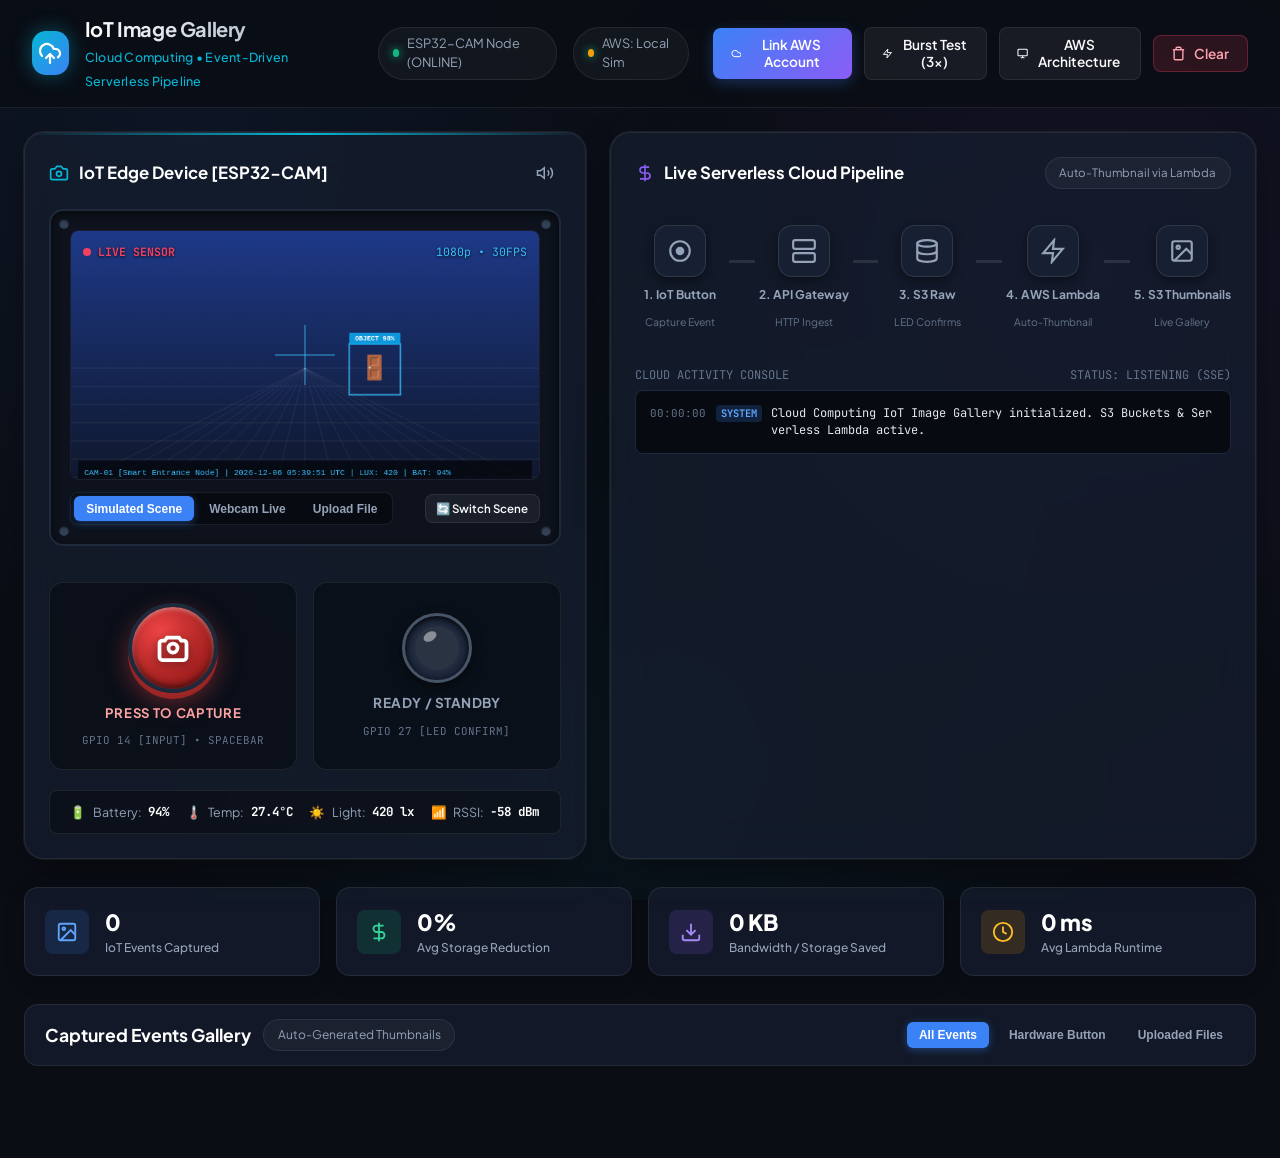
==== static/index.html @ 66cee635 "Initial commit: IoT Image Gallery - Cloud Computing Project" ====
<!DOCTYPE html>
<html lang="en">
<head>
  <meta charset="UTF-8">
  <meta name="viewport" content="width=device-width, initial-scale=1.0">
  <meta name="description" content="IoT Image Gallery - Event capture via button, hardware LED upload confirmation, and auto thumbnailing via AWS Lambda.">
  <title>IoT Image Gallery</title>
  
  <!-- Modern Fonts -->
  <link rel="preconnect" href="https://fonts.googleapis.com">
  <link rel="preconnect" href="https://fonts.gstatic.com" crossorigin>
  <link href="https://fonts.googleapis.com/css2?family=JetBrains+Mono:wght@400;600;700&family=Plus+Jakarta+Sans:wght@400;500;600;700;800&display=swap" rel="stylesheet">
  
  <!-- Stylesheet -->
  <link rel="stylesheet" href="/static/css/style.css">
</head>
<body>

  <!-- Top Navigation Header -->
  <header class="app-header">
    <div class="header-container">
      <div class="brand-wrapper">
        <div class="brand-icon">
          <svg viewBox="0 0 24 24" fill="none" stroke="currentColor" stroke-width="2.2" stroke-linecap="round" stroke-linejoin="round">
            <path d="M4 14.899A7 7 0 1 1 15.71 8h1.79a4.5 4.5 0 0 1 2.5 8.242"/>
            <path d="m8 17 4-4 4 4"/>
            <path d="M12 13v9"/>
          </svg>
        </div>
        <div class="brand-text">
          <h1>IoT Image Gallery</h1>
          <span class="subtitle">Cloud Computing • Event-Driven Serverless Pipeline</span>
        </div>
      </div>

      <div class="header-status">
        <div class="status-badge" id="deviceStatusBadge">
          <span class="status-dot"></span>
          <span>ESP32-CAM Node (ONLINE)</span>
        </div>
        <div class="status-badge" id="awsStatusBadge" style="cursor: pointer;" title="AWS Cloud Connection Status (Click to configure)">
          <span class="status-dot" id="awsStatusDot" style="background: var(--accent-amber);"></span>
          <span id="awsStatusText">AWS: Local Sim</span>
        </div>
      </div>

      <div class="header-actions">
        <button class="btn btn-primary" id="btnOpenAwsConnect" title="Connect or link your AWS Account credentials & S3/Lambda resources">
          <svg width="15" height="15" viewBox="0 0 24 24" fill="none" stroke="currentColor" stroke-width="2.2">
            <path d="M17.5 19H9a7 7 0 1 1 6.71-9h1.79a4.5 4.5 0 1 1 0 9Z"/>
          </svg>
          Link AWS Account
        </button>

        <button class="btn btn-secondary" id="burstCaptureBtn" title="Trigger 3 rapid captures to test Lambda concurrency">
          <svg width="15" height="15" viewBox="0 0 24 24" fill="none" stroke="currentColor" stroke-width="2.2">
            <polygon points="13 2 3 14 12 14 11 22 21 10 12 10 13 2"/>
          </svg>
          Burst Test (3x)
        </button>

        <button class="btn btn-secondary" id="btnOpenAwsSpec" title="View Cloud Computing Architecture & AWS deployment spec">
          <svg width="15" height="15" viewBox="0 0 24 24" fill="none" stroke="currentColor" stroke-width="2.2">
            <rect x="2" y="3" width="20" height="14" rx="2" ry="2"/>
            <line x1="8" y1="21" x2="16" y2="21"/>
            <line x1="12" y1="17" x2="12" y2="21"/>
          </svg>
          AWS Architecture
        </button>

        <button class="btn btn-danger" id="clearGalleryBtn" title="Clear all raw images & thumbnails">
          <svg width="15" height="15" viewBox="0 0 24 24" fill="none" stroke="currentColor" stroke-width="2.2">
            <polyline points="3 6 5 6 21 6"/>
            <path d="M19 6v14a2 2 0 0 1-2 2H7a2 2 0 0 1-2-2V6m3 0V4a2 2 0 0 1 2-2h4a2 2 0 0 1 2 2v2"/>
          </svg>
          Clear
        </button>
      </div>
    </div>
  </header>

  <!-- Main Container -->
  <main class="app-main">

    <!-- Row 1: IoT Edge Control Center & Cloud Pipeline Flow -->
    <div class="control-center-grid">

      <!-- LEFT: IoT Hardware Node (Camera + Button + LED) -->
      <section class="device-card" aria-label="IoT Edge Camera Device">
        <div class="panel-header">
          <div class="panel-title">
            <svg width="20" height="20" viewBox="0 0 24 24" fill="none" stroke="var(--accent-cyan)" stroke-width="2">
              <path d="M14.5 4h-5L7 7H4a2 2 0 0 0-2 2v9a2 2 0 0 0 2 2h16a2 2 0 0 0 2-2V9a2 2 0 0 0-2-2h-3l-2.5-3z"/>
              <circle cx="12" cy="13" r="3"/>
            </svg>
            <span>IoT Edge Device [ESP32-CAM]</span>
          </div>

          <button class="icon-btn" id="audioToggle" title="Toggle Audio FX (Shutter & Confirmation Chime)">
            <svg width="18" height="18" viewBox="0 0 24 24" fill="none" stroke="currentColor" stroke-width="2">
              <polygon points="11 5 6 9 2 9 2 15 6 15 11 19 11 5"/>
              <path d="M19.07 4.93a10 10 0 0 1 0 14.14M15.54 8.46a5 5 0 0 1 0 7.07"/>
            </svg>
          </button>
        </div>

        <div class="hardware-chassis">
          <div class="chassis-screws screw-tl"></div>
          <div class="chassis-screws screw-tr"></div>
          <div class="chassis-screws screw-bl"></div>
          <div class="chassis-screws screw-br"></div>

          <!-- Camera Viewport -->
          <div class="camera-viewport">
            <canvas id="sceneCanvas" class="scene-canvas"></canvas>
            <video id="webcamVideo" class="webcam-stream" autoplay playsinline muted></video>
            <div class="shutter-flash" id="shutterFlash"></div>

            <div class="camera-overlay">
              <div class="overlay-top">
                <div class="rec-indicator">
                  <span class="rec-dot"></span>
                  <span>LIVE SENSOR</span>
                </div>
                <div>1080p • 30FPS</div>
              </div>
              <div class="crosshair"></div>
            </div>
          </div>

          <!-- Camera Mode Controls -->
          <div class="camera-controls-bar">
            <div class="pill-group">
              <button class="pill-btn active" id="camModeSim">Simulated Scene</button>
              <button class="pill-btn" id="camModeWebcam">Webcam Live</button>
              <button class="pill-btn" id="camModeUpload">Upload File</button>
            </div>
            <button class="btn btn-secondary" style="padding: 0.35rem 0.65rem; font-size: 0.72rem;" id="btnNextScene">
              🔄 Switch Scene
            </button>
          </div>
        </div>

        <!-- Hardware Controls: Big Push Button & LED Status Display -->
        <div class="hardware-interaction-area">

          <!-- Tactile Push Button -->
          <div class="button-container">
            <button class="tactile-button" id="tactileCaptureBtn" title="Press to capture event (or press Spacebar)">
              <svg viewBox="0 0 24 24" fill="none" stroke="currentColor" stroke-width="2.5">
                <circle cx="12" cy="12" r="3"/>
                <path d="M3 9a2 2 0 0 1 2-2h1.5l1.5-2h8l1.5 2H19a2 2 0 0 1 2 2v9a2 2 0 0 1-2 2H5a2 2 0 0 1-2-2V9z"/>
              </svg>
            </button>
            <span class="button-label">Press to Capture</span>
            <span class="gpio-tag">GPIO 14 [INPUT] • SPACEBAR</span>
          </div>

          <!-- Hardware LED Indicator -->
          <div class="led-container">
            <div class="led-bezel">
              <div class="led-lamp" id="hardwareLedLamp"></div>
            </div>
            <span class="led-status-text" id="hardwareLedStatusText">READY / STANDBY</span>
            <span class="gpio-tag">GPIO 27 [LED CONFIRM]</span>
          </div>
        </div>

        <!-- Telemetry Row -->
        <div class="telemetry-row">
          <div class="telemetry-item">
            <span>🔋</span>
            <span>Battery:</span>
            <span class="telemetry-val">94%</span>
          </div>
          <div class="telemetry-item">
            <span>🌡️</span>
            <span>Temp:</span>
            <span class="telemetry-val">27.4°C</span>
          </div>
          <div class="telemetry-item">
            <span>☀️</span>
            <span>Light:</span>
            <span class="telemetry-val">420 lx</span>
          </div>
          <div class="telemetry-item">
            <span>📶</span>
            <span>RSSI:</span>
            <span class="telemetry-val">-58 dBm</span>
          </div>
        </div>
      </section>

      <!-- RIGHT: Cloud Architecture Pipeline & Event Stream -->
      <section class="pipeline-card" aria-label="Cloud Architecture Pipeline Visualizer">
        <div class="panel-header">
          <div class="panel-title">
            <svg width="20" height="20" viewBox="0 0 24 24" fill="none" stroke="var(--accent-purple)" stroke-width="2">
              <path d="M12 2v20M17 5H9.5a3.5 3.5 0 0 0 0 7h5a3.5 3.5 0 0 1 0 7H6"/>
            </svg>
            <span>Live Serverless Cloud Pipeline</span>
          </div>
          <div class="status-badge" style="font-size: 0.72rem;">
            <span>Auto-Thumbnail via Lambda</span>
          </div>
        </div>

        <!-- Pipeline Flow Chart -->
        <div class="pipeline-flow">
          <!-- Node 1: IoT Button -->
          <div class="pipeline-node" id="node-button" title="IoT Push Button (GPIO 14)">
            <div class="node-icon-box">
              <svg viewBox="0 0 24 24" fill="none" stroke="currentColor" stroke-width="2">
                <circle cx="12" cy="12" r="9"/>
                <circle cx="12" cy="12" r="3" fill="currentColor"/>
              </svg>
            </div>
            <span class="node-title">1. IoT Button</span>
            <span class="node-desc">Capture Event</span>
          </div>

          <div class="pipeline-connector" id="conn-button-gateway"></div>

          <!-- Node 2: Cloud Ingestion Gateway -->
          <div class="pipeline-node" id="node-gateway" title="API Gateway / MQTT Ingestion">
            <div class="node-icon-box">
              <svg viewBox="0 0 24 24" fill="none" stroke="currentColor" stroke-width="2">
                <rect x="2" y="2" width="20" height="8" rx="2" ry="2"/>
                <rect x="2" y="14" width="20" height="8" rx="2" ry="2"/>
                <line x1="6" y1="6" x2="6.01" y2="6"/>
                <line x1="6" y1="18" x2="6.01" y2="18"/>
              </svg>
            </div>
            <span class="node-title">2. API Gateway</span>
            <span class="node-desc">HTTP Ingest</span>
          </div>

          <div class="pipeline-connector" id="conn-gateway-s3"></div>

          <!-- Node 3: S3 Raw Bucket -->
          <div class="pipeline-node" id="node-s3-raw" title="Raw Image S3 Bucket (Upload Confirmed -> Green LED!)">
            <div class="node-icon-box">
              <svg viewBox="0 0 24 24" fill="none" stroke="currentColor" stroke-width="2">
                <ellipse cx="12" cy="5" rx="9" ry="3"/>
                <path d="M21 12c0 1.66-4 3-9 3s-9-1.34-9-3"/>
                <path d="M3 5v14c0 1.66 4 3 9 3s9-1.34 9-3V5"/>
              </svg>
            </div>
            <span class="node-title">3. S3 Raw</span>
            <span class="node-desc">LED Confirms</span>
          </div>

          <div class="pipeline-connector" id="conn-s3-lambda"></div>

          <!-- Node 4: AWS Lambda Auto Thumbnail -->
          <div class="pipeline-node" id="node-lambda" title="AWS Lambda Serverless Resizer">
            <div class="node-icon-box">
              <svg viewBox="0 0 24 24" fill="none" stroke="currentColor" stroke-width="2">
                <path d="M13 2L3 14h9l-1 8 10-12h-9l1-8z"/>
              </svg>
            </div>
            <span class="node-title">4. AWS Lambda</span>
            <span class="node-desc">Auto-Thumbnail</span>
          </div>

          <div class="pipeline-connector" id="conn-lambda-thumb"></div>

          <!-- Node 5: S3 Thumbnails Bucket & Gallery -->
          <div class="pipeline-node" id="node-s3-thumb" title="Thumbnails S3 Bucket & Real-Time Gallery">
            <div class="node-icon-box">
              <svg viewBox="0 0 24 24" fill="none" stroke="currentColor" stroke-width="2">
                <rect x="3" y="3" width="18" height="18" rx="2"/>
                <circle cx="8.5" cy="8.5" r="1.5"/>
                <polyline points="21 15 16 10 5 21"/>
              </svg>
            </div>
            <span class="node-title">5. S3 Thumbnails</span>
            <span class="node-desc">Live Gallery</span>
          </div>
        </div>

        <!-- Real-Time Activity Console -->
        <div style="display: flex; flex-direction: column; gap: 0.4rem;">
          <div style="display: flex; align-items: center; justify-content: space-between; font-size: 0.75rem; color: var(--text-dim); font-family: var(--font-mono);">
            <span>CLOUD ACTIVITY CONSOLE</span>
            <span>STATUS: LISTENING (SSE)</span>
          </div>
          <div class="console-box" id="cloudConsoleBox">
            <div class="console-line">
              <span class="console-ts">00:00:00</span>
              <span class="console-tag info">SYSTEM</span>
              <span class="console-msg">Cloud Computing IoT Image Gallery initialized. S3 Buckets & Serverless Lambda active.</span>
            </div>
          </div>
        </div>
      </section>

    </div>

    <!-- Row 2: Performance Metrics Strip -->
    <section class="metrics-strip" aria-label="Performance Metrics">
      <div class="metric-card">
        <div class="metric-icon blue">
          <svg viewBox="0 0 24 24" fill="none" stroke="currentColor" stroke-width="2">
            <rect x="3" y="3" width="18" height="18" rx="2"/>
            <circle cx="8.5" cy="8.5" r="1.5"/>
            <polyline points="21 15 16 10 5 21"/>
          </svg>
        </div>
        <div class="metric-data">
          <h3 id="metricTotalEvents">0</h3>
          <p>IoT Events Captured</p>
        </div>
      </div>

      <div class="metric-card">
        <div class="metric-icon emerald">
          <svg viewBox="0 0 24 24" fill="none" stroke="currentColor" stroke-width="2">
            <path d="M12 2v20M17 5H9.5a3.5 3.5 0 0 0 0 7h5a3.5 3.5 0 0 1 0 7H6"/>
          </svg>
        </div>
        <div class="metric-data">
          <h3 id="metricSavedPct">0%</h3>
          <p>Avg Storage Reduction</p>
        </div>
      </div>

      <div class="metric-card">
        <div class="metric-icon purple">
          <svg viewBox="0 0 24 24" fill="none" stroke="currentColor" stroke-width="2">
            <path d="M21 15v4a2 2 0 0 1-2 2H5a2 2 0 0 1-2-2v-4"/>
            <polyline points="7 10 12 15 17 10"/>
            <line x1="12" y1="15" x2="12" y2="3"/>
          </svg>
        </div>
        <div class="metric-data">
          <h3 id="metricSavedBytes">0 KB</h3>
          <p>Bandwidth / Storage Saved</p>
        </div>
      </div>

      <div class="metric-card">
        <div class="metric-icon amber">
          <svg viewBox="0 0 24 24" fill="none" stroke="currentColor" stroke-width="2">
            <circle cx="12" cy="12" r="10"/>
            <polyline points="12 6 12 12 16 14"/>
          </svg>
        </div>
        <div class="metric-data">
          <h3 id="metricAvgLambda">0 ms</h3>
          <p>Avg Lambda Runtime</p>
        </div>
      </div>
    </section>

    <!-- Row 3: Gallery Grid Section -->
    <section class="gallery-section" aria-label="Captured Events Gallery">
      <div class="gallery-toolbar">
        <div style="display: flex; align-items: center; gap: 0.75rem;">
          <h2 style="font-size: 1.1rem; font-weight: 700; color: #fff;">Captured Events Gallery</h2>
          <span class="status-badge" style="font-size: 0.75rem;">Auto-Generated Thumbnails</span>
        </div>

        <div class="filter-pills">
          <button class="pill-btn active" data-filter="all">All Events</button>
          <button class="pill-btn" data-filter="button_press">Hardware Button</button>
          <button class="pill-btn" data-filter="manual_upload">Uploaded Files</button>
        </div>
      </div>

      <!-- Gallery Grid -->
      <div class="gallery-grid" id="galleryGrid">
        <!-- Rendered via app.js -->
      </div>
    </section>

  </main>

  <!-- Modals -->

  <!-- 1. Comparison Modal: Original vs Thumbnail -->
  <div class="modal-backdrop" id="compareModal" role="dialog" aria-modal="true">
    <div class="modal-window">
      <div class="modal-header">
        <h2 id="compareModalTitle">Original vs Lambda Auto-Thumbnail</h2>
        <button class="icon-btn" onclick="closeModal('compareModal')">
          <svg width="20" height="20" viewBox="0 0 24 24" fill="none" stroke="currentColor" stroke-width="2">
            <line x1="18" y1="6" x2="6" y2="18"/>
            <line x1="6" y1="6" x2="18" y2="18"/>
          </svg>
        </button>
      </div>
      <div class="modal-body">
        <div class="comparison-grid">
          <!-- Raw Original Image -->
          <div class="compare-box">
            <div style="font-weight: 700; font-size: 0.9rem; color: #38bdf8;">RAW ORIGINAL (S3 Raw Bucket)</div>
            <div class="compare-img-wrap">
              <img id="compareRawImg" src="" alt="Raw Image">
            </div>
            <div class="compare-meta" id="compareRawMeta"></div>
          </div>

          <!-- Auto Thumbnail -->
          <div class="compare-box">
            <div style="font-weight: 700; font-size: 0.9rem; color: #34d399;">LAMBDA AUTO THUMBNAIL (S3 Thumbnails)</div>
            <div class="compare-img-wrap">
              <img id="compareThumbImg" src="" alt="Thumbnail Image">
            </div>
            <div class="compare-meta" id="compareThumbMeta"></div>
          </div>
        </div>
      </div>
    </div>
  </div>

  <!-- 2. CloudWatch Lambda Logs Modal -->
  <div class="modal-backdrop" id="logsModal" role="dialog" aria-modal="true">
    <div class="modal-window">
      <div class="modal-header">
        <h2 id="logsModalTitle">AWS CloudWatch Lambda Execution Logs</h2>
        <button class="icon-btn" onclick="closeModal('logsModal')">
          <svg width="20" height="20" viewBox="0 0 24 24" fill="none" stroke="currentColor" stroke-width="2">
            <line x1="18" y1="6" x2="6" y2="18"/>
            <line x1="6" y1="6" x2="18" y2="18"/>
          </svg>
        </button>
      </div>
      <div class="modal-body">
        <div class="cloudwatch-terminal" id="cloudWatchTerminal"></div>
      </div>
    </div>
  </div>

  <!-- 3. AWS Architecture & Deployment Guide Modal -->
  <div class="modal-backdrop" id="awsSpecModal" role="dialog" aria-modal="true">
    <div class="modal-window">
      <div class="modal-header">
        <h2>Cloud Computing Architecture & AWS Deployment Specification</h2>
        <button class="icon-btn" onclick="closeModal('awsSpecModal')">
          <svg width="20" height="20" viewBox="0 0 24 24" fill="none" stroke="currentColor" stroke-width="2">
            <line x1="18" y1="6" x2="6" y2="18"/>
            <line x1="6" y1="6" x2="18" y2="18"/>
          </svg>
        </button>
      </div>
      <div class="modal-body" style="font-size: 0.88rem; line-height: 1.6; color: #cbd5e1;">
        <h3 style="color: #fff; margin-bottom: 0.5rem;">Product Architecture: IoT Image Gallery</h3>
        <p>This software satisfies all requirements of the Cloud Computing problem statement:</p>
        <ul style="padding-left: 1.25rem; margin: 0.75rem 0; display: flex; flex-direction: column; gap: 0.4rem;">
          <li><strong>Press a button to capture an event:</strong> Physical tactile push button (GPIO 14) and keyboard trigger, recording camera frame & sensor telemetry.</li>
          <li><strong>An LED confirms upload:</strong> Real-time hardware LED state machine (GPIO 27) transitions from Capturing & Uploading to solid bright <strong>Green Confirmation</strong> upon cloud receipt.</li>
          <li><strong>Image auto thumbnail via Lambda:</strong> Serverless event-driven architecture invokes an AWS Lambda function upon S3 PutObject, resizing the image via Pillow with high compression efficiency.</li>
        </ul>

        <h3 style="color: #fff; margin: 1rem 0 0.5rem;">AWS Cloud Native Components</h3>
        <table style="width: 100%; border-collapse: collapse; margin-bottom: 1rem; font-size: 0.8rem; background: rgba(0,0,0,0.3); border-radius: 8px; overflow: hidden;">
          <thead>
            <tr style="background: rgba(255,255,255,0.06); text-align: left;">
              <th style="padding: 8px 12px; color: #fff;">Component</th>
              <th style="padding: 8px 12px; color: #fff;">AWS Service</th>
              <th style="padding: 8px 12px; color: #fff;">Function / Role</th>
            </tr>
          </thead>
          <tbody>
            <tr style="border-bottom: 1px solid var(--border-color);">
              <td style="padding: 8px 12px; color: #38bdf8;">Edge Camera Node</td>
              <td style="padding: 8px 12px;">AWS IoT Core / HTTP Gateway</td>
              <td style="padding: 8px 12px;">Captures image event on button trigger, controls status LED.</td>
            </tr>
            <tr style="border-bottom: 1px solid var(--border-color);">
              <td style="padding: 8px 12px; color: #38bdf8;">Raw Bucket</td>
              <td style="padding: 8px 12px;">Amazon S3 (Raw Storage)</td>
              <td style="padding: 8px 12px;">Stores full-resolution capture; emits S3:ObjectCreated.</td>
            </tr>
            <tr style="border-bottom: 1px solid var(--border-color);">
              <td style="padding: 8px 12px; color: #38bdf8;">Auto Thumbnailer</td>
              <td style="padding: 8px 12px;">AWS Lambda (Python 3.12)</td>
              <td style="padding: 8px 12px;">Serverless resizer triggered automatically by S3 event.</td>
            </tr>
            <tr>
              <td style="padding: 8px 12px; color: #38bdf8;">Thumbnails Bucket</td>
              <td style="padding: 8px 12px;">Amazon S3 (Thumbnails)</td>
              <td style="padding: 8px 12px;">Optimized thumbnails served to the Image Gallery.</td>
            </tr>
          </tbody>
        </table>

        <h3 style="color: #fff; margin-bottom: 0.5rem;">Deployment with AWS SAM</h3>
        <p>A ready-to-deploy template is located in <code style="color: #38bdf8;">aws_deploy/template.yaml</code>. To deploy to your live AWS account:</p>
        <pre style="background: #050811; padding: 0.8rem; border-radius: 6px; font-family: var(--font-mono); font-size: 0.78rem; color: #34d399; overflow-x: auto;">sam build
sam deploy --guided</pre>
      </div>
    </div>
  </div>

  <!-- 4. Link AWS Cloud Account Modal -->
  <div class="modal-backdrop" id="awsConnectModal" role="dialog" aria-modal="true">
    <div class="modal-window" style="max-width: 780px;">
      <div class="modal-header">
        <div style="display: flex; align-items: center; gap: 0.75rem;">
          <div style="width: 38px; height: 38px; border-radius: 8px; background: rgba(59, 130, 246, 0.15); display: flex; align-items: center; justify-content: center;">
            <svg width="22" height="22" viewBox="0 0 24 24" fill="none" stroke="var(--accent-blue)" stroke-width="2">
              <path d="M17.5 19H9a7 7 0 1 1 6.71-9h1.79a4.5 4.5 0 1 1 0 9Z"/>
            </svg>
          </div>
          <div>
            <h2 style="margin: 0; font-size: 1.15rem;">Link AWS Account & Resources</h2>
            <p style="margin: 0; font-size: 0.78rem; color: var(--text-muted);">Connect your AWS credentials, S3 raw & thumbnail buckets, and Lambda auto-resizer</p>
          </div>
        </div>
        <button class="icon-btn" onclick="closeModal('awsConnectModal')">
          <svg width="20" height="20" viewBox="0 0 24 24" fill="none" stroke="currentColor" stroke-width="2">
            <line x1="18" y1="6" x2="6" y2="18"/>
            <line x1="6" y1="6" x2="18" y2="18"/>
          </svg>
        </button>
      </div>

      <div class="modal-body">
        <!-- Live Status Banner -->
        <div class="cloud-status-banner disconnected" id="awsModalStatusBanner">
          <div class="cloud-status-left">
            <span class="status-dot" id="awsModalStatusDot" style="background: var(--accent-amber);"></span>
            <div>
              <div style="font-weight: 700; color: #fff;" id="awsModalStatusHeading">Mode: Local Simulation</div>
              <div style="font-size: 0.75rem; color: var(--text-muted);" id="awsModalStatusSub">No live AWS credentials active. Emulating S3 storage and Lambda locally.</div>
            </div>
          </div>
          <button class="btn btn-secondary" id="btnRefreshAwsStatus" style="font-size: 0.75rem; padding: 0.35rem 0.75rem;">
            <svg width="13" height="13" viewBox="0 0 24 24" fill="none" stroke="currentColor" stroke-width="2">
              <polyline points="23 4 23 10 17 10"/>
              <path d="M20.49 15a9 9 0 1 1-2.12-9.36L23 10"/>
            </svg>
            Refresh Status
          </button>
        </div>

        <!-- Modal Tabs -->
        <div class="modal-tabs">
          <button class="modal-tab active" data-tab="tab-credentials">
            <svg width="15" height="15" viewBox="0 0 24 24" fill="none" stroke="currentColor" stroke-width="2">
              <rect x="3" y="11" width="18" height="11" rx="2" ry="2"/>
              <path d="M7 11V7a5 5 0 0 1 10 0v4"/>
            </svg>
            Credentials & Settings
          </button>
          <button class="modal-tab" data-tab="tab-autoprovision">
            <svg width="15" height="15" viewBox="0 0 24 24" fill="none" stroke="currentColor" stroke-width="2">
              <polygon points="13 2 3 14 12 14 11 22 21 10 12 10 13 2"/>
            </svg>
            1-Click CLI Provisioner
          </button>
          <button class="modal-tab" data-tab="tab-iamguide">
            <svg width="15" height="15" viewBox="0 0 24 24" fill="none" stroke="currentColor" stroke-width="2">
              <circle cx="12" cy="12" r="10"/>
              <line x1="12" y1="16" x2="12" y2="12"/>
              <line x1="12" y1="8" x2="12.01" y2="8"/>
            </svg>
            IAM & Console Guide
          </button>
        </div>

        <!-- TAB 1: Credentials & Configuration Form -->
        <div class="tab-pane active" id="tab-credentials">
          <form id="awsConfigForm" onsubmit="return false;">
            <div class="form-grid">
              <div class="form-group">
                <label class="form-label">
                  <span>AWS Access Key ID *</span>
                  <span style="font-size: 0.72rem; color: var(--text-dim);">e.g. AKIA...</span>
                </label>
                <div class="input-with-action">
                  <input type="text" class="form-control" id="cfgAwsAccessKey" placeholder="AKIAIOSFODNN7EXAMPLE" autocomplete="off" spellcheck="false">
                </div>
              </div>

              <div class="form-group">
                <label class="form-label">
                  <span>AWS Secret Access Key *</span>
                  <span style="font-size: 0.72rem; color: var(--text-dim);">40-character secret</span>
                </label>
                <div class="input-with-action">
                  <input type="password" class="form-control" id="cfgAwsSecretKey" placeholder="••••••••••••••••••••••••••••••••" autocomplete="off" spellcheck="false">
                  <button type="button" class="input-action-btn" id="toggleSecretKeyVisibility" title="Toggle visibility">
                    <svg width="15" height="15" viewBox="0 0 24 24" fill="none" stroke="currentColor" stroke-width="2">
                      <path d="M1 12s4-8 11-8 11 8 11 8-4 8-11 8-11-8-11-8z"/>
                      <circle cx="12" cy="12" r="3"/>
                    </svg>
                  </button>
                </div>
              </div>

              <div class="form-group full-width">
                <label class="form-label">
                  <span>AWS Session Token (Required for AWS Academy / Learner Lab)</span>
                  <span style="font-size: 0.72rem; color: #38bdf8;">AWS Academy / Vocareum</span>
                </label>
                <input type="password" class="form-control" id="cfgAwsSessionToken" placeholder="Paste aws_session_token from AWS Details here (starts with IQoJ...)" autocomplete="off" spellcheck="false">
              </div>

              <div class="form-group">
                <label class="form-label">AWS Region *</label>
                <select class="form-control" id="cfgAwsRegion">
                  <option value="us-east-1" selected>US East (N. Virginia) [us-east-1] (AWS Academy Default)</option>
                  <option value="us-east-2">US East (Ohio) [us-east-2]</option>
                  <option value="us-west-1">US West (N. California) [us-west-1]</option>
                  <option value="us-west-2">US West (Oregon) [us-west-2]</option>
                  <option value="ap-south-1">Asia Pacific (Mumbai) [ap-south-1]</option>
                  <option value="ap-southeast-1">Asia Pacific (Singapore) [ap-southeast-1]</option>
                  <option value="eu-west-1">Europe (Ireland) [eu-west-1]</option>
                  <option value="eu-central-1">Europe (Frankfurt) [eu-central-1]</option>
                </select>
              </div>

              <div class="form-group">
                <label class="form-label">AWS Lambda Function Name</label>
                <input type="text" class="form-control" id="cfgAwsLambda" value="IoTImageGalleryThumbnailer" placeholder="IoTImageGalleryThumbnailer">
              </div>

              <div class="form-group">
                <label class="form-label">
                  <span>S3 Raw Bucket Name</span>
                  <span style="font-size: 0.72rem; color: var(--text-dim);">Upload target</span>
                </label>
                <input type="text" class="form-control" id="cfgAwsRawBucket" placeholder="iot-gallery-raw-youraccount-us-east-1">
              </div>

              <div class="form-group">
                <label class="form-label">
                  <span>S3 Thumbnails Bucket Name</span>
                  <span style="font-size: 0.72rem; color: var(--text-dim);">Lambda output target</span>
                </label>
                <input type="text" class="form-control" id="cfgAwsThumbBucket" placeholder="iot-gallery-thumbnails-youraccount-us-east-1">
              </div>

              <div class="form-group full-width" style="margin-top: 0.25rem;">
                <label style="display: flex; align-items: center; gap: 0.6rem; cursor: pointer; font-size: 0.85rem; color: #fff;">
                  <input type="checkbox" id="cfgAwsModeToggle" checked style="width: 17px; height: 17px; accent-color: var(--accent-blue);">
                  <span><strong>Enable Live AWS Cloud Mode</strong> (When unchecked, runs in local simulation mode)</span>
                </label>
              </div>
            </div>

            <!-- Test Connection Results Box -->
            <div class="test-result-card" id="testResultCard"></div>

            <!-- Buttons -->
            <div style="display: flex; align-items: center; justify-content: flex-end; gap: 0.75rem; margin-top: 1.25rem; border-top: 1px solid var(--border-color); padding-top: 1rem;">
              <button type="button" class="btn btn-secondary" id="btnTestAwsConnection">
                <svg width="15" height="15" viewBox="0 0 24 24" fill="none" stroke="currentColor" stroke-width="2">
                  <path d="M22 11.08V12a10 10 0 1 1-5.93-9.14"/>
                  <polyline points="22 4 12 14.01 9 11.01"/>
                </svg>
                <span>Test Connection</span>
              </button>
              <button type="button" class="btn btn-primary" id="btnSaveAwsConfig">
                <svg width="15" height="15" viewBox="0 0 24 24" fill="none" stroke="currentColor" stroke-width="2">
                  <path d="M19 21H5a2 2 0 0 1-2-2V5a2 2 0 0 1 2-2h11l5 5v11a2 2 0 0 1-2 2z"/>
                  <polyline points="17 21 17 13 7 13 7 21"/>
                  <polyline points="7 3 7 8 15 8"/>
                </svg>
                <span>Save & Activate Cloud Mode</span>
              </button>
            </div>
          </form>
        </div>

        <!-- TAB 2: Automated 1-Click Provisioner -->
        <div class="tab-pane" id="tab-autoprovision">
          <div style="font-size: 0.86rem; line-height: 1.6; color: #cbd5e1;">
            <p style="margin-bottom: 0.75rem;">If you haven't created your S3 buckets or Lambda function yet, this repository includes an <strong>Automated Provisioner script</strong> that will do everything for you in under 60 seconds:</p>
            <ul style="padding-left: 1.25rem; margin-bottom: 1rem; display: flex; flex-direction: column; gap: 0.35rem; font-size: 0.82rem;">
              <li>Validates your AWS IAM credentials via AWS STS</li>
              <li>Creates globally-unique S3 Raw and Thumbnails buckets with CORS</li>
              <li>Creates the IAM Execution Role for AWS Lambda</li>
              <li>Downloads the Linux Pillow wheel and packages <code style="color: #38bdf8;">lambda_function.py</code></li>
              <li>Deploys the AWS Lambda function to your region</li>
              <li>Configures the S3 ObjectCreated event trigger to invoke Lambda</li>
              <li>Automatically writes all parameters to <code style="color: #38bdf8;">.env</code> and activates live mode</li>
            </ul>

            <h4 style="color: #fff; margin: 0.8rem 0 0.4rem; font-size: 0.88rem;">Step 1: Open PowerShell / Terminal in project directory</h4>
            <div class="code-box">
              <code>cd "c:\Users\Purna Chandar Reddy\OneDrive\Desktop\CloudComputing"</code>
              <button class="copy-btn" onclick="navigator.clipboard.writeText('cd &quot;c:\\Users\\Purna Chandar Reddy\\OneDrive\\Desktop\\CloudComputing&quot;')">Copy</button>
            </div>

            <h4 style="color: #fff; margin: 0.8rem 0 0.4rem; font-size: 0.88rem;">Step 2: Run the automated setup script</h4>
            <div class="code-box">
              <code>python setup_aws.py</code>
              <button class="copy-btn" onclick="navigator.clipboard.writeText('python setup_aws.py')">Copy</button>
            </div>

            <p style="font-size: 0.78rem; color: var(--text-muted); margin-top: 0.4rem;">Or run non-interactively with arguments:</p>
            <div class="code-box">
              <code style="font-size: 0.75rem;">python setup_aws.py --access-key YOUR_KEY --secret-key YOUR_SECRET --region us-east-1</code>
              <button class="copy-btn" onclick="navigator.clipboard.writeText('python setup_aws.py --access-key YOUR_KEY --secret-key YOUR_SECRET --region us-east-1')">Copy</button>
            </div>
          </div>
        </div>

        <!-- TAB 3: IAM & Console Guide -->
        <div class="tab-pane" id="tab-iamguide">
          <div style="font-size: 0.86rem; line-height: 1.6; color: #cbd5e1;">
            <h4 style="color: #fff; margin-bottom: 0.4rem;">How to get your AWS Access Keys:</h4>
            <ol style="padding-left: 1.25rem; margin-bottom: 1rem; display: flex; flex-direction: column; gap: 0.35rem; font-size: 0.82rem;">
              <li>Log in to the <strong>AWS Management Console</strong> (<a href="https://console.aws.amazon.com" target="_blank" style="color: #38bdf8;">console.aws.amazon.com</a>).</li>
              <li>Go to <strong>IAM (Identity and Access Management)</strong> &rarr; <strong>Users</strong>.</li>
              <li>Click your IAM User (or create one, e.g., <code style="color: #38bdf8;">iot-gallery-admin</code>).</li>
              <li>Under the <strong>Security credentials</strong> tab, scroll down to <strong>Access keys</strong> and click <strong>Create access key</strong>.</li>
              <li>Select <em>Command Line Interface (CLI)</em> or <em>Local code</em> and download your Access Key ID and Secret Access Key.</li>
            </ol>

            <h4 style="color: #fff; margin: 0.8rem 0 0.4rem;">Required IAM Permissions:</h4>
            <p style="font-size: 0.82rem; margin-bottom: 0.5rem;">For full automated provisioning and execution, your IAM user needs policies covering:</p>
            <div style="display: grid; grid-template-columns: 1fr 1fr; gap: 0.6rem; font-size: 0.78rem;">
              <div style="background: rgba(0,0,0,0.3); padding: 0.6rem; border-radius: 6px; border: 1px solid var(--border-color);">
                <strong style="color: #38bdf8;">Amazon S3</strong>: <br><code style="color: #94a3b8;">s3:CreateBucket, s3:PutObject, s3:GetObject, s3:PutBucketNotification, s3:PutBucketCors</code>
              </div>
              <div style="background: rgba(0,0,0,0.3); padding: 0.6rem; border-radius: 6px; border: 1px solid var(--border-color);">
                <strong style="color: #38bdf8;">AWS Lambda</strong>: <br><code style="color: #94a3b8;">lambda:CreateFunction, lambda:UpdateFunctionCode, lambda:InvokeFunction, lambda:AddPermission</code>
              </div>
              <div style="background: rgba(0,0,0,0.3); padding: 0.6rem; border-radius: 6px; border: 1px solid var(--border-color);">
                <strong style="color: #38bdf8;">IAM Roles</strong>: <br><code style="color: #94a3b8;">iam:CreateRole, iam:PutRolePolicy, iam:PassRole</code>
              </div>
              <div style="background: rgba(0,0,0,0.3); padding: 0.6rem; border-radius: 6px; border: 1px solid var(--border-color);">
                <strong style="color: #38bdf8;">AWS STS</strong>: <br><code style="color: #94a3b8;">sts:GetCallerIdentity</code>
              </div>
            </div>
            <p style="font-size: 0.78rem; color: var(--accent-emerald); margin-top: 0.6rem;">Tip: In an AWS Academy or personal sandbox account, the <strong>AdministratorAccess</strong> or <strong>PowerUserAccess</strong> policy gives all necessary permissions.</p>
          </div>
        </div>

      </div>
    </div>
  </div>

  <!-- Toast Notification Container -->
  <div class="toast-container" id="toastContainer"></div>

  <!-- Hidden File Input for Custom Uploads -->
  <input type="file" id="hiddenFileInput" accept="image/*" style="display: none;">

  <!-- Application Scripts -->
  <script src="/static/js/iot_simulator.js"></script>
  <script src="/static/js/app.js"></script>
</body>
</html>
---- static/css/style.css ----
/* ==========================================================================
   IoT Image Gallery - Modern Cloud & Hardware Design System
   ========================================================================== */

:root {
  --bg-dark: #0a0d14;
  --bg-surface: #111726;
  --bg-card: rgba(22, 30, 48, 0.7);
  --bg-card-hover: rgba(28, 38, 62, 0.85);
  --border-color: rgba(255, 255, 255, 0.08);
  --border-glow: rgba(59, 130, 246, 0.35);

  --accent-cyan: #06b6d4;
  --accent-blue: #3b82f6;
  --accent-purple: #8b5cf6;
  --accent-emerald: #10b981;
  --accent-amber: #f59e0b;
  --accent-rose: #f43f5e;

  --led-green: #00ff66;
  --led-green-glow: 0 0 20px #00ff66, 0 0 40px rgba(0, 255, 102, 0.7), 0 0 70px rgba(0, 255, 102, 0.4);
  --led-amber: #ffb700;
  --led-amber-glow: 0 0 20px #ffb700, 0 0 40px rgba(255, 183, 0, 0.6);
  --led-cyan: #00f0ff;
  --led-cyan-glow: 0 0 20px #00f0ff, 0 0 40px rgba(0, 240, 255, 0.6);
  --led-off: #2a3342;

  --text-main: #f8fafc;
  --text-muted: #94a3b8;
  --text-dim: #64748b;

  --font-sans: 'Plus Jakarta Sans', -apple-system, BlinkMacSystemFont, "Segoe UI", Roboto, sans-serif;
  --font-mono: 'JetBrains Mono', 'Fira Code', Consolas, monospace;

  --radius-sm: 8px;
  --radius-md: 14px;
  --radius-lg: 20px;
  --radius-xl: 28px;

  --shadow-card: 0 12px 36px -8px rgba(0, 0, 0, 0.5), 0 0 0 1px var(--border-color);
  --shadow-glow: 0 0 35px rgba(6, 182, 212, 0.2);
}

*, *::before, *::after {
  box-sizing: border-box;
  margin: 0;
  padding: 0;
}

body {
  font-family: var(--font-sans);
  background-color: var(--bg-dark);
  color: var(--text-main);
  line-height: 1.5;
  min-height: 100vh;
  overflow-x: hidden;
  background-image: 
    radial-gradient(circle at 15% 15%, rgba(59, 130, 246, 0.08) 0%, transparent 40%),
    radial-gradient(circle at 85% 30%, rgba(139, 92, 246, 0.08) 0%, transparent 40%),
    radial-gradient(circle at 50% 85%, rgba(6, 182, 212, 0.05) 0%, transparent 50%);
  background-attachment: fixed;
}

/* Scrollbar */
::-webkit-scrollbar {
  width: 8px;
  height: 8px;
}
::-webkit-scrollbar-track {
  background: var(--bg-dark);
}
::-webkit-scrollbar-thumb {
  background: #25334d;
  border-radius: 4px;
}
::-webkit-scrollbar-thumb:hover {
  background: #3b82f6;
}

/* ==========================================================================
   Header & Navbar
   ========================================================================== */

.app-header {
  position: sticky;
  top: 0;
  z-index: 50;
  background: rgba(10, 13, 20, 0.85);
  backdrop-filter: blur(16px);
  -webkit-backdrop-filter: blur(16px);
  border-bottom: 1px solid var(--border-color);
  padding: 0.9rem 2rem;
}

.header-container {
  max-width: 1440px;
  margin: 0 auto;
  display: flex;
  align-items: center;
  justify-content: space-between;
  gap: 1.5rem;
}

.brand-wrapper {
  display: flex;
  align-items: center;
  gap: 1rem;
}

.brand-icon {
  width: 44px;
  height: 44px;
  background: linear-gradient(135deg, var(--accent-cyan), var(--accent-blue));
  border-radius: var(--radius-md);
  display: flex;
  align-items: center;
  justify-content: center;
  box-shadow: 0 0 20px rgba(6, 182, 212, 0.4);
}

.brand-icon svg {
  width: 24px;
  height: 24px;
  color: #fff;
}

.brand-text h1 {
  font-size: 1.25rem;
  font-weight: 700;
  letter-spacing: -0.02em;
  background: linear-gradient(to right, #ffffff, #94a3b8);
  -webkit-background-clip: text;
  -webkit-text-fill-color: transparent;
}

.brand-text .subtitle {
  font-size: 0.78rem;
  color: var(--accent-cyan);
  font-weight: 500;
  letter-spacing: 0.02em;
}

.header-status {
  display: flex;
  align-items: center;
  gap: 1rem;
}

.status-badge {
  display: inline-flex;
  align-items: center;
  gap: 0.5rem;
  padding: 0.4rem 0.85rem;
  background: rgba(255, 255, 255, 0.04);
  border: 1px solid var(--border-color);
  border-radius: 9999px;
  font-size: 0.8rem;
  color: var(--text-muted);
}

.status-dot {
  width: 8px;
  height: 8px;
  border-radius: 50%;
  background: var(--accent-emerald);
  box-shadow: 0 0 8px var(--accent-emerald);
  animation: pulse-dot 2s infinite ease-in-out;
}

@keyframes pulse-dot {
  0%, 100% { opacity: 1; transform: scale(1); }
  50% { opacity: 0.4; transform: scale(0.85); }
}

.header-actions {
  display: flex;
  align-items: center;
  gap: 0.75rem;
}

.btn {
  display: inline-flex;
  align-items: center;
  justify-content: center;
  gap: 0.5rem;
  padding: 0.55rem 1.1rem;
  font-size: 0.85rem;
  font-weight: 600;
  font-family: inherit;
  border-radius: var(--radius-sm);
  cursor: pointer;
  transition: all 0.2s cubic-bezier(0.4, 0, 0.2, 1);
  border: none;
  text-decoration: none;
}

.btn-secondary {
  background: rgba(255, 255, 255, 0.06);
  color: var(--text-main);
  border: 1px solid var(--border-color);
}
.btn-secondary:hover {
  background: rgba(255, 255, 255, 0.12);
  border-color: rgba(255, 255, 255, 0.2);
  transform: translateY(-1px);
}

.btn-primary {
  background: linear-gradient(135deg, var(--accent-blue), var(--accent-purple));
  color: #fff;
  box-shadow: 0 4px 14px rgba(59, 130, 246, 0.3);
}
.btn-primary:hover {
  box-shadow: 0 6px 20px rgba(59, 130, 246, 0.5);
  transform: translateY(-1px);
}

.btn-danger {
  background: rgba(244, 63, 94, 0.15);
  color: #fda4af;
  border: 1px solid rgba(244, 63, 94, 0.3);
}
.btn-danger:hover {
  background: rgba(244, 63, 94, 0.25);
  border-color: rgba(244, 63, 94, 0.5);
}

/* ==========================================================================
   Main Container & Grid Layout
   ========================================================================== */

.app-main {
  max-width: 1440px;
  margin: 1.5rem auto;
  padding: 0 1.5rem 3rem;
  display: flex;
  flex-direction: column;
  gap: 1.75rem;
}

.control-center-grid {
  display: grid;
  grid-template-columns: 1fr 1.15fr;
  gap: 1.5rem;
}

@media (max-width: 1100px) {
  .control-center-grid {
    grid-template-columns: 1fr;
  }
}

/* ==========================================================================
   IoT Hardware Device Panel (Camera + Tactile Button + LED)
   ========================================================================== */

.device-card {
  background: var(--bg-card);
  border: 1px solid var(--border-color);
  border-radius: var(--radius-lg);
  backdrop-filter: blur(20px);
  padding: 1.5rem;
  display: flex;
  flex-direction: column;
  gap: 1.25rem;
  box-shadow: var(--shadow-card);
  position: relative;
  overflow: hidden;
}

.device-card::before {
  content: "";
  position: absolute;
  top: 0;
  left: 0;
  right: 0;
  height: 2px;
  background: linear-gradient(90deg, transparent, var(--accent-cyan), transparent);
}

.panel-header {
  display: flex;
  align-items: center;
  justify-content: space-between;
}

.panel-title {
  display: flex;
  align-items: center;
  gap: 0.6rem;
  font-size: 1.05rem;
  font-weight: 700;
  color: #fff;
}

.hardware-chassis {
  background: #0d121c;
  border: 2px solid #1e293b;
  border-radius: var(--radius-md);
  padding: 1.2rem;
  position: relative;
  box-shadow: inset 0 2px 10px rgba(0, 0, 0, 0.6);
}

.chassis-screws {
  position: absolute;
  width: 10px;
  height: 10px;
  background: #334155;
  border-radius: 50%;
  box-shadow: inset 0 1px 2px rgba(0,0,0,0.8);
}
.screw-tl { top: 8px; left: 8px; }
.screw-tr { top: 8px; right: 8px; }
.screw-bl { bottom: 8px; left: 8px; }
.screw-br { bottom: 8px; right: 8px; }

/* Camera Viewport */
.camera-viewport {
  position: relative;
  width: 100%;
  height: 250px;
  background: #020617;
  border-radius: var(--radius-sm);
  overflow: hidden;
  border: 1px solid rgba(255, 255, 255, 0.1);
  display: flex;
  align-items: center;
  justify-content: center;
}

.camera-feed {
  width: 100%;
  height: 100%;
  object-fit: cover;
  display: block;
}

.webcam-stream {
  width: 100%;
  height: 100%;
  object-fit: cover;
  display: none;
}

/* Canvas for dynamic scenes */
.scene-canvas {
  width: 100%;
  height: 100%;
  object-fit: cover;
  display: block;
}

.camera-overlay {
  position: absolute;
  inset: 0;
  pointer-events: none;
  display: flex;
  flex-direction: column;
  justify-content: space-between;
  padding: 0.75rem;
}

.overlay-top {
  display: flex;
  align-items: center;
  justify-content: space-between;
  font-family: var(--font-mono);
  font-size: 0.72rem;
  color: #38bdf8;
  text-shadow: 0 1px 3px rgba(0, 0, 0, 0.8);
}

.rec-indicator {
  display: flex;
  align-items: center;
  gap: 0.4rem;
  color: #f43f5e;
  font-weight: 700;
}

.rec-dot {
  width: 8px;
  height: 8px;
  background: #f43f5e;
  border-radius: 50%;
  animation: rec-blink 1s infinite alternate;
}

@keyframes rec-blink {
  from { opacity: 1; }
  to { opacity: 0.2; }
}

.crosshair {
  position: absolute;
  top: 50%;
  left: 50%;
  transform: translate(-50%, -50%);
  width: 60px;
  height: 60px;
  pointer-events: none;
}
.crosshair::before, .crosshair::after {
  content: "";
  position: absolute;
  background: rgba(56, 189, 248, 0.4);
}
.crosshair::before {
  top: 29px; left: 0; right: 0; height: 2px;
}
.crosshair::after {
  left: 29px; top: 0; bottom: 0; width: 2px;
}

/* Shutter flash animation */
.shutter-flash {
  position: absolute;
  inset: 0;
  background: #ffffff;
  opacity: 0;
  pointer-events: none;
  transition: opacity 0.05s ease-out;
  z-index: 10;
}
.shutter-flash.flash {
  opacity: 0.95;
}

/* Camera source selector pills */
.camera-controls-bar {
  display: flex;
  align-items: center;
  justify-content: space-between;
  gap: 0.5rem;
  margin-top: 0.75rem;
}

.pill-group {
  display: flex;
  background: rgba(0, 0, 0, 0.4);
  padding: 3px;
  border-radius: var(--radius-sm);
  border: 1px solid var(--border-color);
  gap: 3px;
}

.pill-btn {
  padding: 0.35rem 0.75rem;
  font-size: 0.75rem;
  font-weight: 600;
  color: var(--text-muted);
  background: transparent;
  border: none;
  border-radius: 6px;
  cursor: pointer;
  transition: all 0.2s ease;
}
.pill-btn.active {
  background: var(--accent-blue);
  color: #fff;
  box-shadow: 0 2px 8px rgba(59, 130, 246, 0.4);
}

/* Hardware Controls: Push Button & LED Status */
.hardware-interaction-area {
  display: grid;
  grid-template-columns: 1fr 1fr;
  gap: 1rem;
  margin-top: 1rem;
}

/* TACTILE PUSH BUTTON */
.button-container {
  display: flex;
  flex-direction: column;
  align-items: center;
  justify-content: center;
  background: rgba(0, 0, 0, 0.35);
  border: 1px solid var(--border-color);
  border-radius: var(--radius-md);
  padding: 1.25rem 0.75rem;
  gap: 0.6rem;
}

.tactile-button {
  width: 90px;
  height: 90px;
  border-radius: 50%;
  background: radial-gradient(circle at 35% 30%, #ef4444, #991b1b 75%, #7f1d1d);
  border: 4px solid #1e293b;
  box-shadow: 
    0 10px 25px rgba(239, 68, 68, 0.4),
    0 6px 0 #7f1d1d,
    inset 0 2px 4px rgba(255, 255, 255, 0.4),
    inset 0 -3px 6px rgba(0, 0, 0, 0.6);
  cursor: pointer;
  display: flex;
  align-items: center;
  justify-content: center;
  transition: all 0.1s ease;
  position: relative;
  outline: none;
}

.tactile-button svg {
  width: 36px;
  height: 36px;
  color: #fff;
  filter: drop-shadow(0 2px 4px rgba(0, 0, 0, 0.5));
  transition: transform 0.1s;
}

.tactile-button:hover {
  transform: translateY(-2px);
  box-shadow: 
    0 14px 30px rgba(239, 68, 68, 0.55),
    0 8px 0 #7f1d1d,
    inset 0 2px 4px rgba(255, 255, 255, 0.5);
}

.tactile-button:active, .tactile-button.pressed {
  transform: translateY(6px);
  box-shadow: 
    0 2px 8px rgba(239, 68, 68, 0.3),
    0 1px 0 #7f1d1d,
    inset 0 4px 8px rgba(0, 0, 0, 0.7);
}

.tactile-button:active svg, .tactile-button.pressed svg {
  transform: scale(0.92);
}

.button-label {
  font-size: 0.82rem;
  font-weight: 700;
  color: #fca5a5;
  letter-spacing: 0.05em;
  text-transform: uppercase;
}

.gpio-tag {
  font-family: var(--font-mono);
  font-size: 0.68rem;
  color: var(--text-dim);
}

/* HARDWARE LED BEZEL & INDICATOR */
.led-container {
  display: flex;
  flex-direction: column;
  align-items: center;
  justify-content: center;
  background: rgba(0, 0, 0, 0.35);
  border: 1px solid var(--border-color);
  border-radius: var(--radius-md);
  padding: 1.25rem 0.75rem;
  gap: 0.6rem;
}

.led-bezel {
  width: 70px;
  height: 70px;
  background: radial-gradient(circle, #334155, #0f172a);
  border-radius: 50%;
  border: 3px solid #475569;
  display: flex;
  align-items: center;
  justify-content: center;
  box-shadow: inset 0 2px 6px rgba(0, 0, 0, 0.9), 0 4px 12px rgba(0,0,0,0.5);
  position: relative;
}

.led-lamp {
  width: 44px;
  height: 44px;
  border-radius: 50%;
  background: var(--led-off);
  transition: all 0.25s ease-in-out;
  position: relative;
}

.led-lamp::after {
  content: "";
  position: absolute;
  top: 6px;
  left: 8px;
  width: 14px;
  height: 9px;
  background: rgba(255, 255, 255, 0.45);
  border-radius: 50%;
  transform: rotate(-30deg);
}

/* LED STATES */
/* 1. CONFIRMED (Solid bright GREEN) */
.led-lamp.state-confirmed {
  background: var(--led-green);
  box-shadow: var(--led-green-glow);
  animation: pulse-green 1.5s infinite alternate ease-in-out;
}

@keyframes pulse-green {
  from { box-shadow: 0 0 20px #00ff66, 0 0 40px rgba(0, 255, 102, 0.7); }
  to { box-shadow: 0 0 35px #00ff66, 0 0 65px rgba(0, 255, 102, 0.9), 0 0 90px rgba(0, 255, 102, 0.5); }
}

/* 2. CAPTURING (Blinking Amber) */
.led-lamp.state-capturing {
  background: var(--led-amber);
  box-shadow: var(--led-amber-glow);
  animation: blink-amber 0.2s infinite alternate;
}

@keyframes blink-amber {
  from { opacity: 1; transform: scale(1); }
  to { opacity: 0.3; transform: scale(0.96); }
}

/* 3. UPLOADING (Pulsing Cyan) */
.led-lamp.state-uploading {
  background: var(--led-cyan);
  box-shadow: var(--led-cyan-glow);
  animation: pulse-cyan 0.6s infinite alternate;
}

@keyframes pulse-cyan {
  from { transform: scale(0.95); opacity: 0.7; }
  to { transform: scale(1.05); opacity: 1; }
}

/* 4. PROCESSING (Purple/Magenta) */
.led-lamp.state-processing {
  background: #a855f7;
  box-shadow: 0 0 25px #a855f7, 0 0 50px rgba(168, 85, 247, 0.7);
}

.led-status-text {
  font-size: 0.85rem;
  font-weight: 700;
  letter-spacing: 0.04em;
  color: var(--text-muted);
  text-align: center;
  transition: color 0.3s;
}

.led-status-text.confirmed {
  color: #4ade80;
  text-shadow: 0 0 10px rgba(74, 222, 128, 0.5);
}

.telemetry-row {
  display: flex;
  align-items: center;
  justify-content: space-around;
  padding: 0.75rem;
  background: rgba(0, 0, 0, 0.3);
  border-radius: var(--radius-sm);
  border: 1px solid var(--border-color);
  font-size: 0.78rem;
  color: var(--text-muted);
}

.telemetry-item {
  display: flex;
  align-items: center;
  gap: 0.4rem;
}

.telemetry-val {
  font-family: var(--font-mono);
  font-weight: 700;
  color: #fff;
}

/* ==========================================================================
   Cloud Pipeline & Architecture Visualizer
   ========================================================================== */

.pipeline-card {
  background: var(--bg-card);
  border: 1px solid var(--border-color);
  border-radius: var(--radius-lg);
  backdrop-filter: blur(20px);
  padding: 1.5rem;
  display: flex;
  flex-direction: column;
  gap: 1.25rem;
  box-shadow: var(--shadow-card);
}

.pipeline-flow {
  display: flex;
  align-items: center;
  justify-content: space-between;
  position: relative;
  padding: 1rem 0;
  overflow-x: auto;
}

.pipeline-node {
  display: flex;
  flex-direction: column;
  align-items: center;
  gap: 0.6rem;
  position: relative;
  z-index: 2;
  min-width: 90px;
  cursor: pointer;
  transition: transform 0.2s;
}
.pipeline-node:hover {
  transform: translateY(-2px);
}

.node-icon-box {
  width: 52px;
  height: 52px;
  border-radius: var(--radius-md);
  background: #172033;
  border: 1px solid rgba(255, 255, 255, 0.1);
  display: flex;
  align-items: center;
  justify-content: center;
  color: var(--text-muted);
  box-shadow: 0 4px 12px rgba(0, 0, 0, 0.4);
  transition: all 0.3s cubic-bezier(0.4, 0, 0.2, 1);
}

.node-icon-box svg {
  width: 26px;
  height: 26px;
}

.node-title {
  font-size: 0.75rem;
  font-weight: 700;
  color: var(--text-muted);
  text-align: center;
  white-space: nowrap;
}

.node-desc {
  font-size: 0.65rem;
  color: var(--text-dim);
  text-align: center;
  white-space: nowrap;
}

/* Node Active States */
.pipeline-node.active .node-icon-box {
  background: linear-gradient(135deg, var(--accent-cyan), var(--accent-blue));
  color: #fff;
  border-color: #38bdf8;
  box-shadow: 0 0 25px rgba(6, 182, 212, 0.6);
  transform: scale(1.08);
}
.pipeline-node.active .node-title {
  color: #38bdf8;
}

.pipeline-node.success .node-icon-box {
  background: linear-gradient(135deg, #10b981, #059669);
  color: #fff;
  border-color: #34d399;
  box-shadow: 0 0 25px rgba(16, 185, 129, 0.6);
}
.pipeline-node.success .node-title {
  color: #34d399;
}

.pipeline-connector {
  flex: 1;
  height: 3px;
  background: rgba(255, 255, 255, 0.1);
  margin: 0 0.25rem;
  position: relative;
  top: -16px;
  overflow: hidden;
}

.pipeline-connector.active::after {
  content: "";
  position: absolute;
  top: 0;
  left: 0;
  width: 40%;
  height: 100%;
  background: linear-gradient(90deg, transparent, #38bdf8, #fff, transparent);
  animation: flow-beam 1s infinite linear;
}

@keyframes flow-beam {
  0% { left: -40%; }
  100% { left: 100%; }
}

/* Cloud Console Logs / Activity Ticker */
.console-box {
  background: #070a11;
  border: 1px solid #1e293b;
  border-radius: var(--radius-sm);
  padding: 0.9rem;
  font-family: var(--font-mono);
  font-size: 0.75rem;
  max-height: 160px;
  overflow-y: auto;
  display: flex;
  flex-direction: column;
  gap: 0.4rem;
}

.console-line {
  display: flex;
  align-items: baseline;
  gap: 0.6rem;
  line-height: 1.4;
}

.console-ts {
  color: var(--text-dim);
  font-size: 0.68rem;
  white-space: nowrap;
}

.console-tag {
  font-weight: 700;
  padding: 1px 5px;
  border-radius: 4px;
  font-size: 0.65rem;
  white-space: nowrap;
}
.console-tag.info { background: rgba(59, 130, 246, 0.2); color: #60a5fa; }
.console-tag.success { background: rgba(16, 185, 129, 0.2); color: #34d399; }
.console-tag.lambda { background: rgba(168, 85, 247, 0.2); color: #c084fc; }
.console-tag.warn { background: rgba(245, 158, 11, 0.2); color: #fbbf24; }

.console-msg {
  color: #e2e8f0;
  word-break: break-all;
}

/* ==========================================================================
   Cloud Metrics Bar
   ========================================================================== */

.metrics-strip {
  display: grid;
  grid-template-columns: repeat(auto-fit, minmax(200px, 1fr));
  gap: 1rem;
}

.metric-card {
  background: var(--bg-card);
  border: 1px solid var(--border-color);
  border-radius: var(--radius-md);
  padding: 1.1rem 1.25rem;
  display: flex;
  align-items: center;
  gap: 1rem;
  box-shadow: 0 4px 20px rgba(0, 0, 0, 0.2);
  transition: transform 0.2s, border-color 0.2s;
}
.metric-card:hover {
  transform: translateY(-2px);
  border-color: rgba(255, 255, 255, 0.15);
}

.metric-icon {
  width: 44px;
  height: 44px;
  border-radius: var(--radius-sm);
  display: flex;
  align-items: center;
  justify-content: center;
}
.metric-icon svg {
  width: 22px;
  height: 22px;
}

.metric-icon.blue { background: rgba(59, 130, 246, 0.15); color: #60a5fa; }
.metric-icon.emerald { background: rgba(16, 185, 129, 0.15); color: #34d399; }
.metric-icon.purple { background: rgba(139, 92, 246, 0.15); color: #a78bfa; }
.metric-icon.amber { background: rgba(245, 158, 11, 0.15); color: #fbbf24; }

.metric-data h3 {
  font-size: 1.4rem;
  font-weight: 800;
  color: #fff;
  letter-spacing: -0.02em;
}

.metric-data p {
  font-size: 0.75rem;
  color: var(--text-muted);
  font-weight: 500;
}

/* ==========================================================================
   Image Gallery Section
   ========================================================================== */

.gallery-section {
  display: flex;
  flex-direction: column;
  gap: 1.25rem;
}

.gallery-toolbar {
  display: flex;
  align-items: center;
  justify-content: space-between;
  flex-wrap: wrap;
  gap: 1rem;
  background: var(--bg-card);
  border: 1px solid var(--border-color);
  padding: 0.85rem 1.25rem;
  border-radius: var(--radius-md);
}

.filter-pills {
  display: flex;
  gap: 0.5rem;
}

.gallery-grid {
  display: grid;
  grid-template-columns: repeat(auto-fill, minmax(290px, 1fr));
  gap: 1.5rem;
}

.gallery-card {
  background: var(--bg-card);
  border: 1px solid var(--border-color);
  border-radius: var(--radius-md);
  overflow: hidden;
  display: flex;
  flex-direction: column;
  box-shadow: var(--shadow-card);
  transition: all 0.25s cubic-bezier(0.4, 0, 0.2, 1);
  position: relative;
}
.gallery-card:hover {
  transform: translateY(-4px);
  border-color: rgba(59, 130, 246, 0.4);
  box-shadow: 0 16px 36px -10px rgba(0, 0, 0, 0.6), 0 0 20px rgba(59, 130, 246, 0.15);
}

.gallery-card-thumb-wrap {
  width: 100%;
  height: 200px;
  background: #070a11;
  position: relative;
  overflow: hidden;
  cursor: pointer;
}

.gallery-card-thumb {
  width: 100%;
  height: 100%;
  object-fit: cover;
  transition: transform 0.3s ease;
}
.gallery-card:hover .gallery-card-thumb {
  transform: scale(1.04);
}

.card-badge {
  position: absolute;
  top: 10px;
  right: 10px;
  padding: 0.25rem 0.55rem;
  background: rgba(10, 13, 20, 0.85);
  backdrop-filter: blur(8px);
  border: 1px solid rgba(255, 255, 255, 0.15);
  border-radius: 6px;
  font-size: 0.72rem;
  font-weight: 700;
  color: #34d399;
}

.card-trigger-badge {
  position: absolute;
  top: 10px;
  left: 10px;
  padding: 0.25rem 0.55rem;
  background: rgba(10, 13, 20, 0.85);
  backdrop-filter: blur(8px);
  border: 1px solid rgba(255, 255, 255, 0.15);
  border-radius: 6px;
  font-size: 0.72rem;
  font-weight: 600;
  color: #38bdf8;
  display: flex;
  align-items: center;
  gap: 0.3rem;
}

.card-body {
  padding: 1.1rem;
  display: flex;
  flex-direction: column;
  gap: 0.75rem;
}

.card-title-row {
  display: flex;
  align-items: center;
  justify-content: space-between;
}

.card-title {
  font-size: 0.88rem;
  font-weight: 700;
  color: #fff;
  font-family: var(--font-mono);
  overflow: hidden;
  text-overflow: ellipsis;
  white-space: nowrap;
}

.dominant-color-indicator {
  width: 14px;
  height: 14px;
  border-radius: 50%;
  border: 2px solid rgba(255, 255, 255, 0.2);
  flex-shrink: 0;
}

.card-stats-grid {
  display: grid;
  grid-template-columns: 1fr 1fr;
  gap: 0.5rem;
  background: rgba(0, 0, 0, 0.25);
  padding: 0.6rem;
  border-radius: var(--radius-sm);
  font-size: 0.72rem;
}

.stat-item {
  display: flex;
  flex-direction: column;
}

.stat-label {
  color: var(--text-dim);
}

.stat-val {
  font-family: var(--font-mono);
  font-weight: 700;
  color: #f1f5f9;
}

.card-footer {
  display: flex;
  align-items: center;
  justify-content: space-between;
  padding-top: 0.5rem;
  border-top: 1px solid rgba(255, 255, 255, 0.06);
}

.card-time {
  font-size: 0.7rem;
  color: var(--text-dim);
}

.card-actions {
  display: flex;
  align-items: center;
  gap: 0.4rem;
}

.icon-btn {
  background: transparent;
  border: 1px solid transparent;
  color: var(--text-muted);
  width: 32px;
  height: 32px;
  border-radius: 6px;
  display: flex;
  align-items: center;
  justify-content: center;
  cursor: pointer;
  transition: all 0.2s;
}
.icon-btn:hover {
  background: rgba(255, 255, 255, 0.08);
  color: #fff;
  border-color: rgba(255, 255, 255, 0.15);
}
.icon-btn.danger:hover {
  background: rgba(244, 63, 94, 0.2);
  color: #f43f5e;
  border-color: rgba(244, 63, 94, 0.3);
}

/* Empty State */
.empty-gallery {
  grid-column: 1 / -1;
  text-align: center;
  padding: 4rem 2rem;
  background: var(--bg-card);
  border: 1px dashed var(--border-color);
  border-radius: var(--radius-lg);
  display: flex;
  flex-direction: column;
  align-items: center;
  gap: 1rem;
}

.empty-icon {
  width: 64px;
  height: 64px;
  border-radius: 50%;
  background: rgba(255, 255, 255, 0.04);
  display: flex;
  align-items: center;
  justify-content: center;
  color: var(--text-dim);
}

/* ==========================================================================
   Modals
   ========================================================================== */

.modal-backdrop {
  position: fixed;
  inset: 0;
  background: rgba(0, 0, 0, 0.8);
  backdrop-filter: blur(10px);
  -webkit-backdrop-filter: blur(10px);
  z-index: 100;
  display: none;
  align-items: center;
  justify-content: center;
  padding: 1.5rem;
}
.modal-backdrop.open {
  display: flex;
  animation: fadeIn 0.2s ease-out;
}

@keyframes fadeIn {
  from { opacity: 0; }
  to { opacity: 1; }
}

.modal-window {
  background: #0f1523;
  border: 1px solid rgba(255, 255, 255, 0.12);
  border-radius: var(--radius-lg);
  max-width: 900px;
  width: 100%;
  max-height: 90vh;
  overflow-y: auto;
  box-shadow: 0 25px 60px -15px rgba(0, 0, 0, 0.8);
  display: flex;
  flex-direction: column;
}

.modal-header {
  padding: 1.25rem 1.5rem;
  border-bottom: 1px solid var(--border-color);
  display: flex;
  align-items: center;
  justify-content: space-between;
}

.modal-header h2 {
  font-size: 1.15rem;
  font-weight: 700;
  color: #fff;
}

.modal-body {
  padding: 1.5rem;
  display: flex;
  flex-direction: column;
  gap: 1.25rem;
}

/* Comparison side-by-side */
.comparison-grid {
  display: grid;
  grid-template-columns: 1fr 1fr;
  gap: 1.25rem;
}

.compare-box {
  display: flex;
  flex-direction: column;
  gap: 0.6rem;
}

.compare-img-wrap {
  width: 100%;
  height: 280px;
  background: #020617;
  border-radius: var(--radius-sm);
  border: 1px solid var(--border-color);
  overflow: hidden;
  display: flex;
  align-items: center;
  justify-content: center;
}

.compare-img-wrap img {
  max-width: 100%;
  max-height: 100%;
  object-fit: contain;
}

.compare-meta {
  background: rgba(0, 0, 0, 0.3);
  padding: 0.75rem;
  border-radius: var(--radius-sm);
  font-size: 0.78rem;
  font-family: var(--font-mono);
  display: flex;
  flex-direction: column;
  gap: 0.25rem;
}

/* CloudWatch Logs View */
.cloudwatch-terminal {
  background: #050811;
  border: 1px solid #1e293b;
  border-radius: var(--radius-sm);
  padding: 1rem;
  font-family: var(--font-mono);
  font-size: 0.8rem;
  color: #38bdf8;
  white-space: pre-wrap;
  line-height: 1.6;
  max-height: 400px;
  overflow-y: auto;
}

/* Toast Notification */
.toast-container {
  position: fixed;
  bottom: 1.5rem;
  right: 1.5rem;
  z-index: 200;
  display: flex;
  flex-direction: column;
  gap: 0.6rem;
}

.toast {
  background: #111827;
  border: 1px solid rgba(255, 255, 255, 0.12);
  border-radius: var(--radius-sm);
  padding: 0.85rem 1.2rem;
  font-size: 0.85rem;
  color: #fff;
  display: flex;
  align-items: center;
  gap: 0.6rem;
  box-shadow: 0 10px 25px rgba(0, 0, 0, 0.5);
  animation: slideInRight 0.3s cubic-bezier(0.16, 1, 0.3, 1);
}

@keyframes slideInRight {
  from { transform: translateX(100%); opacity: 0; }
  to { transform: translateX(0); opacity: 1; }
}

/* ==========================================================================
   AWS Cloud Connect Modal & Forms
   ========================================================================== */
.modal-tabs {
  display: flex;
  gap: 0.5rem;
  border-bottom: 1px solid var(--border-color);
  padding-bottom: 0.75rem;
  margin-bottom: 1rem;
}

.modal-tab {
  background: transparent;
  border: none;
  color: var(--text-muted);
  font-family: inherit;
  font-size: 0.85rem;
  font-weight: 600;
  padding: 0.5rem 0.9rem;
  border-radius: var(--radius-sm);
  cursor: pointer;
  transition: all 0.2s;
  display: flex;
  align-items: center;
  gap: 0.4rem;
}

.modal-tab:hover {
  color: #fff;
  background: rgba(255, 255, 255, 0.05);
}

.modal-tab.active {
  color: #fff;
  background: rgba(59, 130, 246, 0.2);
  border: 1px solid rgba(59, 130, 246, 0.35);
}

.tab-pane {
  display: none;
  flex-direction: column;
  gap: 1.1rem;
}

.tab-pane.active {
  display: flex;
}

.cloud-status-banner {
  display: flex;
  align-items: center;
  justify-content: space-between;
  padding: 0.85rem 1.1rem;
  border-radius: var(--radius-sm);
  background: rgba(15, 23, 42, 0.6);
  border: 1px solid var(--border-color);
  font-size: 0.85rem;
}

.cloud-status-banner.connected {
  border-color: rgba(16, 185, 129, 0.4);
  background: rgba(16, 185, 129, 0.08);
}

.cloud-status-banner.disconnected {
  border-color: rgba(245, 158, 11, 0.3);
  background: rgba(245, 158, 11, 0.08);
}

.cloud-status-left {
  display: flex;
  align-items: center;
  gap: 0.65rem;
}

.form-grid {
  display: grid;
  grid-template-columns: 1fr 1fr;
  gap: 1rem;
}

@media (max-width: 640px) {
  .form-grid {
    grid-template-columns: 1fr;
  }
}

.form-group {
  display: flex;
  flex-direction: column;
  gap: 0.4rem;
}

.form-group.full-width {
  grid-column: 1 / -1;
}

.form-label {
  font-size: 0.8rem;
  font-weight: 600;
  color: var(--text-muted);
  display: flex;
  align-items: center;
  justify-content: space-between;
}

.form-control {
  background: rgba(2, 6, 23, 0.6);
  border: 1px solid var(--border-color);
  border-radius: var(--radius-sm);
  padding: 0.6rem 0.85rem;
  font-family: inherit;
  font-size: 0.85rem;
  color: #fff;
  transition: all 0.2s;
  outline: none;
  width: 100%;
}

.form-control:focus {
  border-color: var(--accent-blue);
  box-shadow: 0 0 0 3px rgba(59, 130, 246, 0.2);
}

.form-control::placeholder {
  color: var(--text-dim);
}

.input-with-action {
  position: relative;
  display: flex;
  align-items: center;
}

.input-with-action .form-control {
  padding-right: 2.5rem;
}

.input-action-btn {
  position: absolute;
  right: 0.5rem;
  background: transparent;
  border: none;
  color: var(--text-dim);
  cursor: pointer;
  padding: 0.3rem;
  display: flex;
  align-items: center;
  justify-content: center;
}

.input-action-btn:hover {
  color: #fff;
}

.test-result-card {
  padding: 0.9rem 1.1rem;
  border-radius: var(--radius-sm);
  font-size: 0.82rem;
  line-height: 1.5;
  background: #050811;
  border: 1px solid rgba(255, 255, 255, 0.08);
  display: none;
}

.test-result-card.success {
  display: block;
  border-color: rgba(16, 185, 129, 0.4);
}

.test-result-card.error {
  display: block;
  border-color: rgba(244, 63, 94, 0.4);
}

.test-result-row {
  display: flex;
  align-items: center;
  justify-content: space-between;
  padding: 0.25rem 0;
  border-bottom: 1px solid rgba(255, 255, 255, 0.04);
}

.test-result-row:last-child {
  border-bottom: none;
}

.badge-pill {
  display: inline-flex;
  align-items: center;
  gap: 0.3rem;
  padding: 0.2rem 0.55rem;
  border-radius: 9999px;
  font-size: 0.72rem;
  font-weight: 600;
}

.badge-pill.success {
  background: rgba(16, 185, 129, 0.15);
  color: #34d399;
}

.badge-pill.danger {
  background: rgba(244, 63, 94, 0.15);
  color: #fda4af;
}

.code-box {
  background: #050811;
  border: 1px solid #1e293b;
  border-radius: var(--radius-sm);
  padding: 0.85rem 1rem;
  font-family: var(--font-mono);
  font-size: 0.8rem;
  color: #38bdf8;
  display: flex;
  align-items: center;
  justify-content: space-between;
  overflow-x: auto;
}

.copy-btn {
  background: rgba(255, 255, 255, 0.08);
  border: 1px solid rgba(255, 255, 255, 0.1);
  color: #cbd5e1;
  border-radius: 4px;
  padding: 0.3rem 0.6rem;
  font-size: 0.75rem;
  cursor: pointer;
  transition: all 0.2s;
  white-space: nowrap;
}

.copy-btn:hover {
  background: rgba(255, 255, 255, 0.18);
  color: #fff;
}
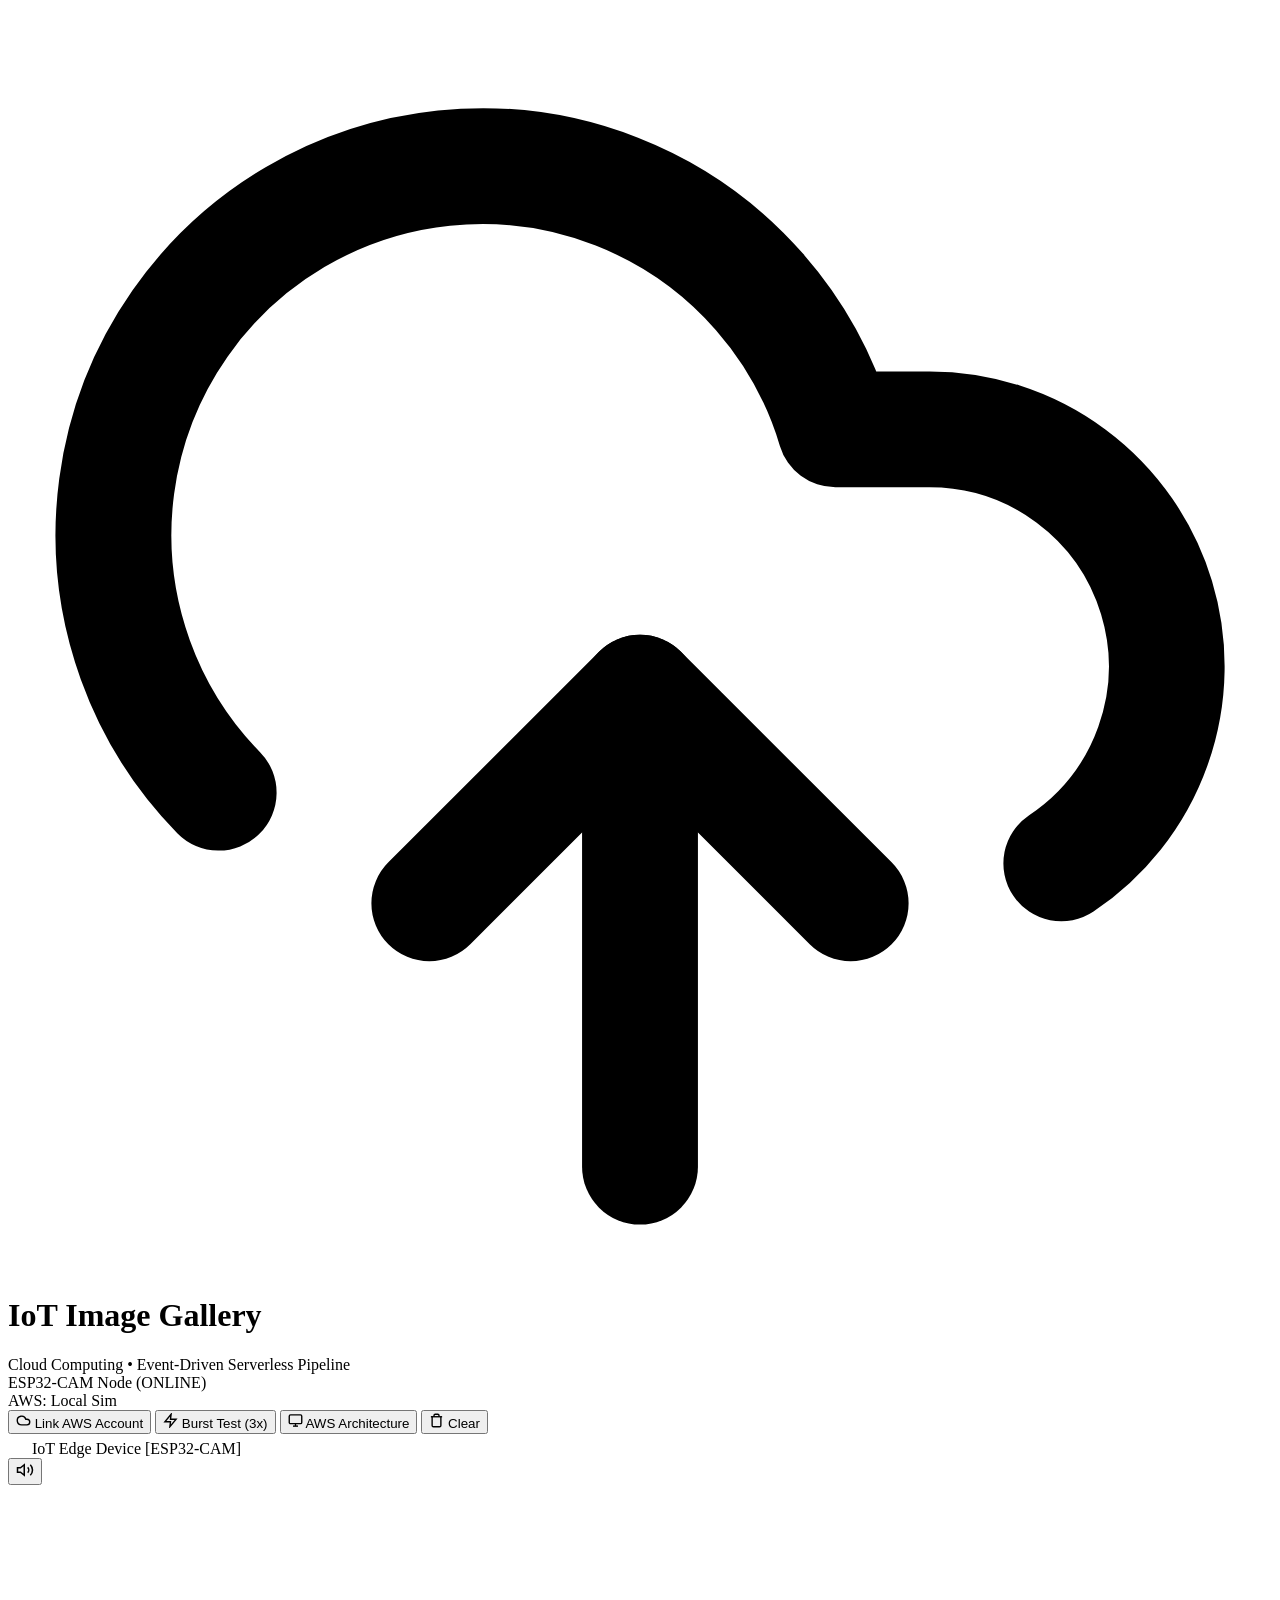
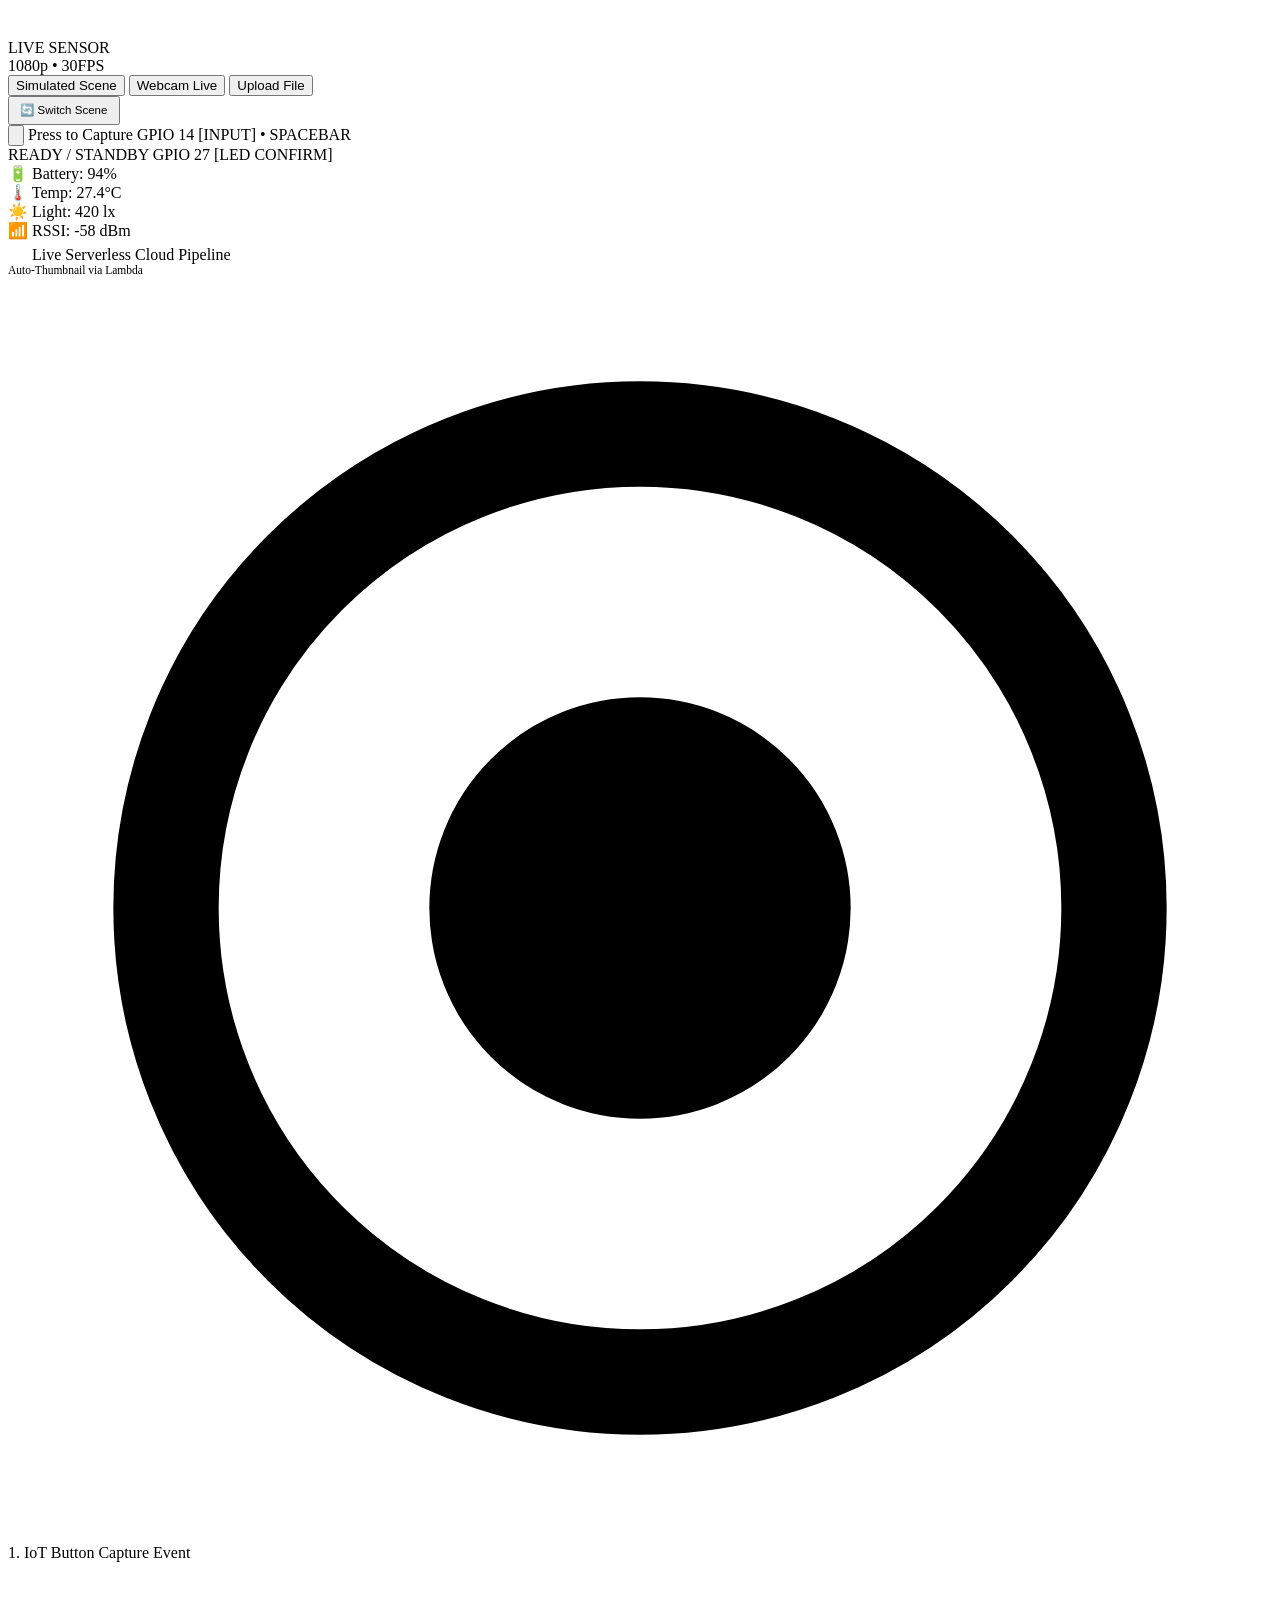
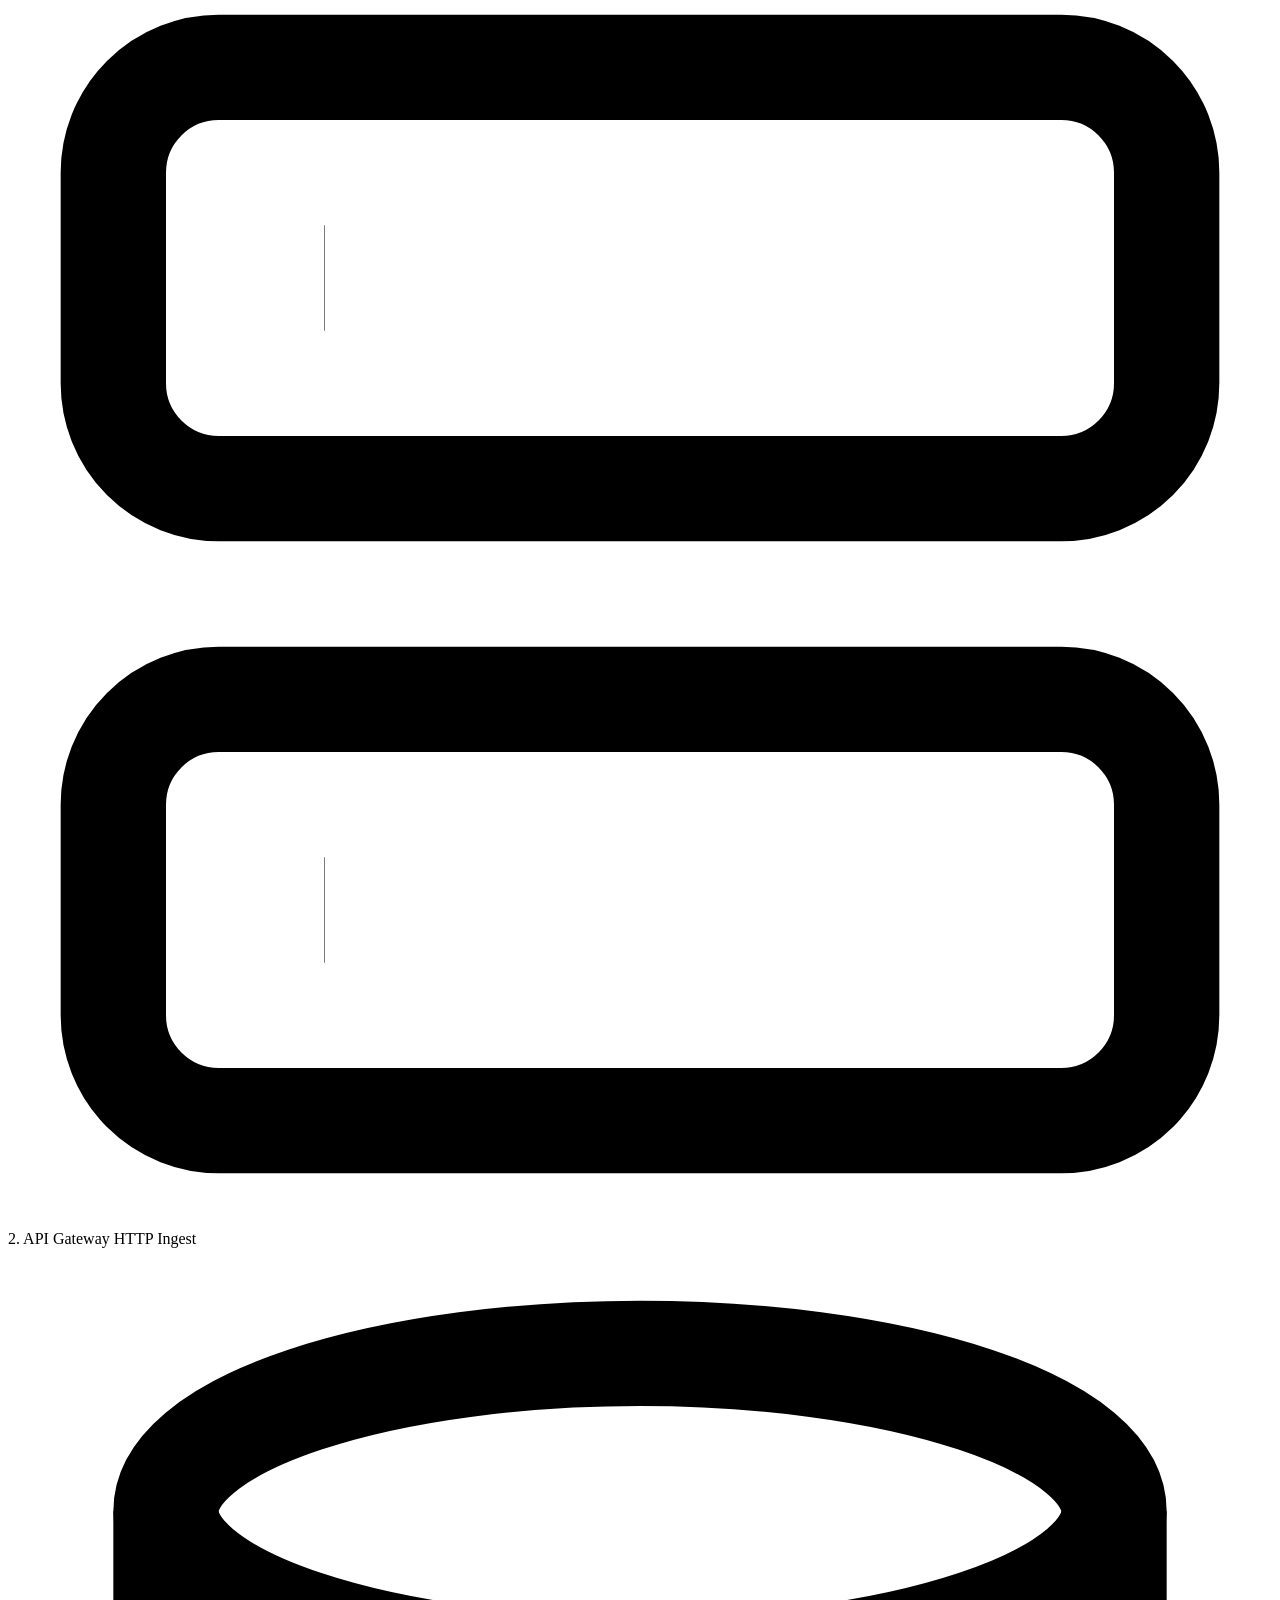
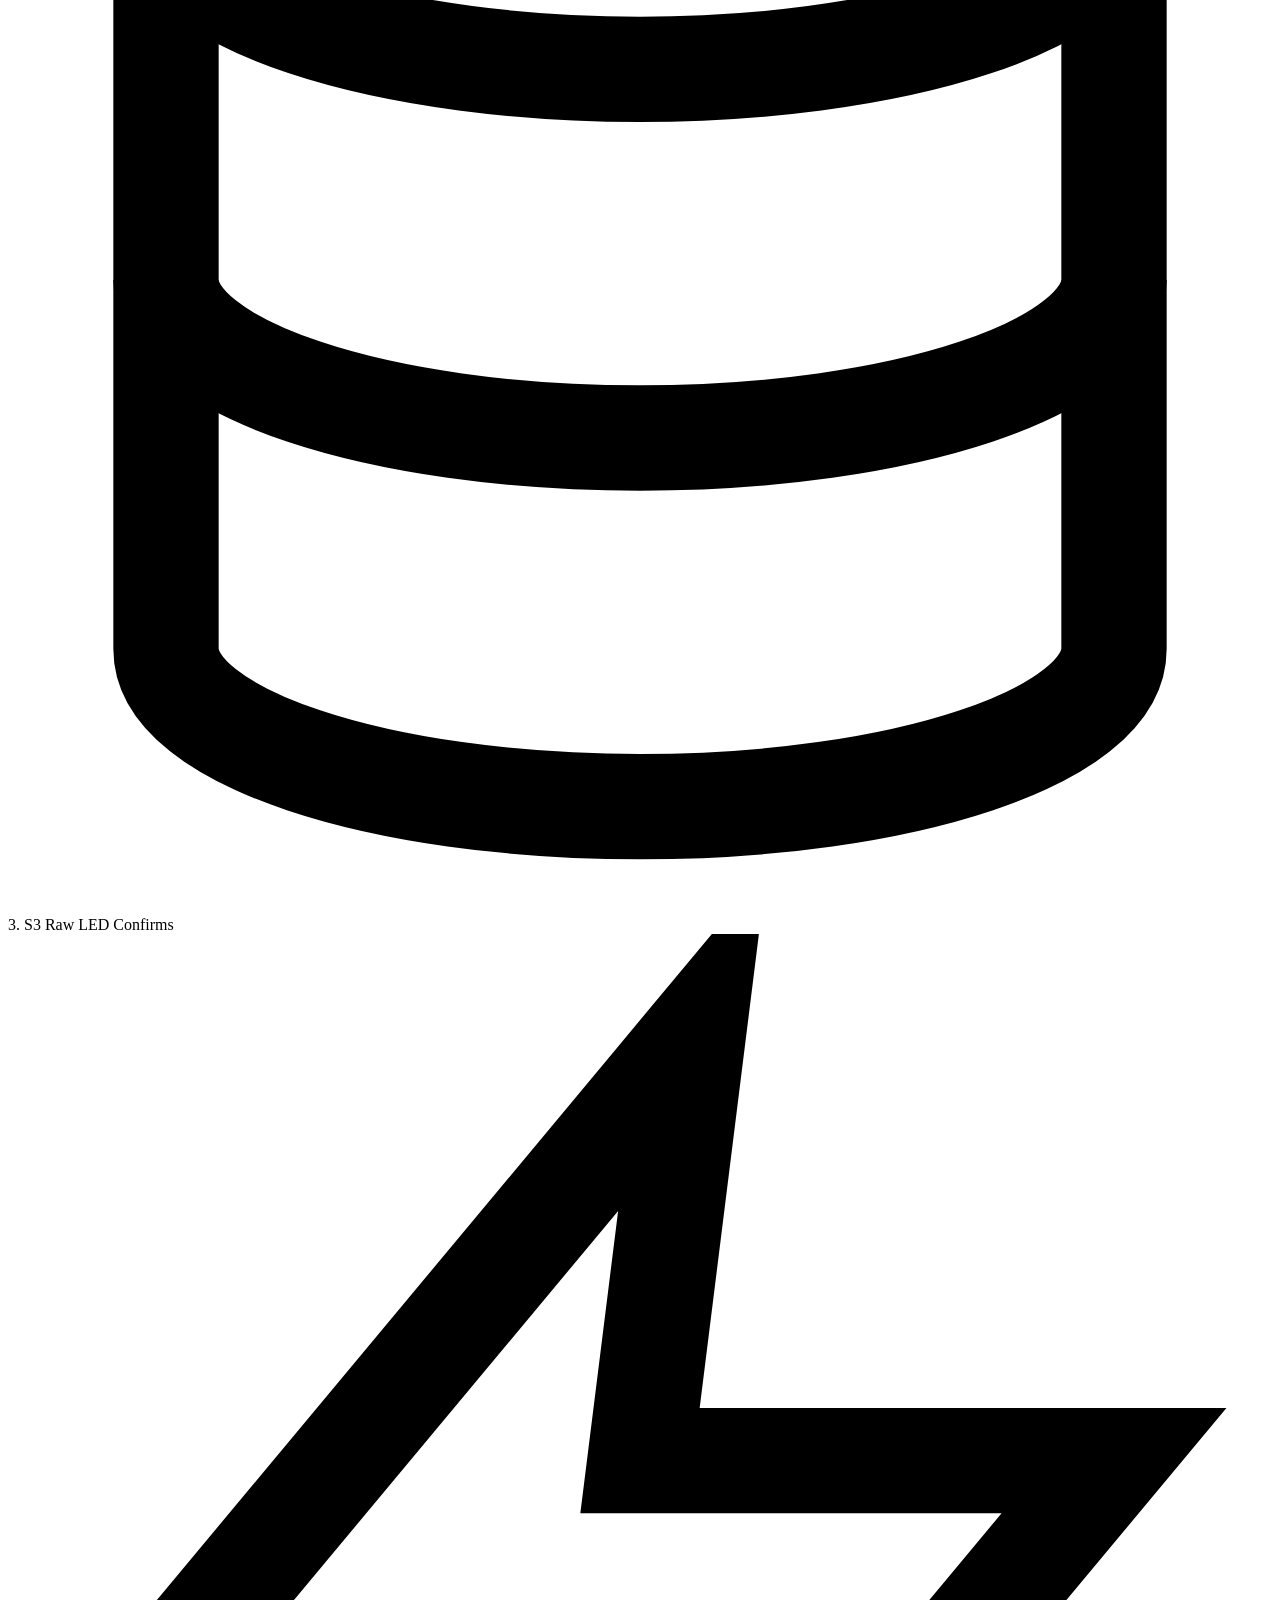
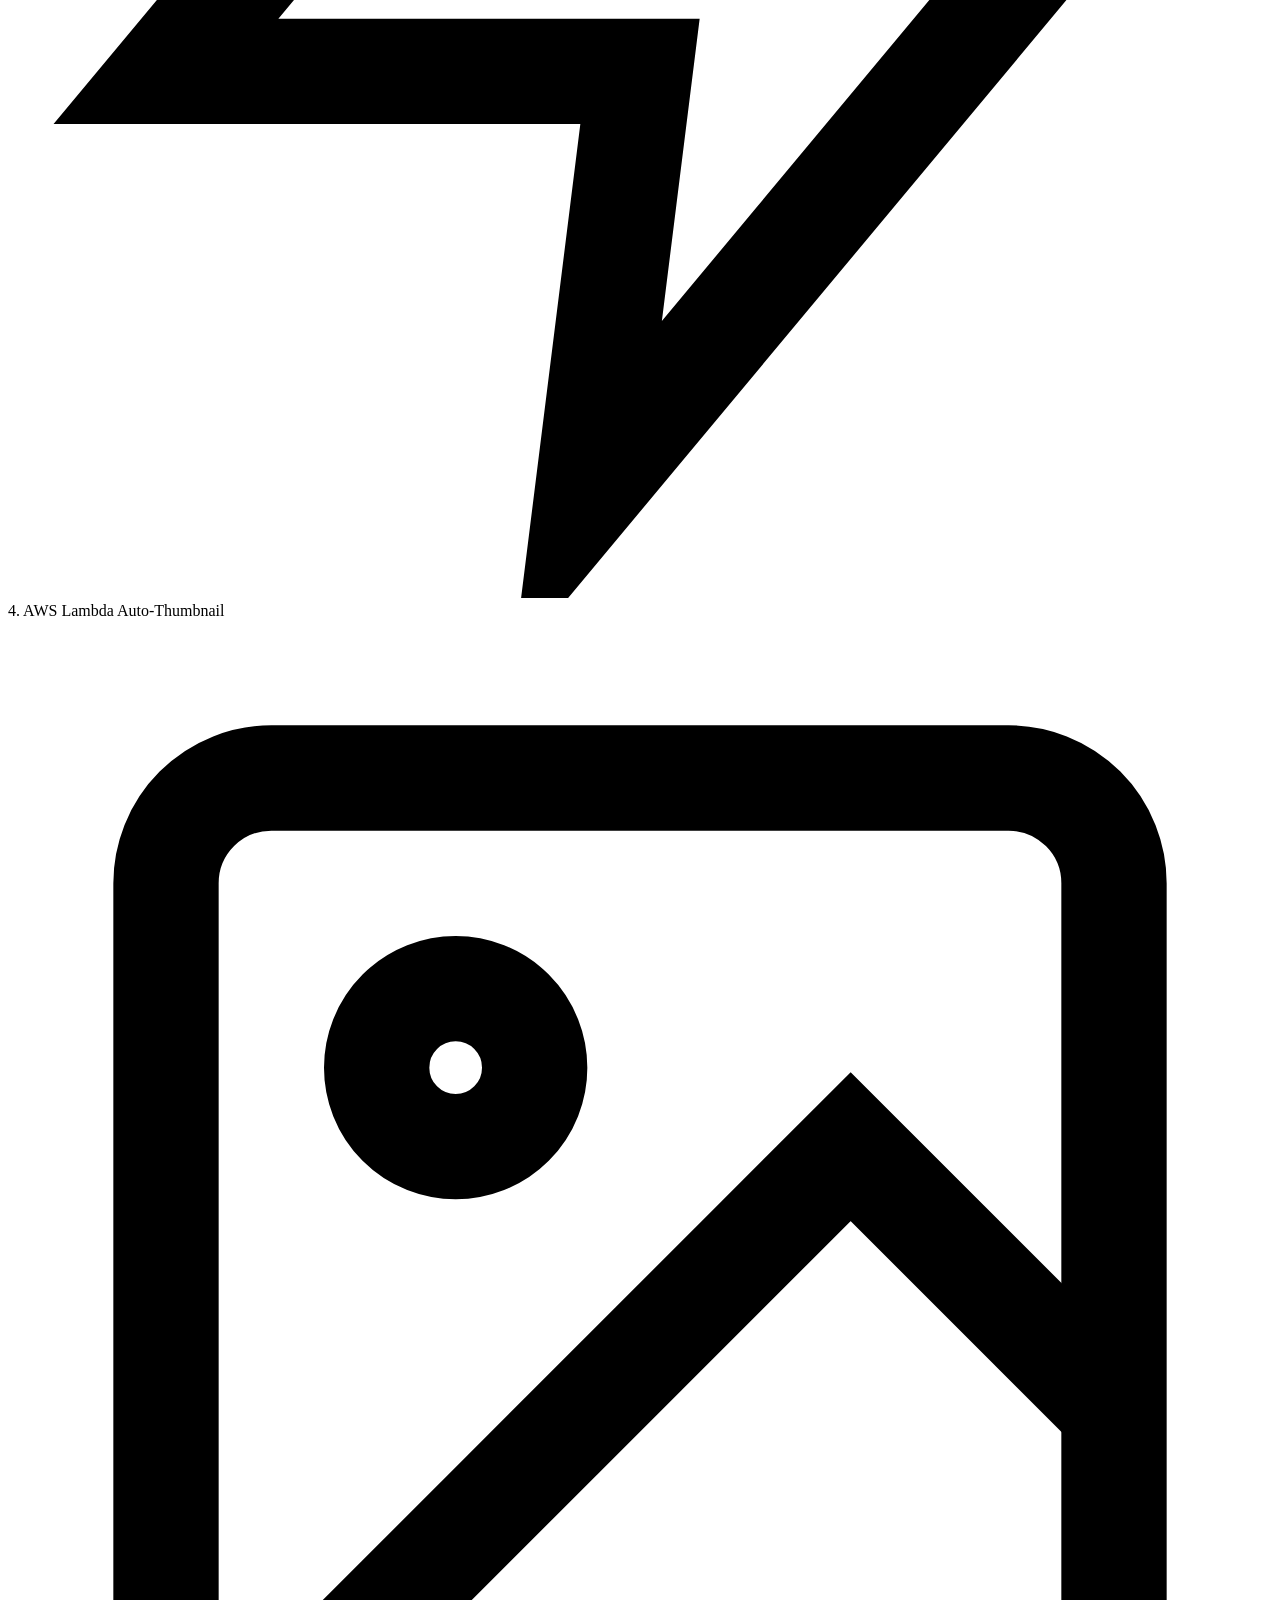
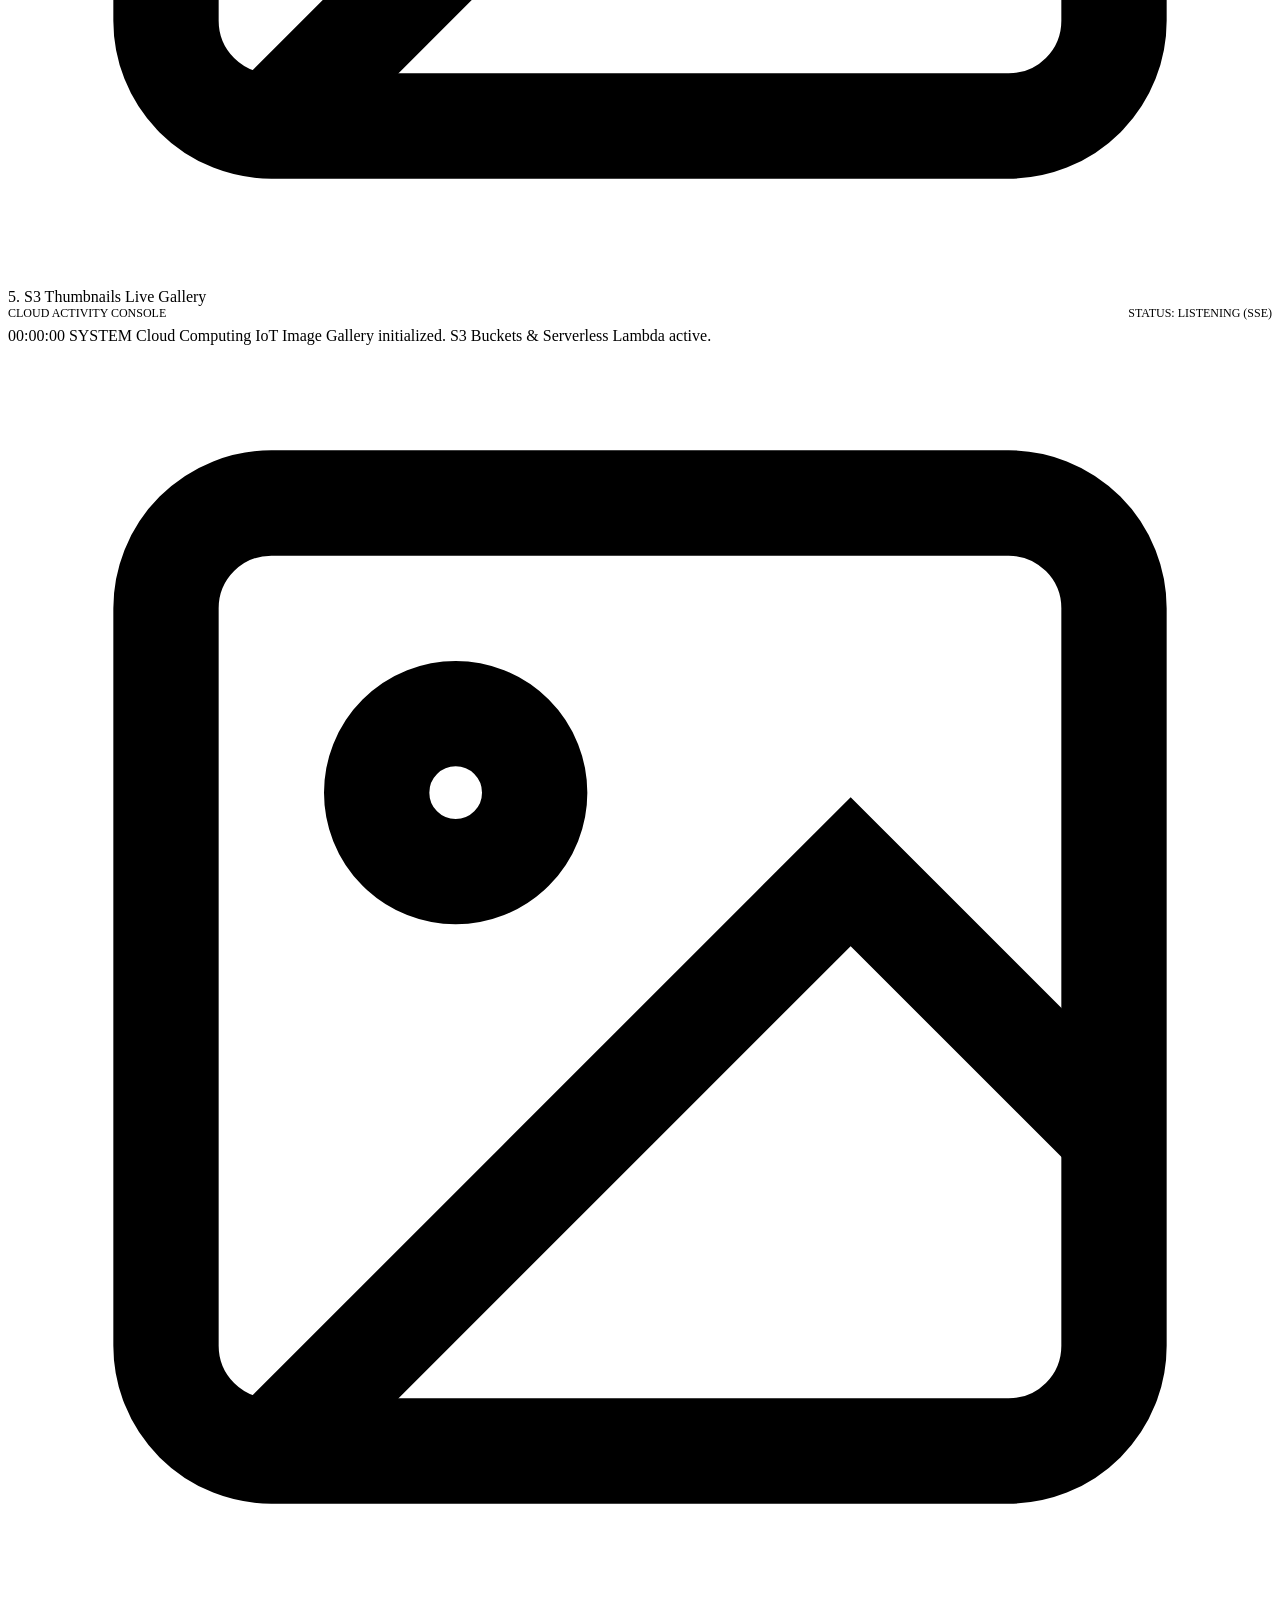
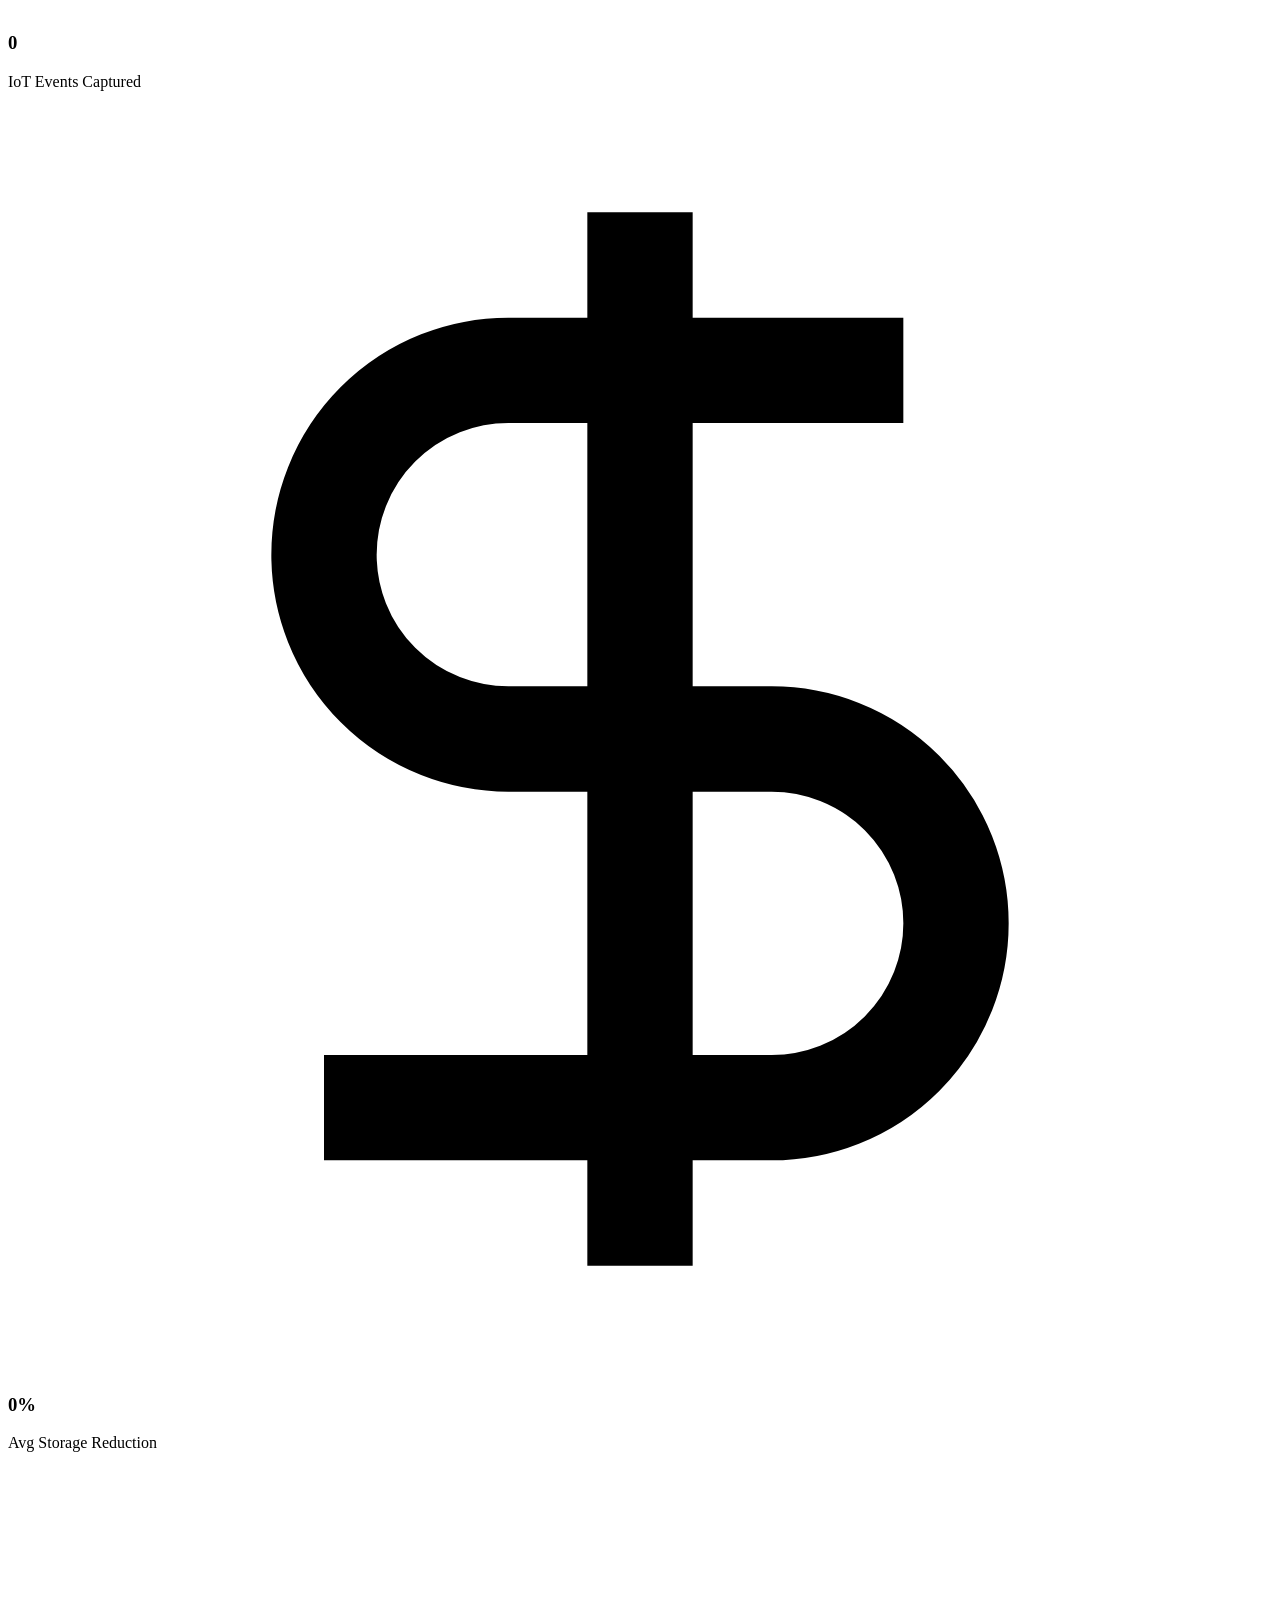
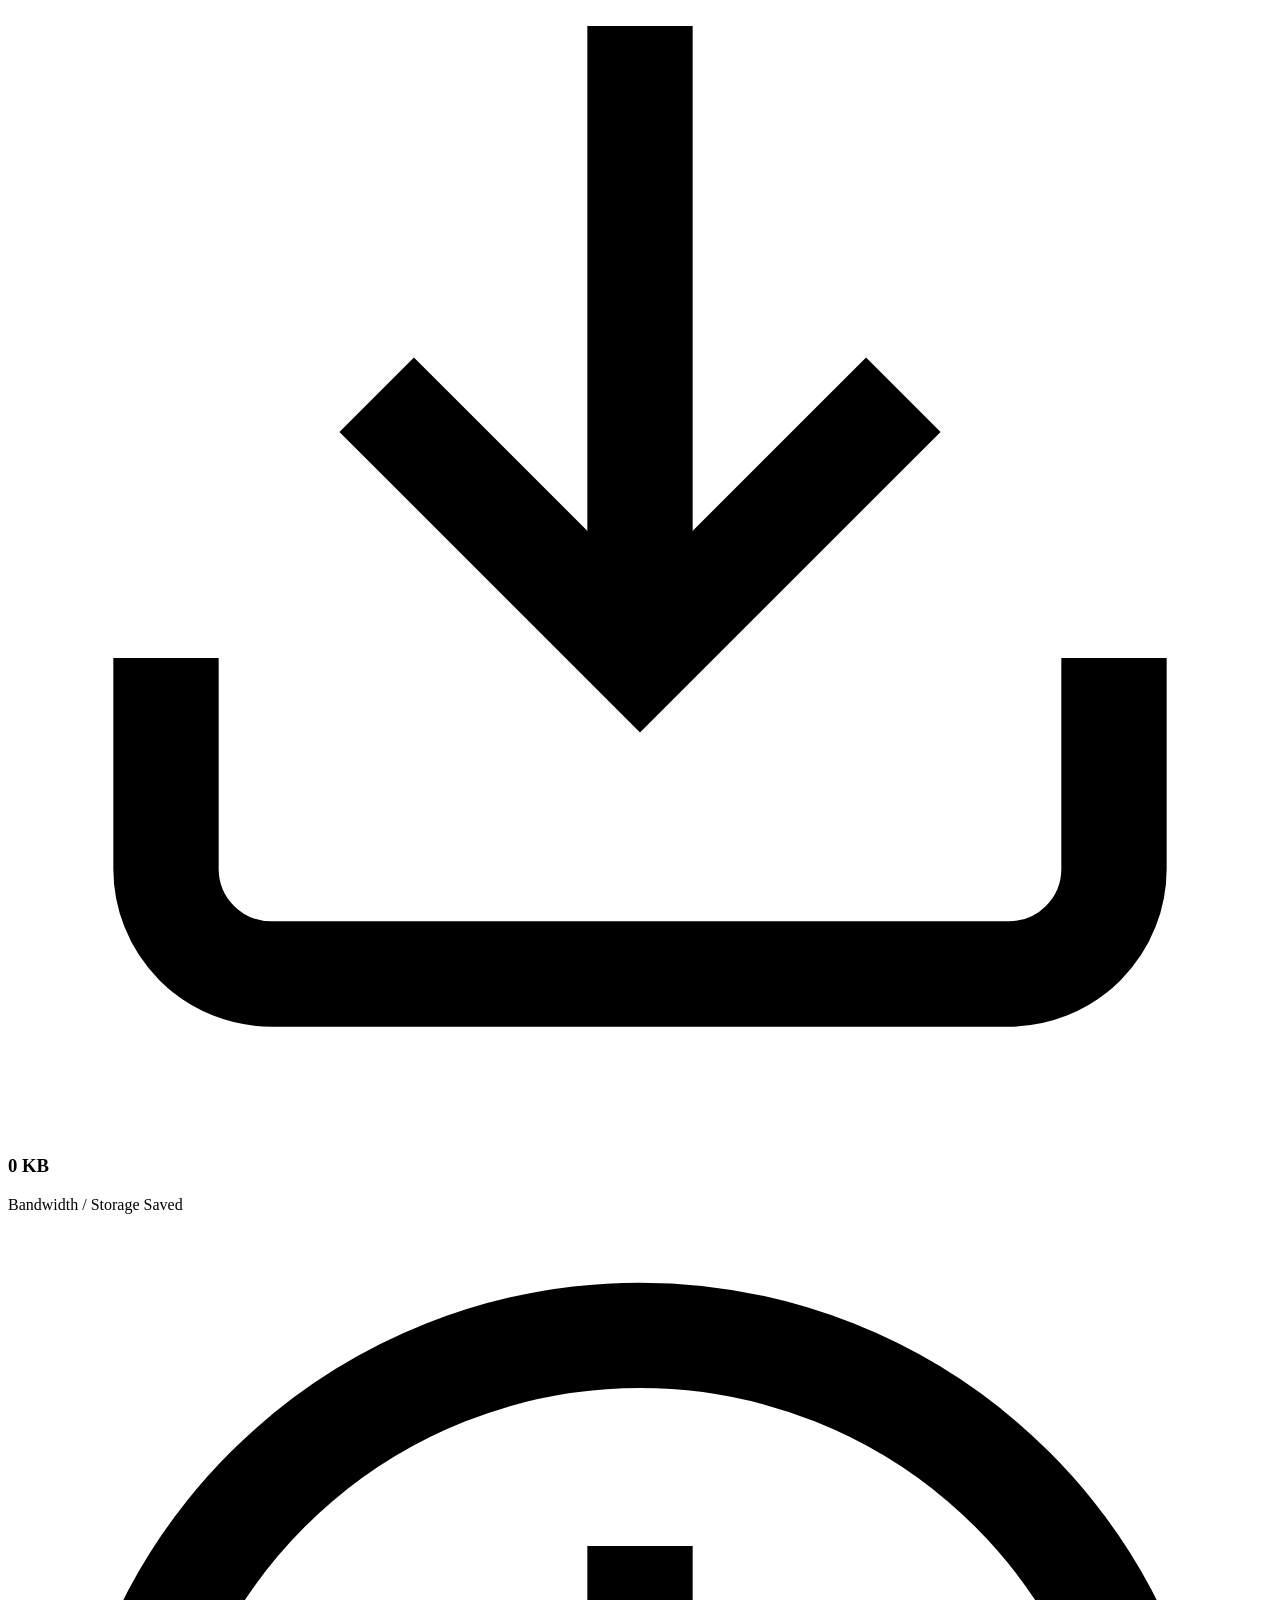
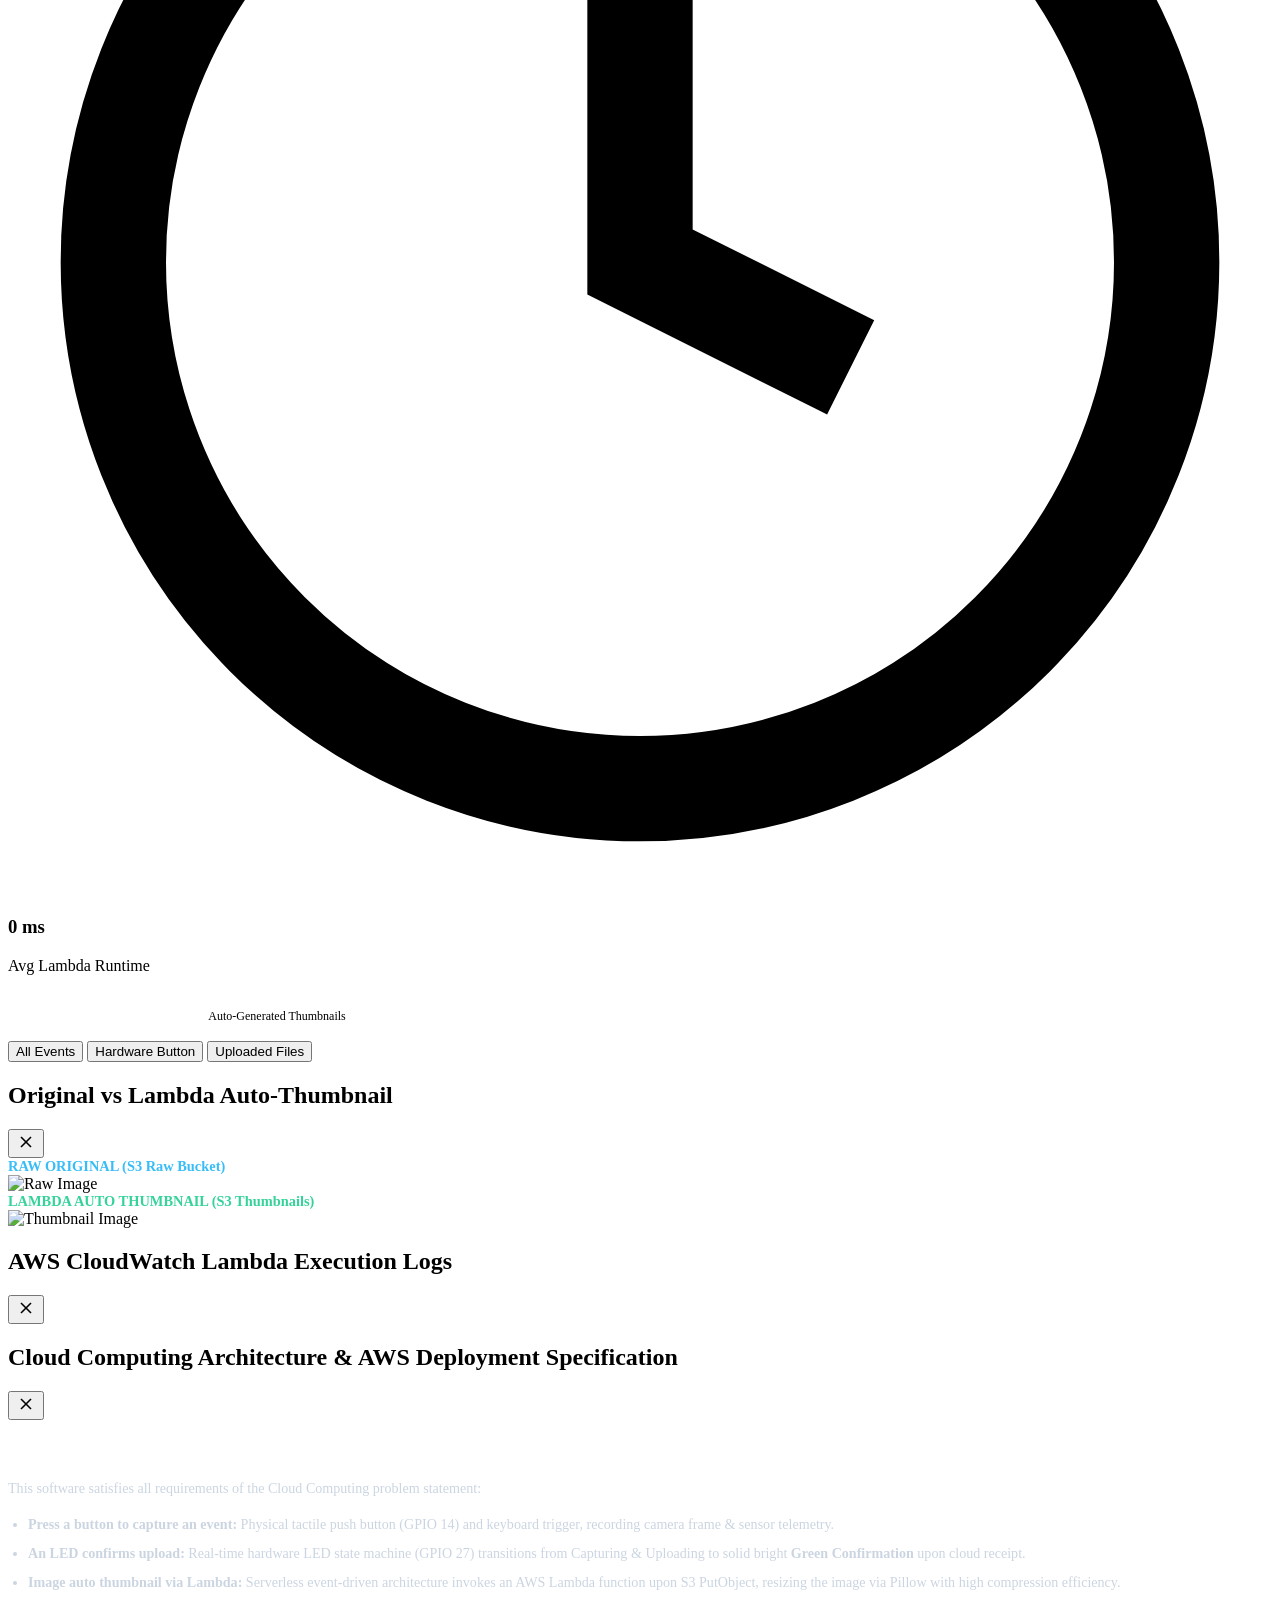
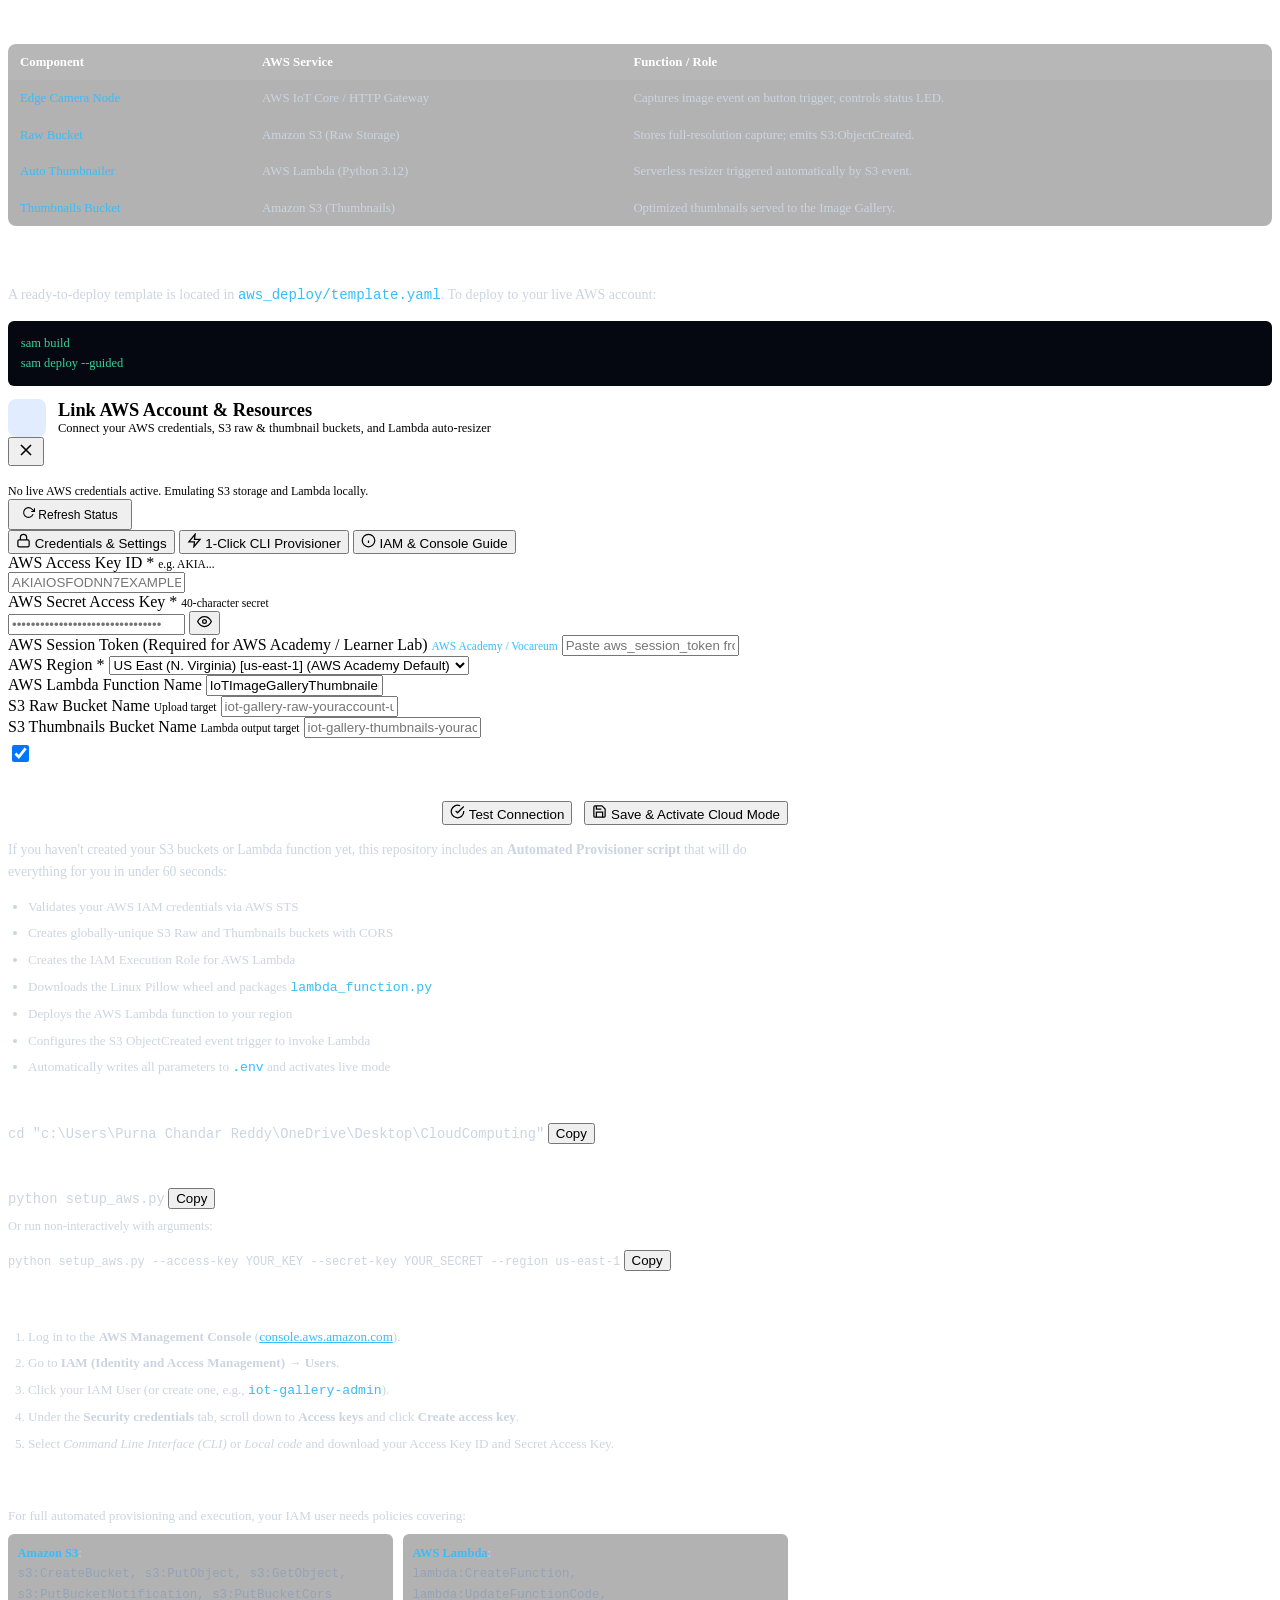
==== commit 822f0c8d: "Enhance client-side serverless emulation and dynamic URL resolution for 24/7 cloud hosting" ====
--- a/static/index.html
+++ b/static/index.html
@@ -12,7 +12,7 @@
   <link href="https://fonts.googleapis.com/css2?family=JetBrains+Mono:wght@400;600;700&family=Plus+Jakarta+Sans:wght@400;500;600;700;800&display=swap" rel="stylesheet">
   
   <!-- Stylesheet -->
-  <link rel="stylesheet" href="/static/css/style.css">
+  <link rel="stylesheet" href="static/css/style.css">
 </head>
 <body>
 
@@ -743,7 +743,7 @@
   <input type="file" id="hiddenFileInput" accept="image/*" style="display: none;">
 
   <!-- Application Scripts -->
-  <script src="/static/js/iot_simulator.js"></script>
-  <script src="/static/js/app.js"></script>
+  <script src="static/js/iot_simulator.js"></script>
+  <script src="static/js/app.js"></script>
 </body>
 </html>
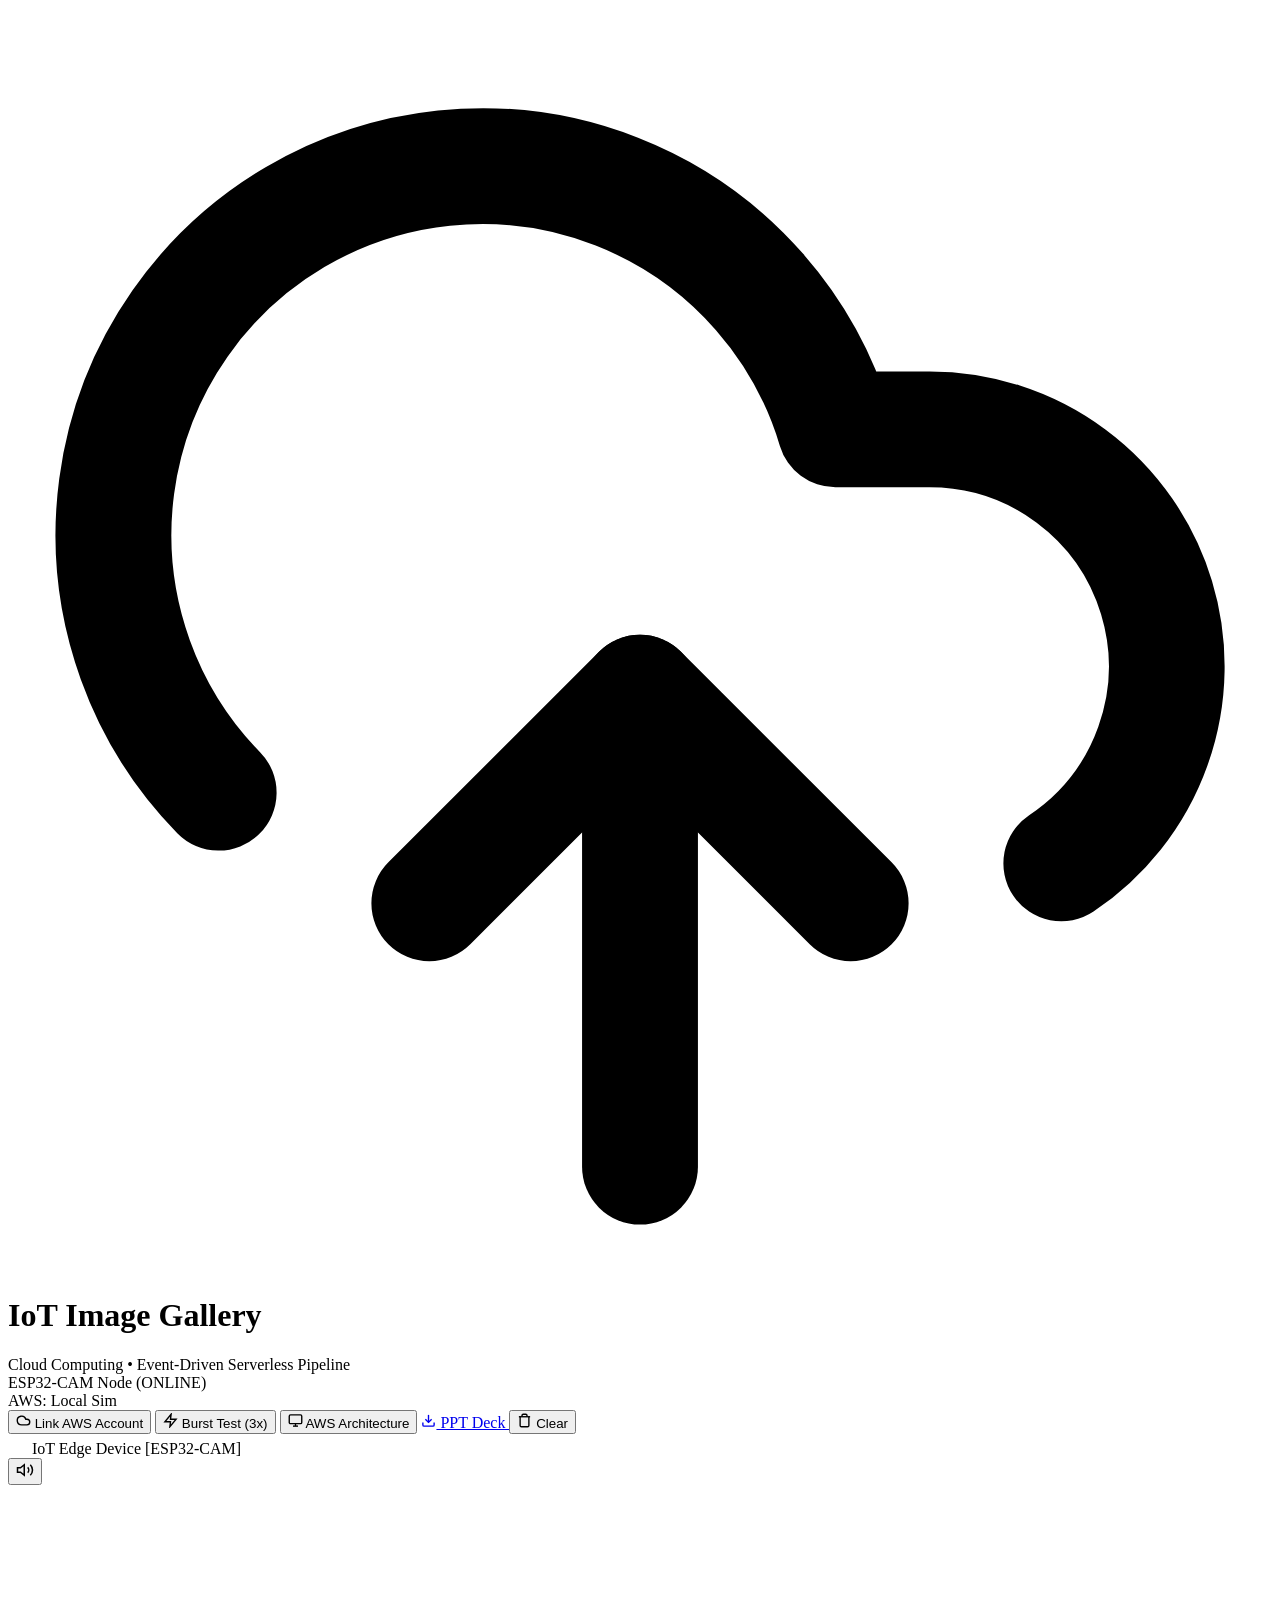
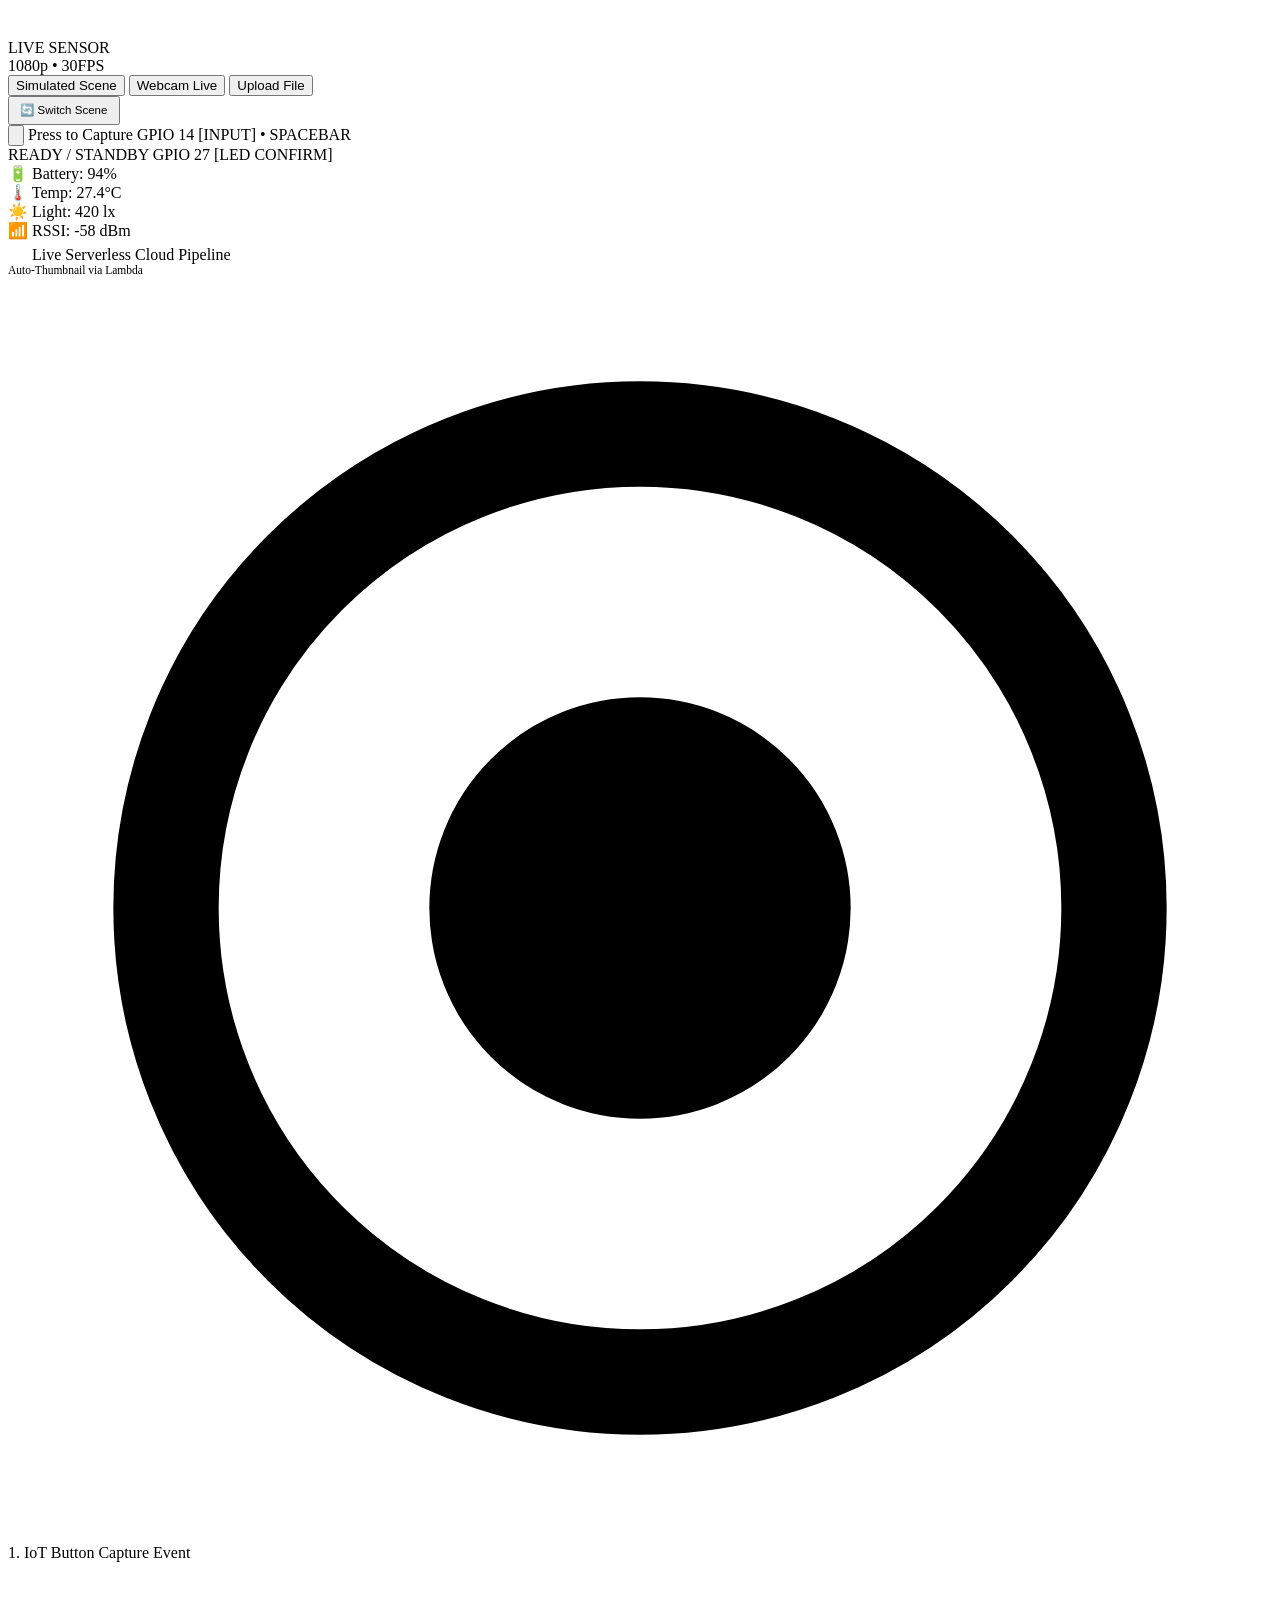
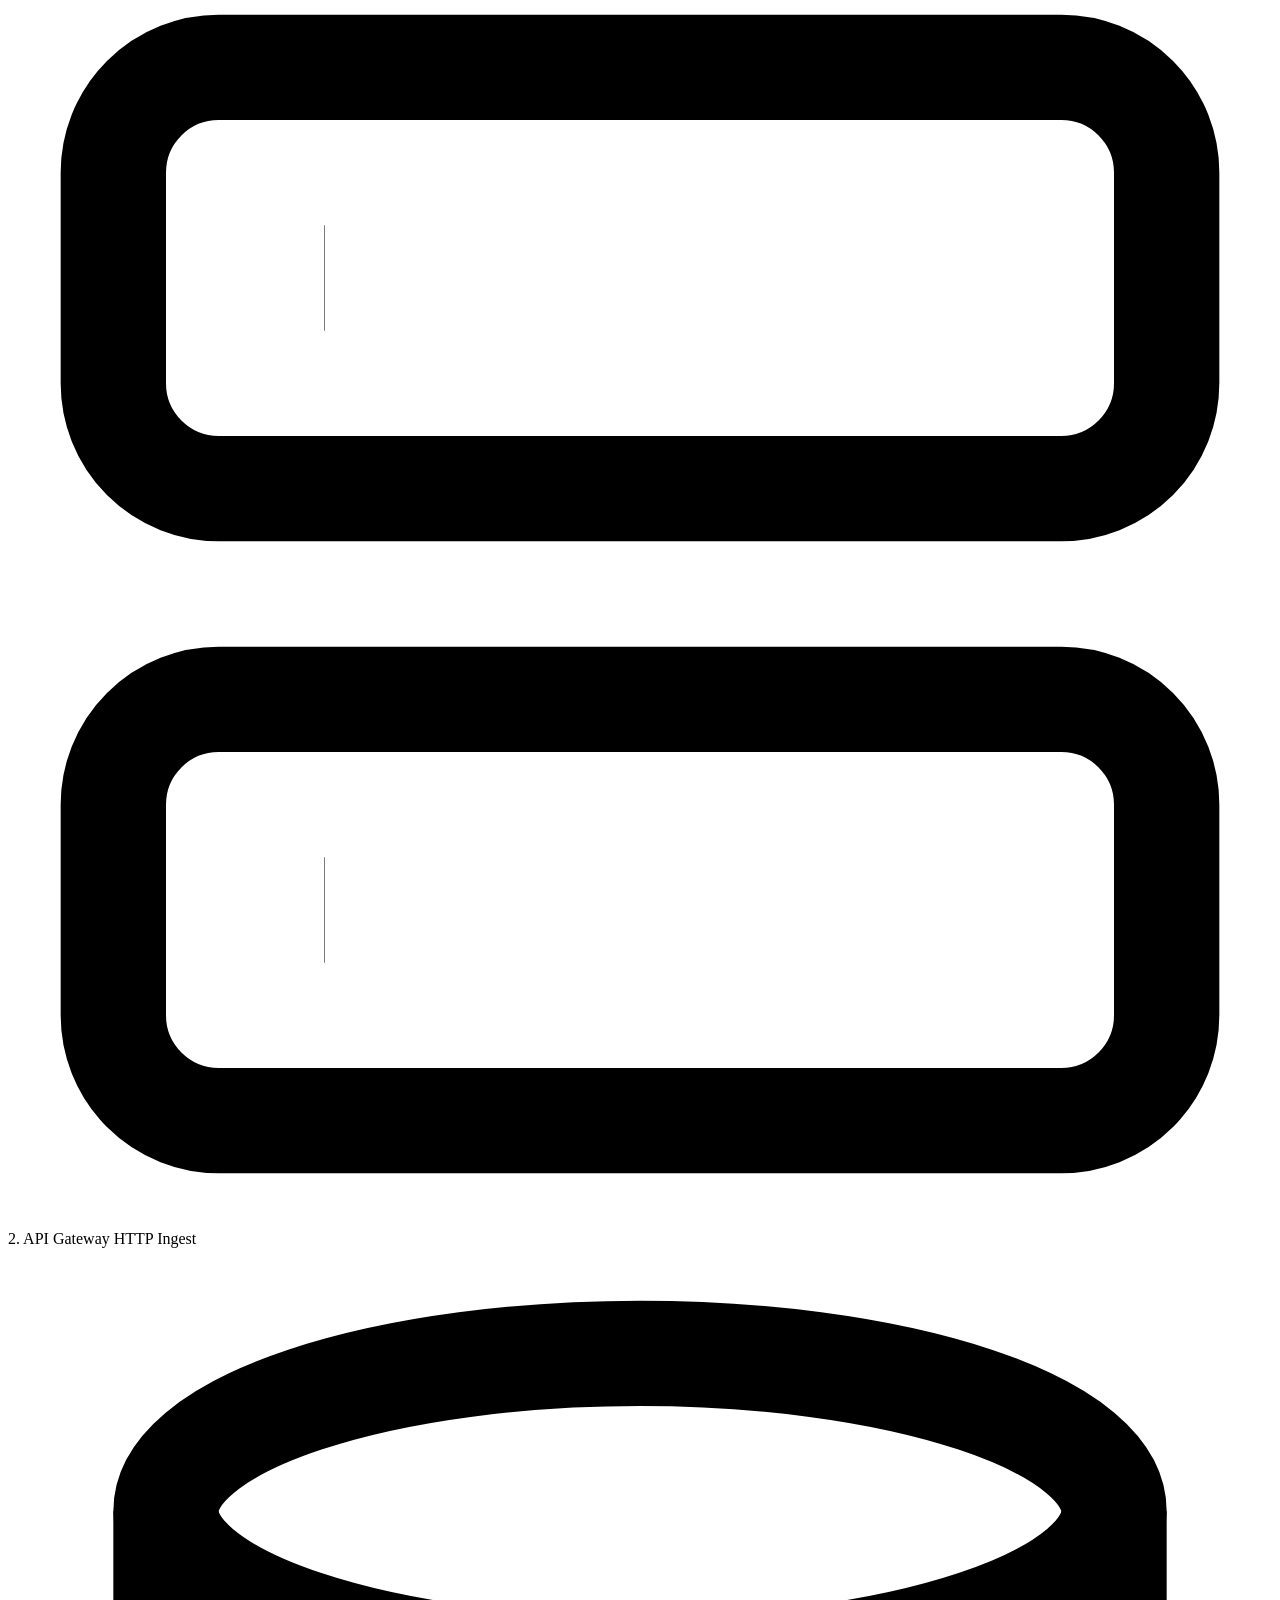
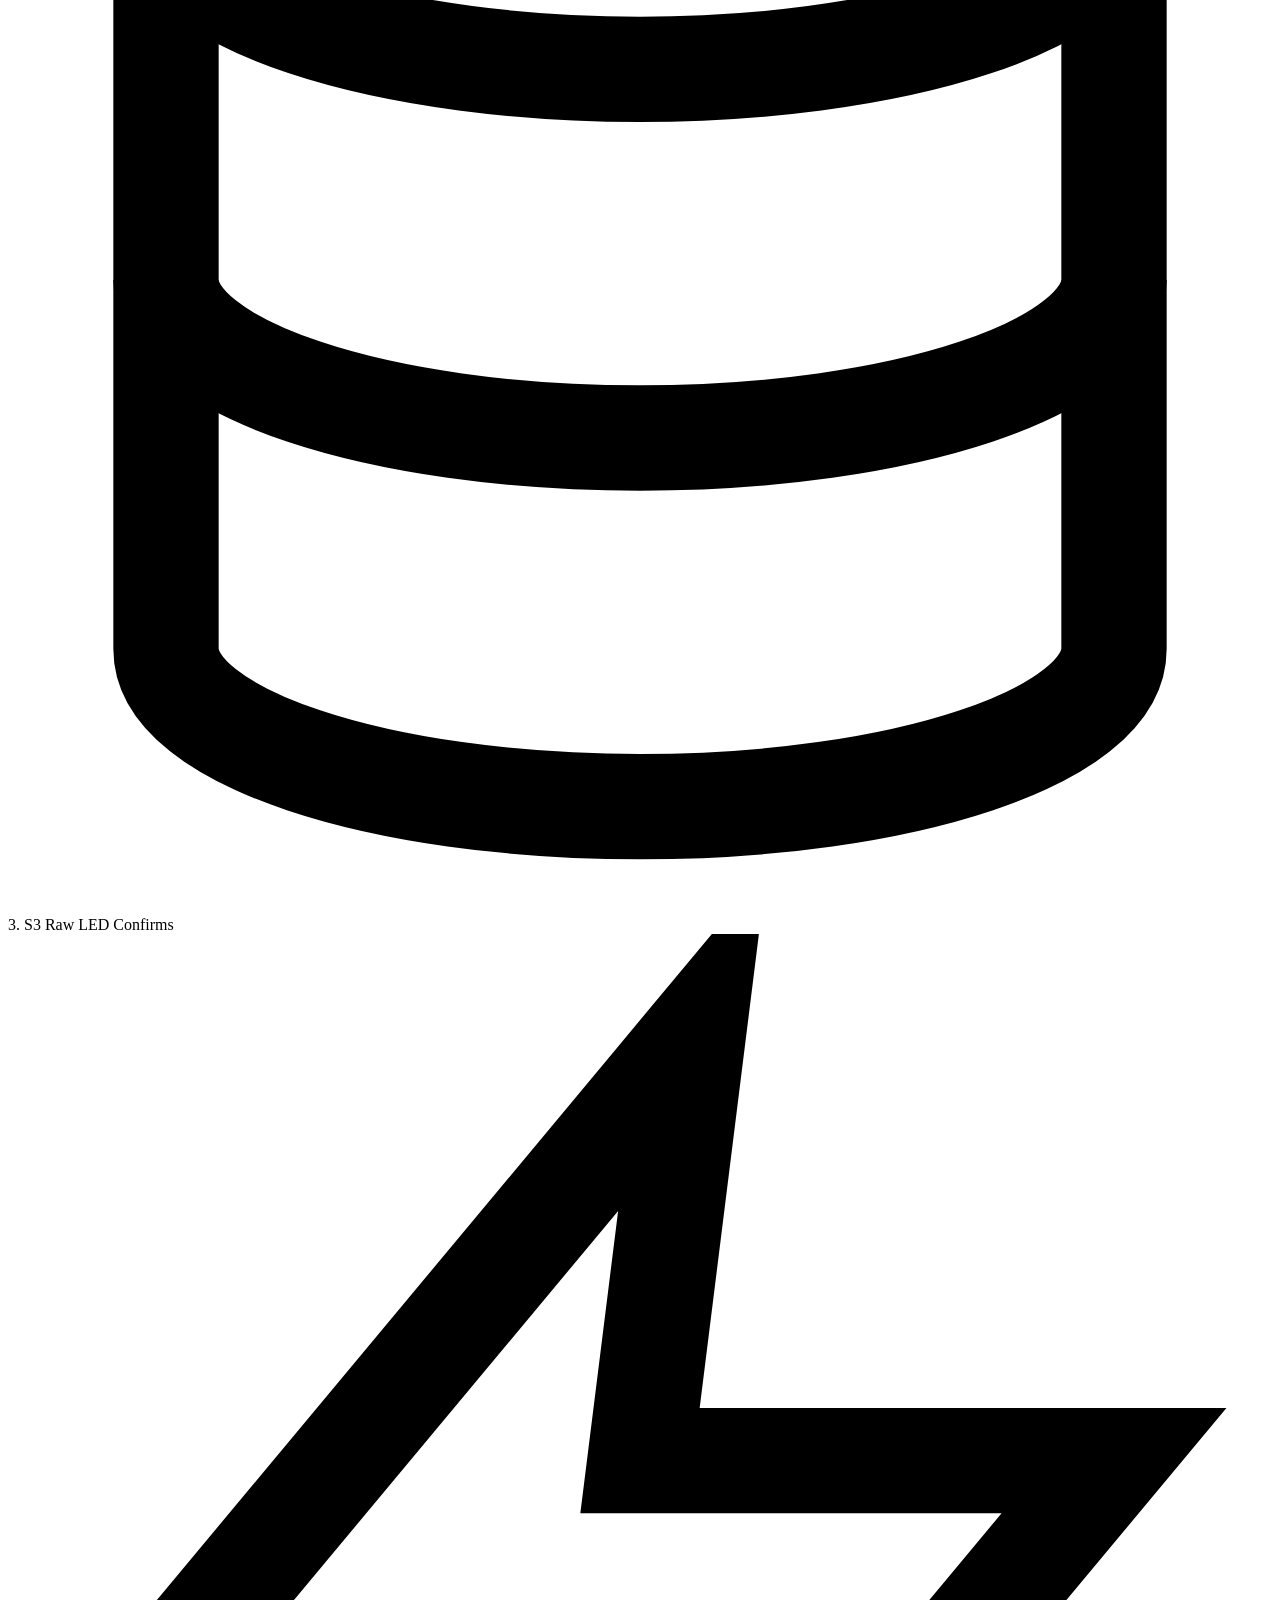
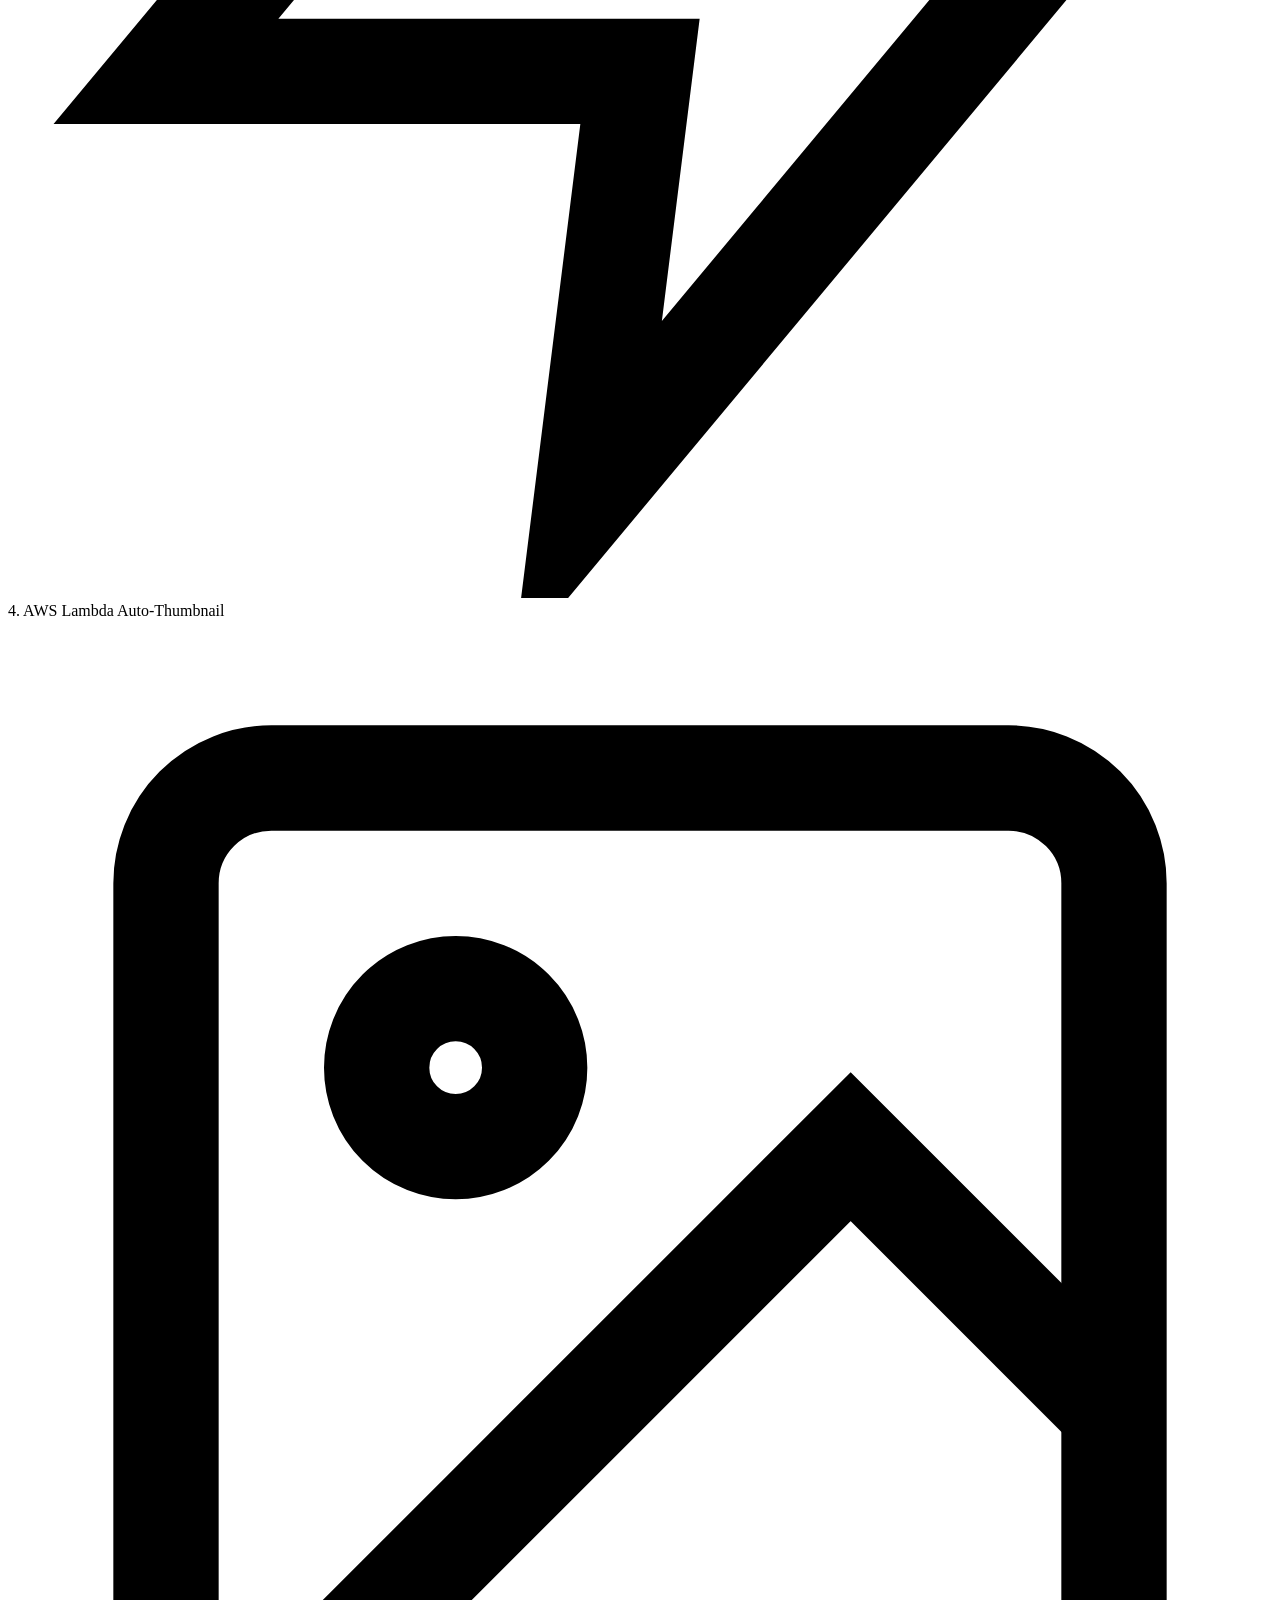
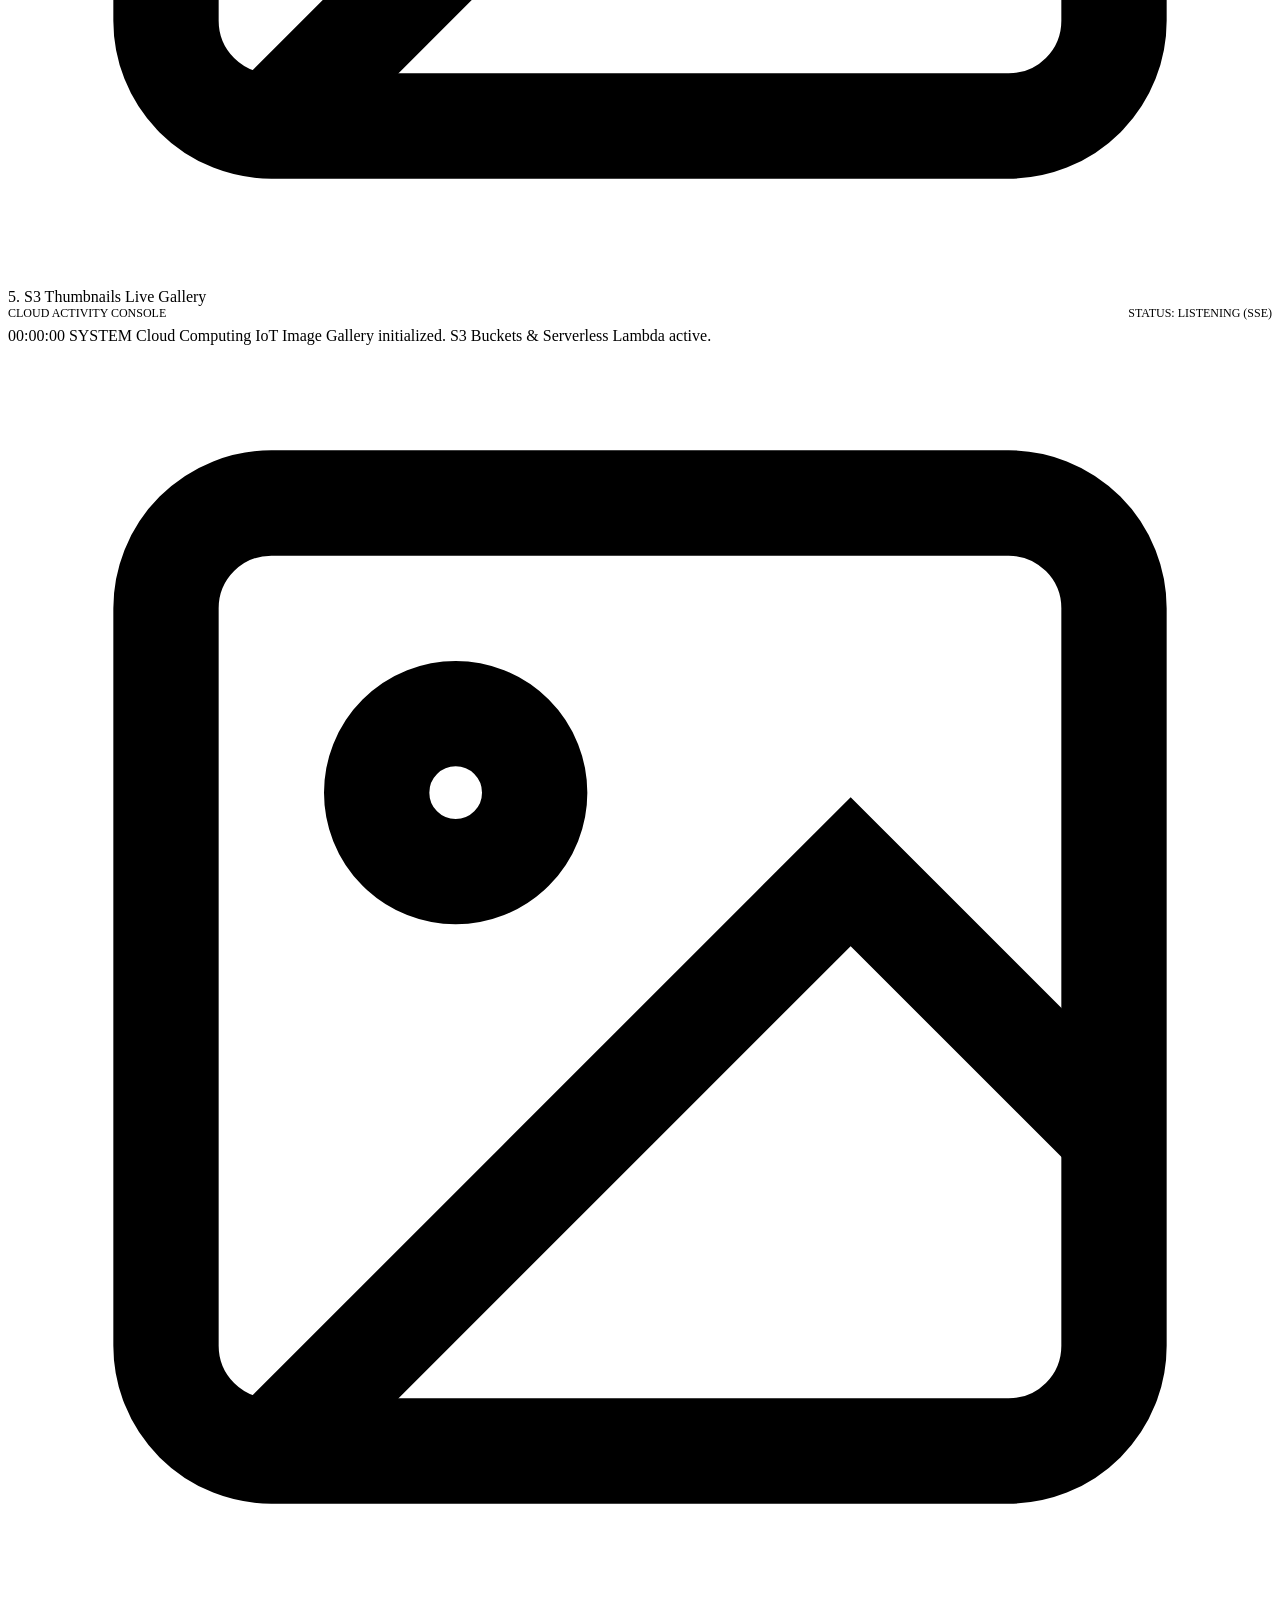
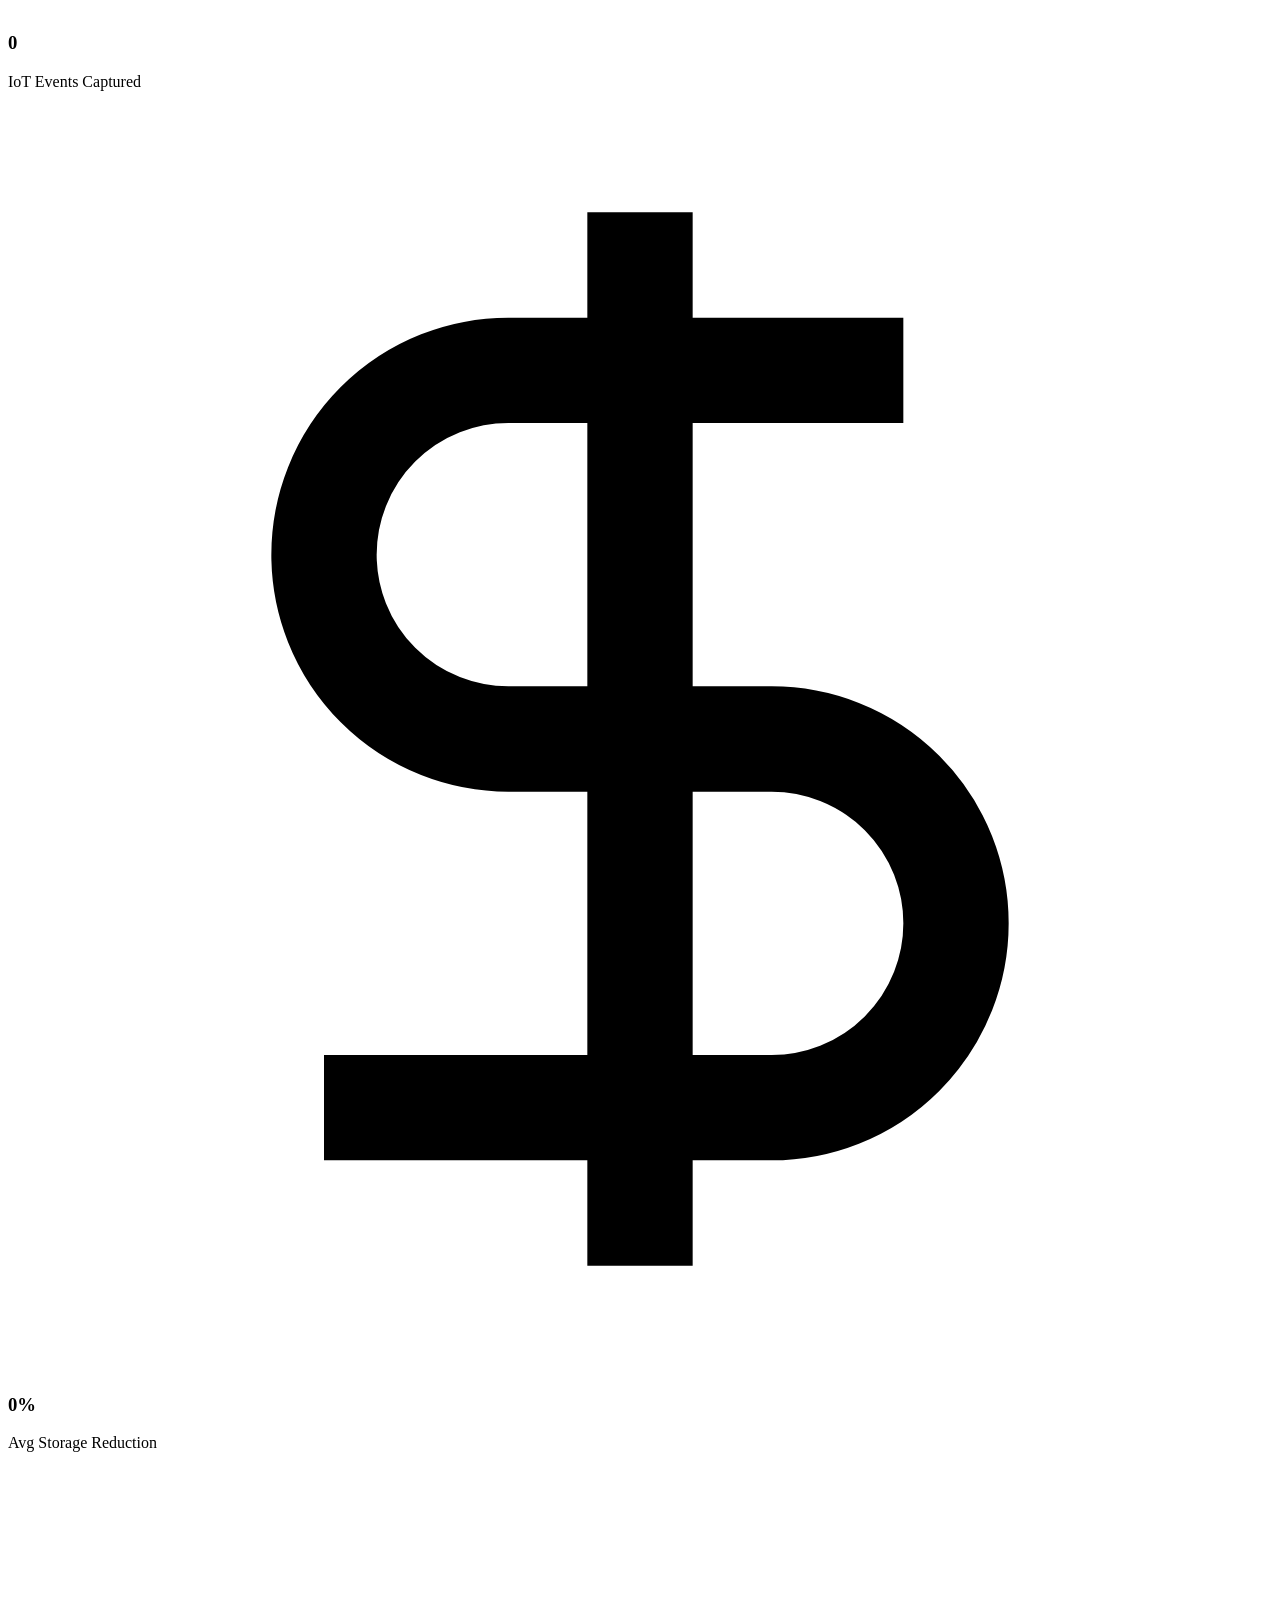
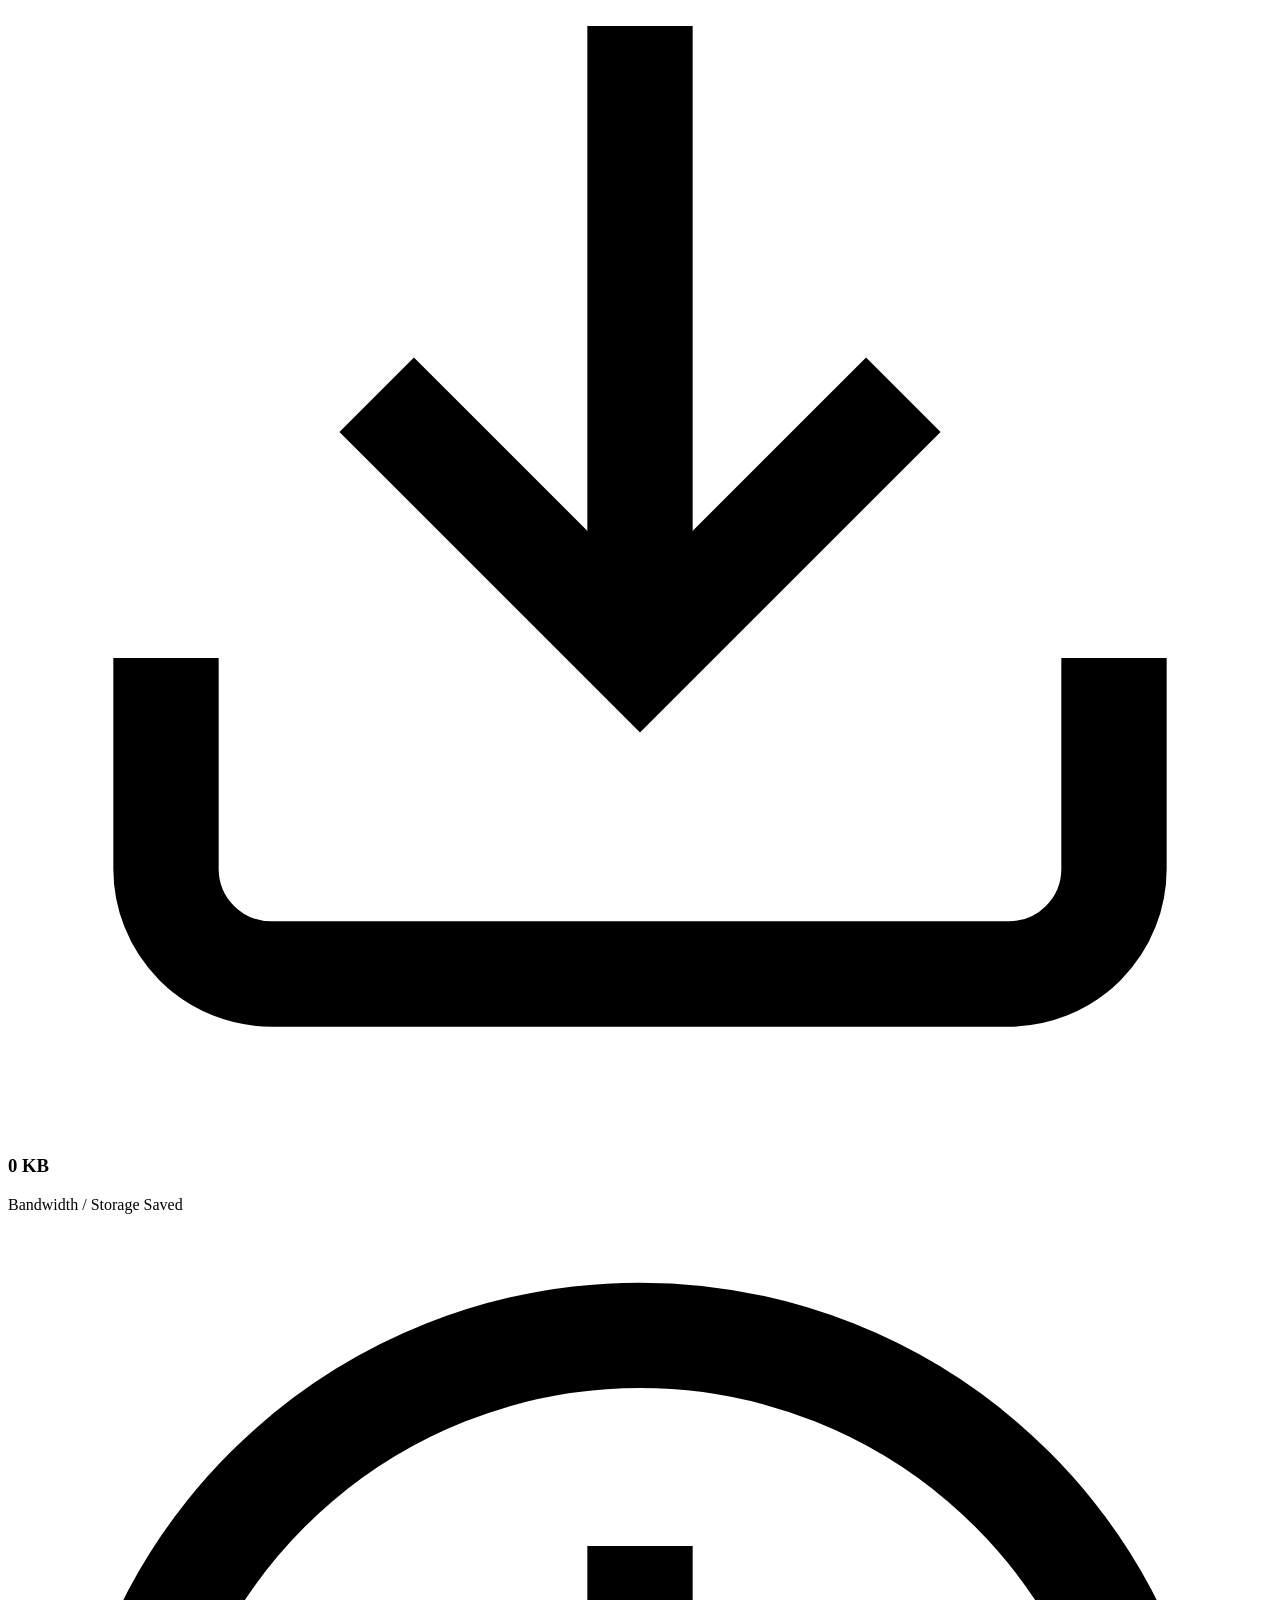
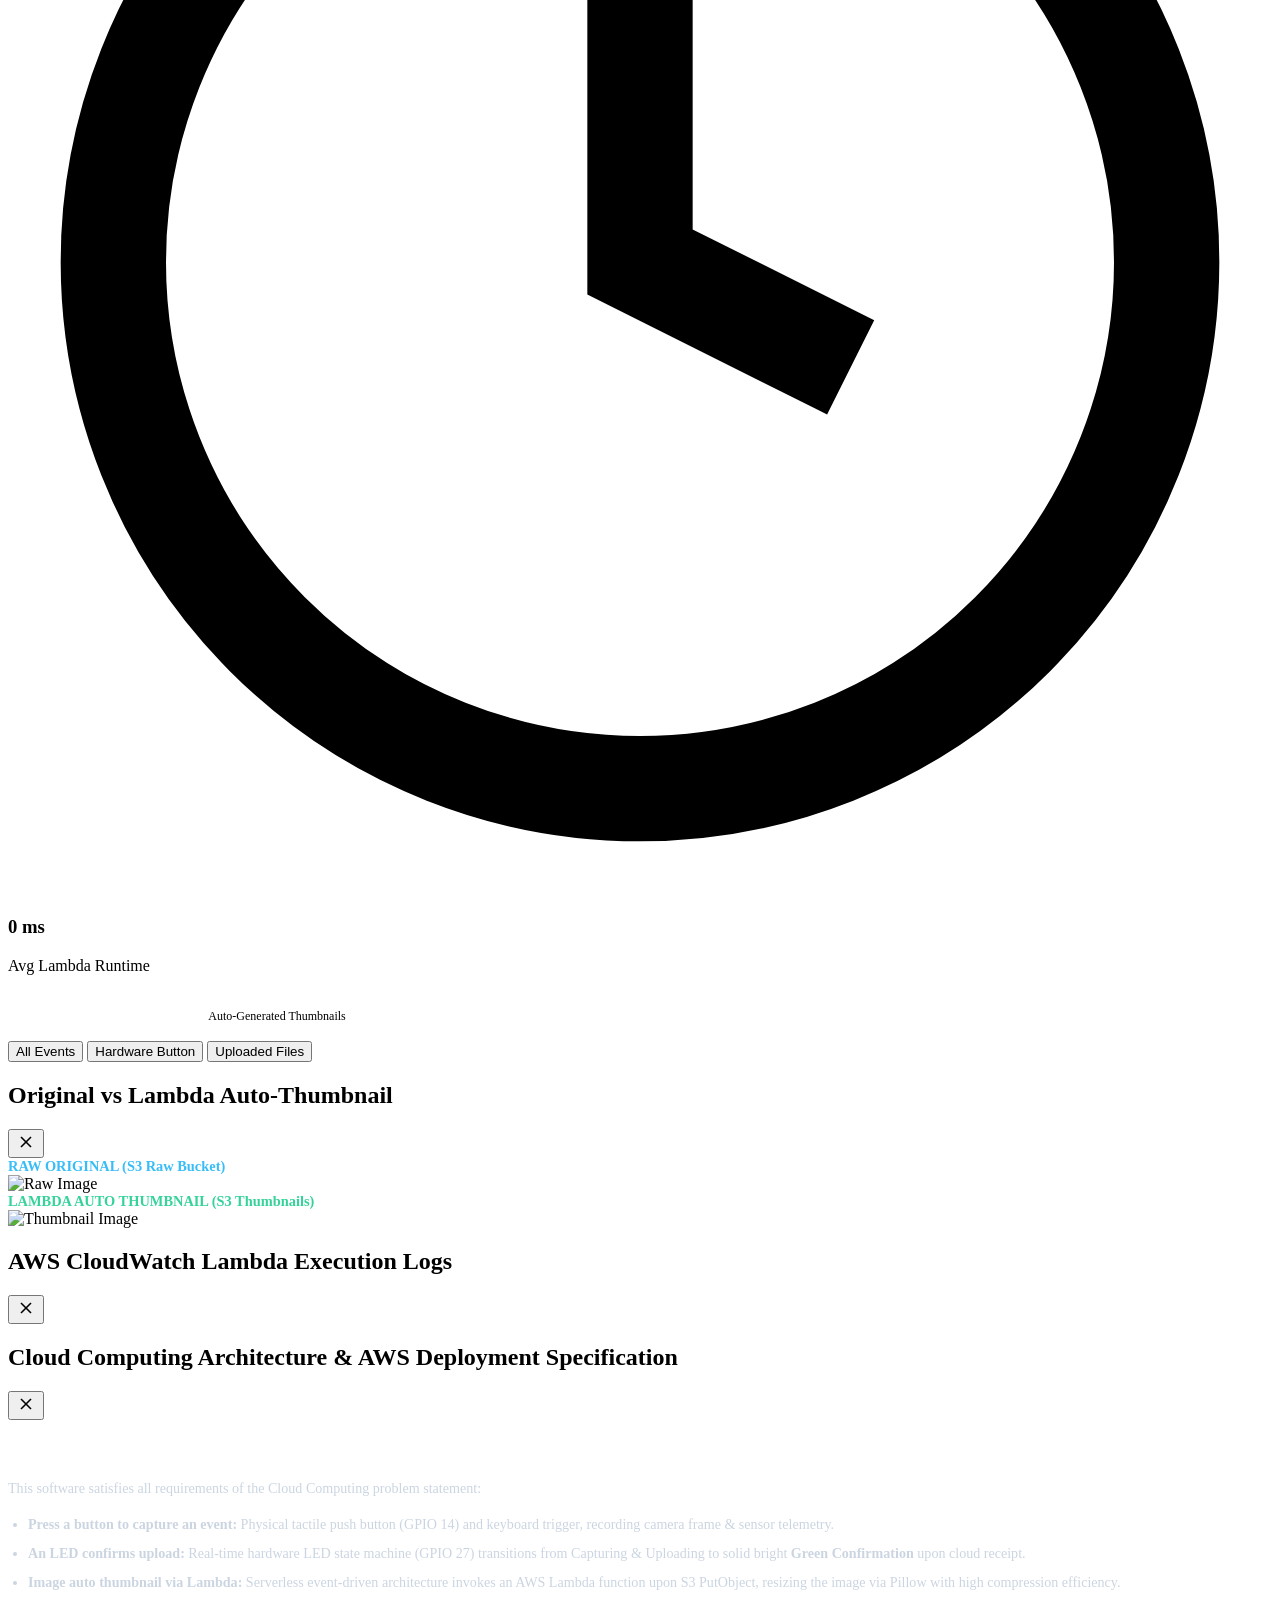
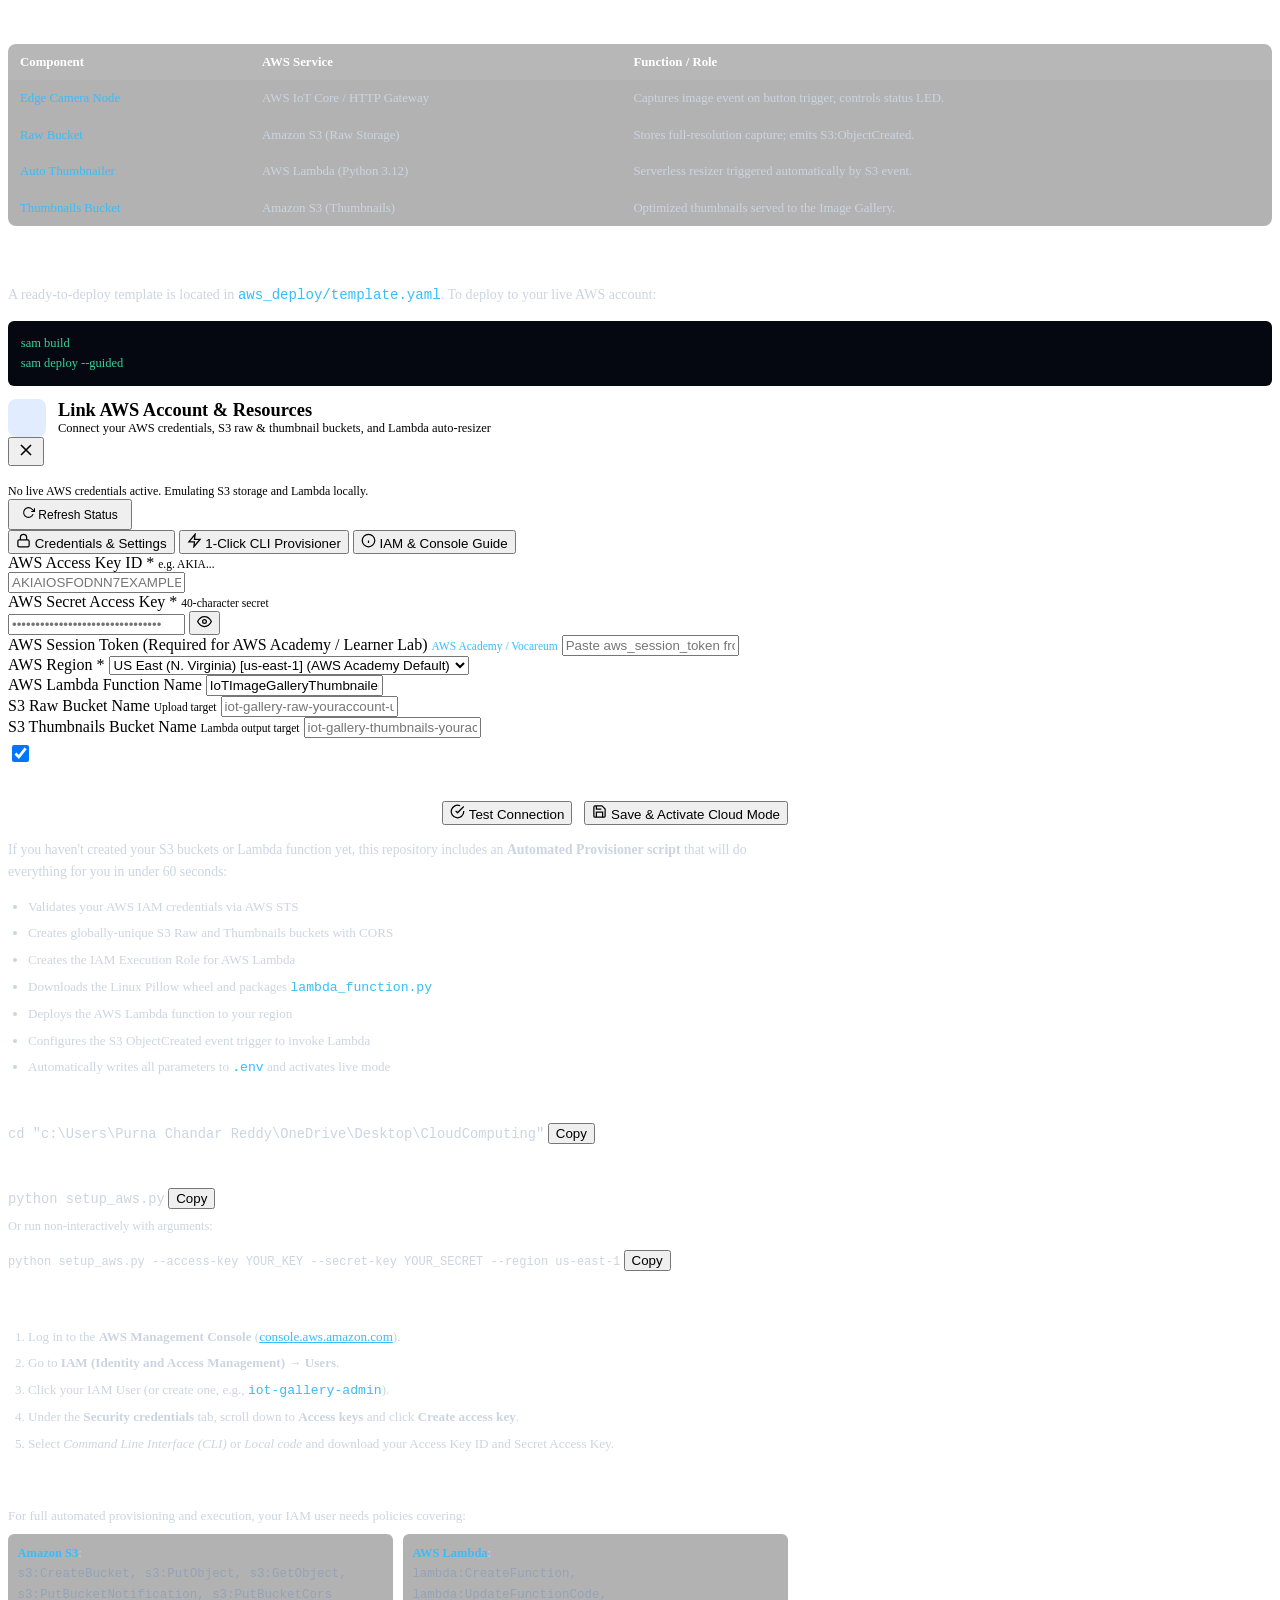
==== commit 97b407cb: "Add presentation download endpoint and header action button" ====
--- a/static/index.html
+++ b/static/index.html
@@ -67,6 +67,15 @@
           </svg>
           AWS Architecture
         </button>
+
+        <a class="btn btn-secondary" id="btnDownloadPpt" href="/presentation" download="IoT_Image_Gallery_Presentation.pptx" title="Download PowerPoint Presentation (.pptx)">
+          <svg width="15" height="15" viewBox="0 0 24 24" fill="none" stroke="currentColor" stroke-width="2.2">
+            <path d="M21 15v4a2 2 0 0 1-2 2H5a2 2 0 0 1-2-2v-4"/>
+            <polyline points="7 10 12 15 17 10"/>
+            <line x1="12" y1="15" x2="12" y2="3"/>
+          </svg>
+          PPT Deck
+        </a>
 
         <button class="btn btn-danger" id="clearGalleryBtn" title="Clear all raw images & thumbnails">
           <svg width="15" height="15" viewBox="0 0 24 24" fill="none" stroke="currentColor" stroke-width="2.2">
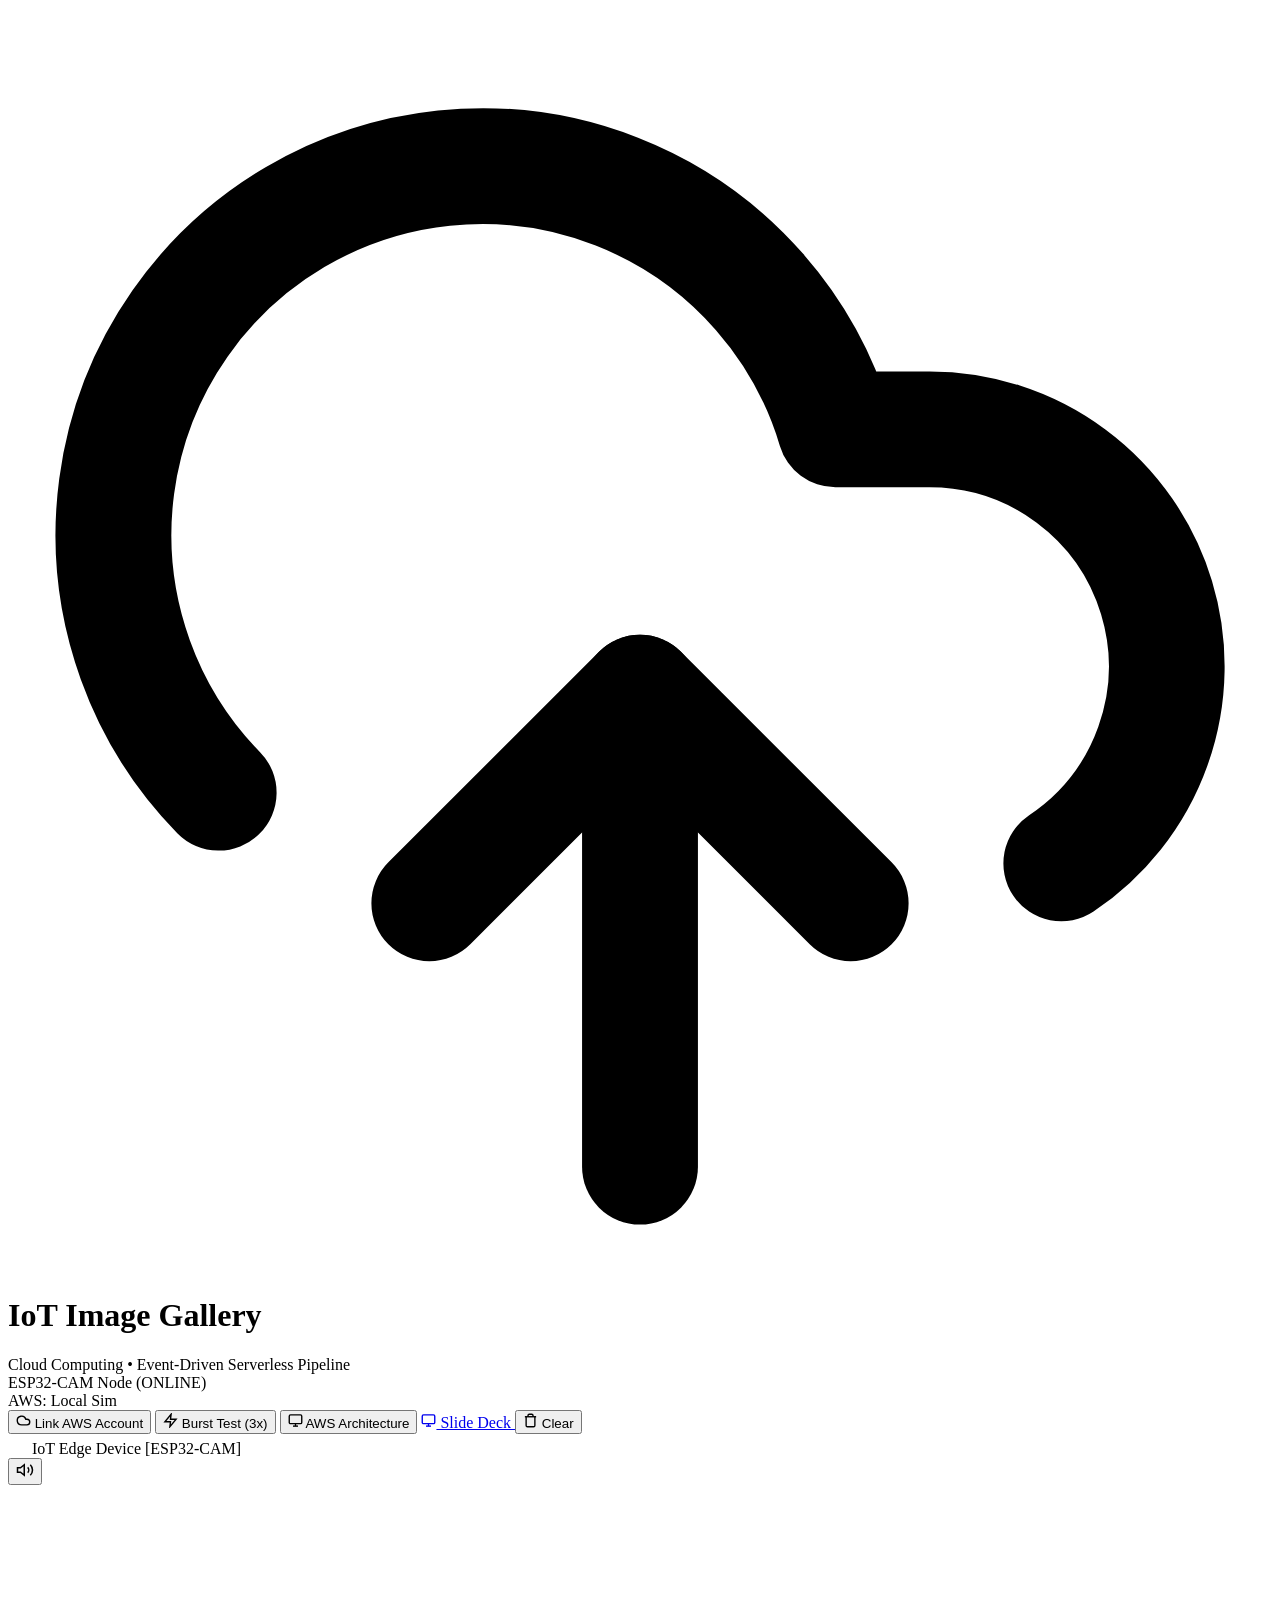
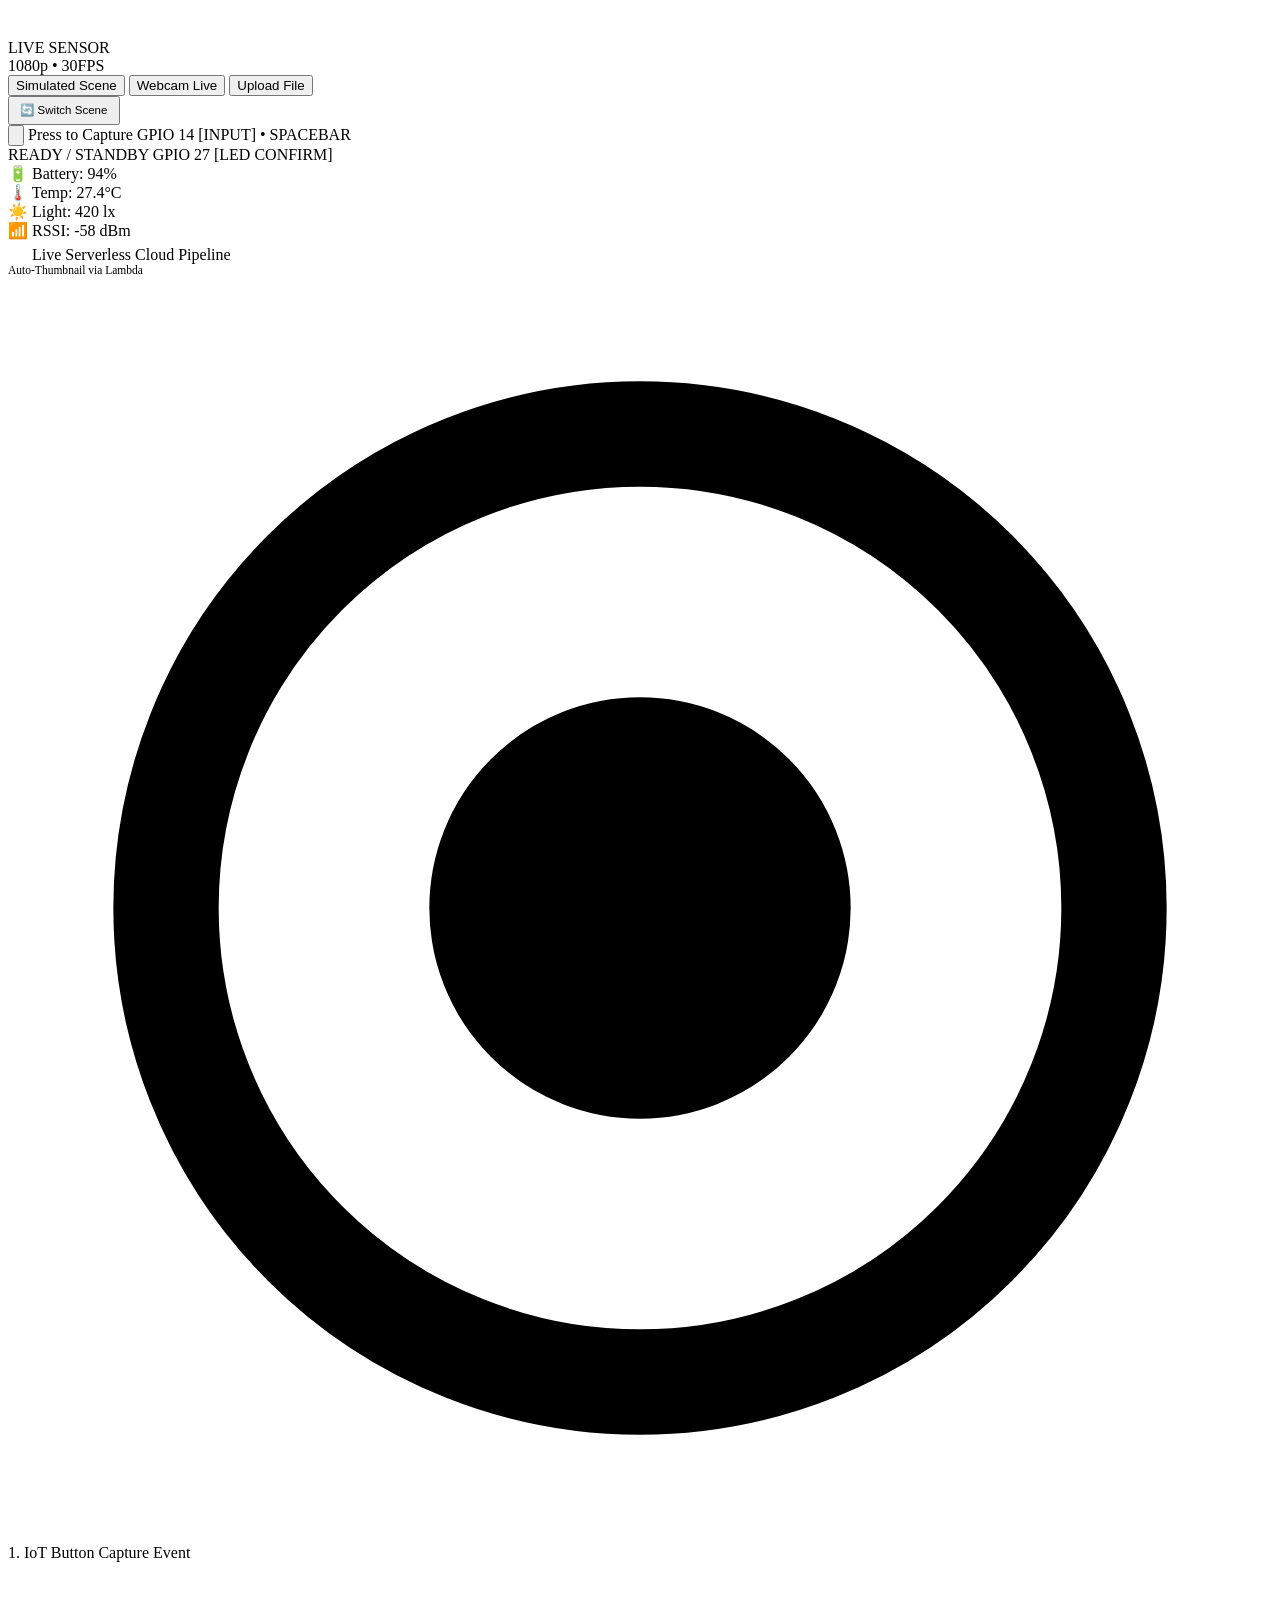
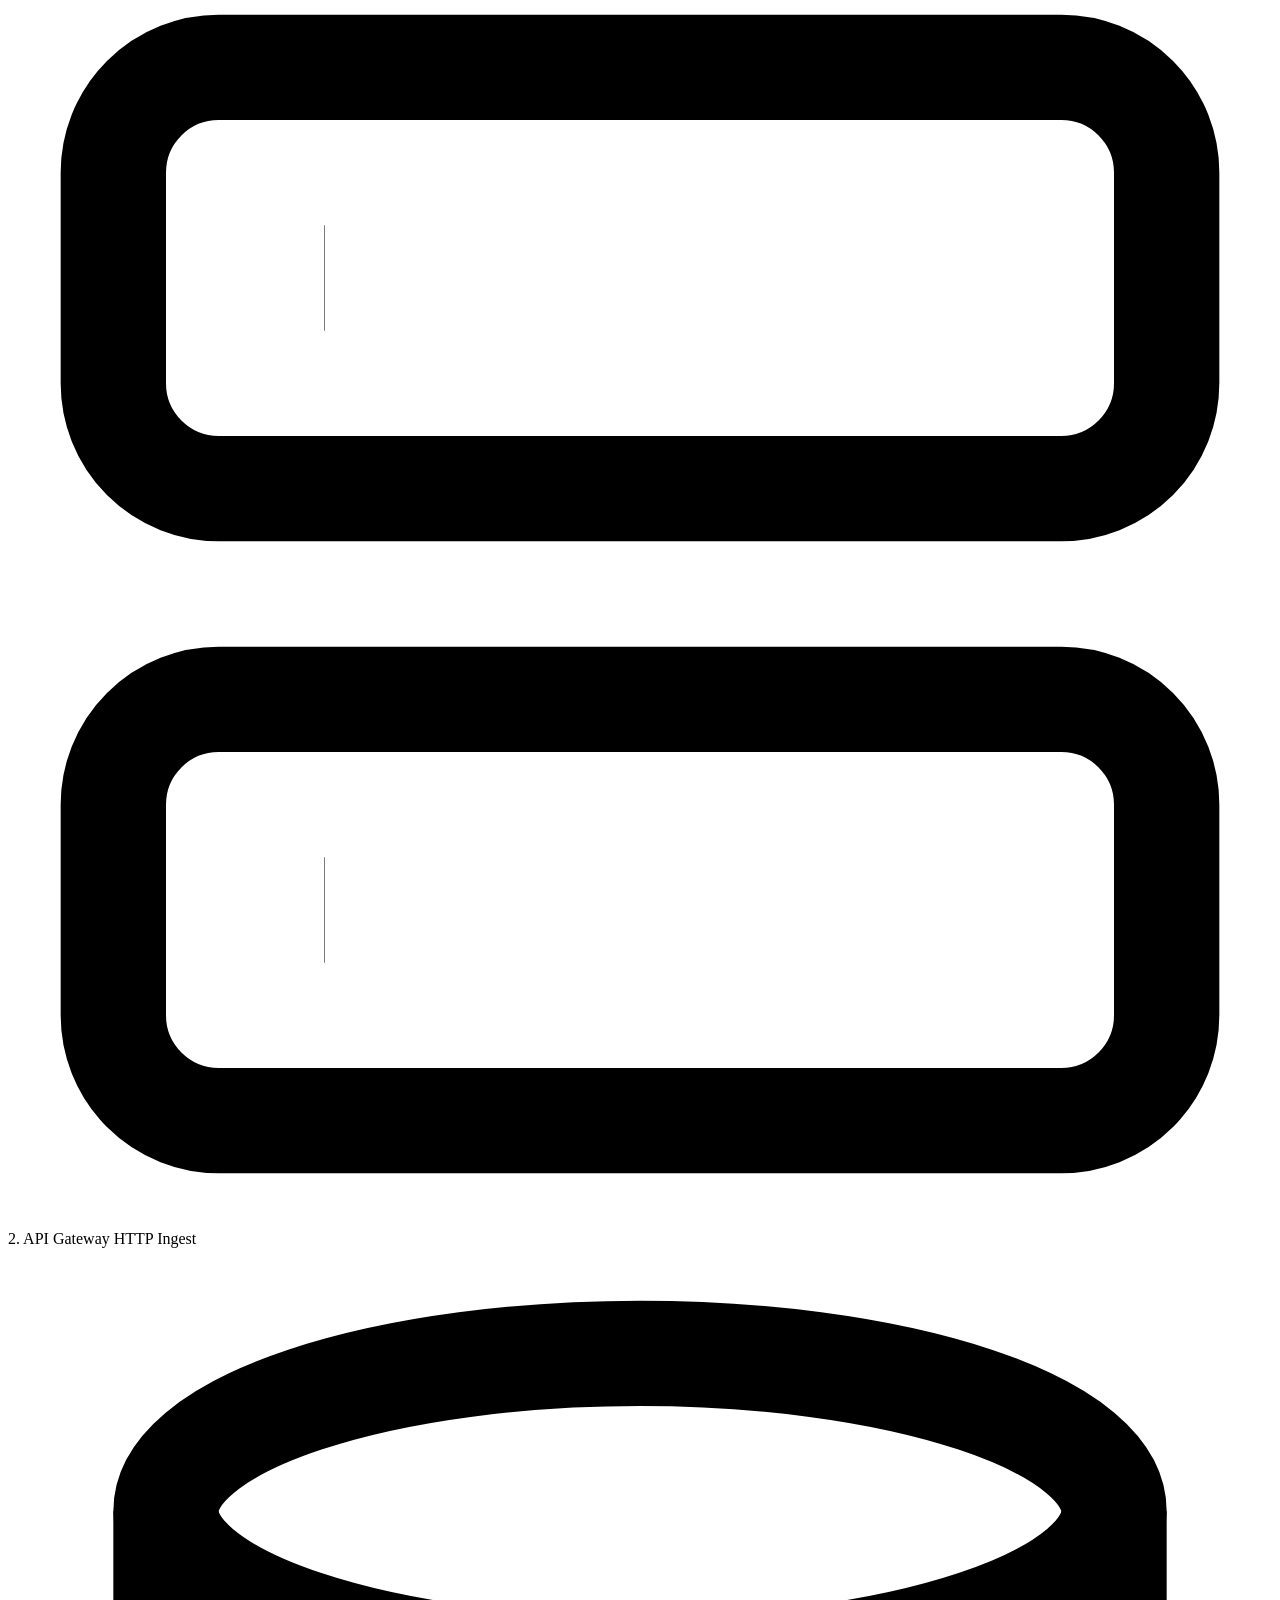
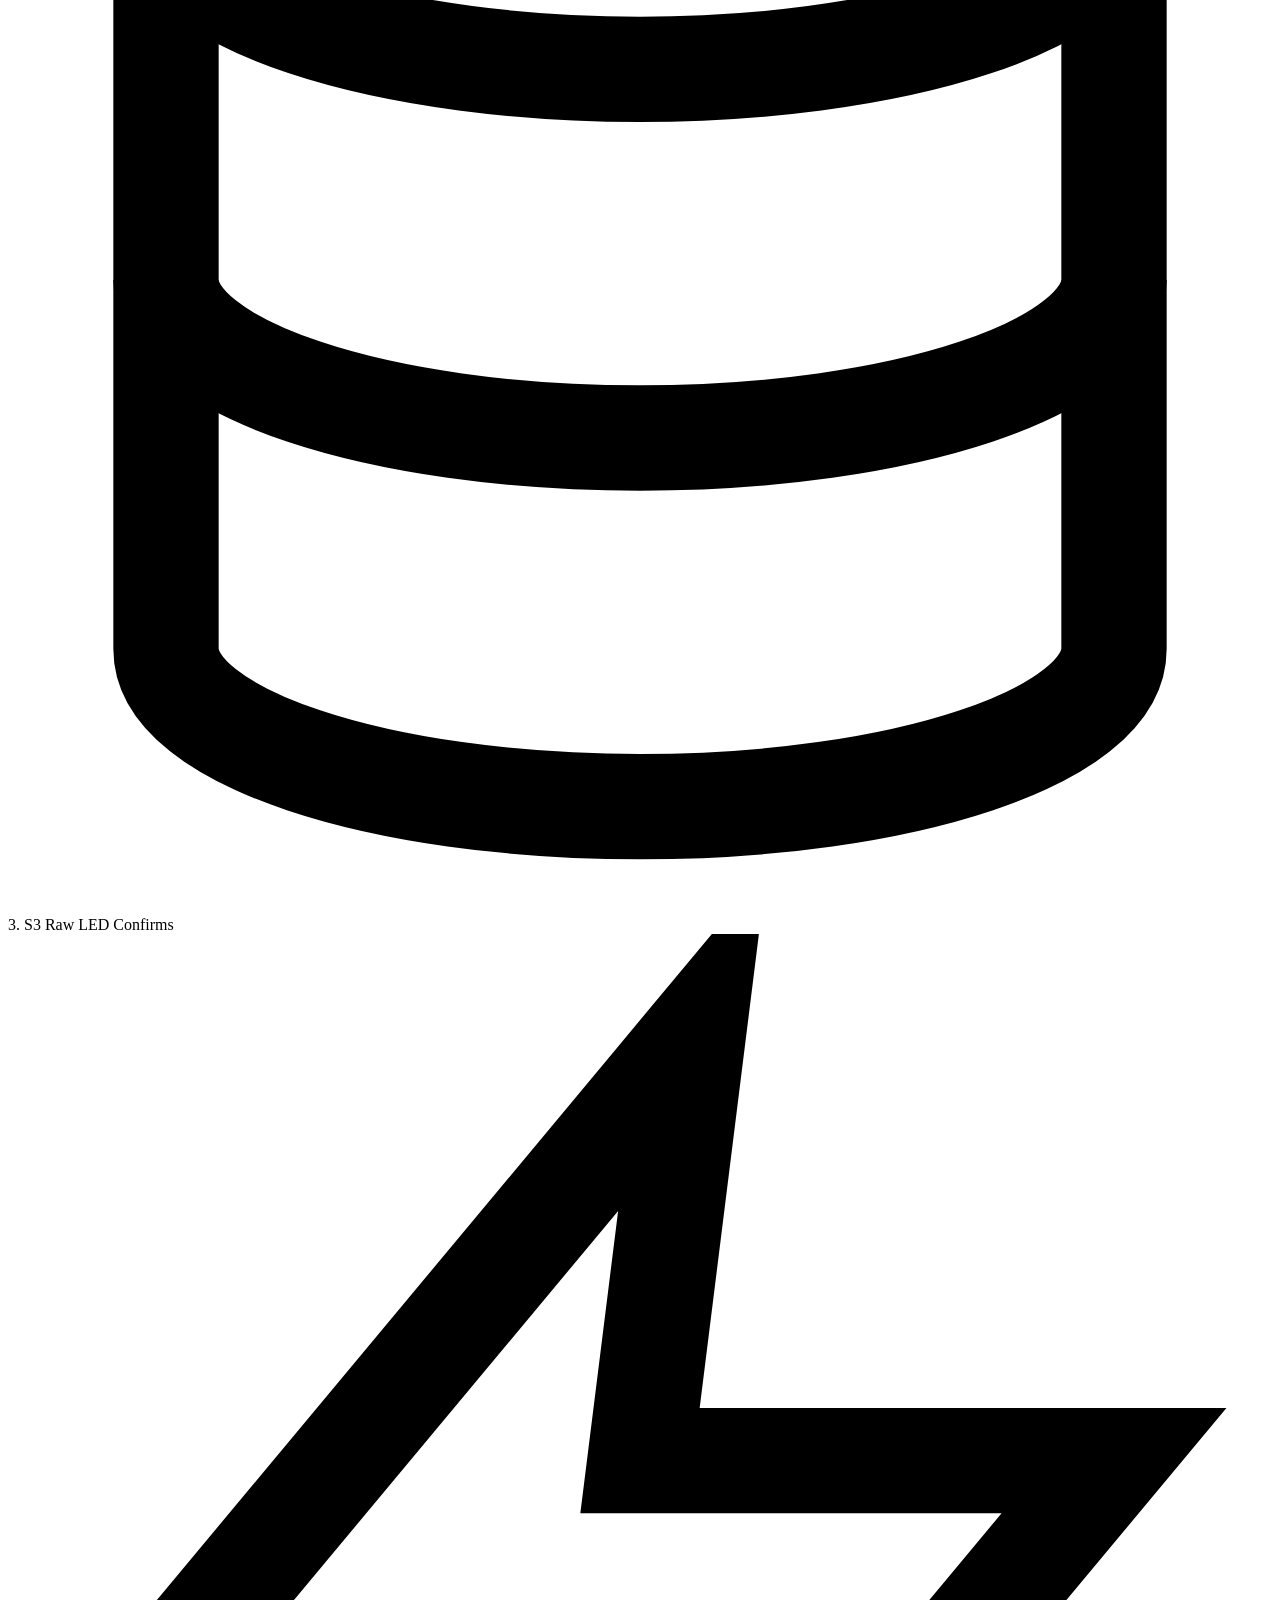
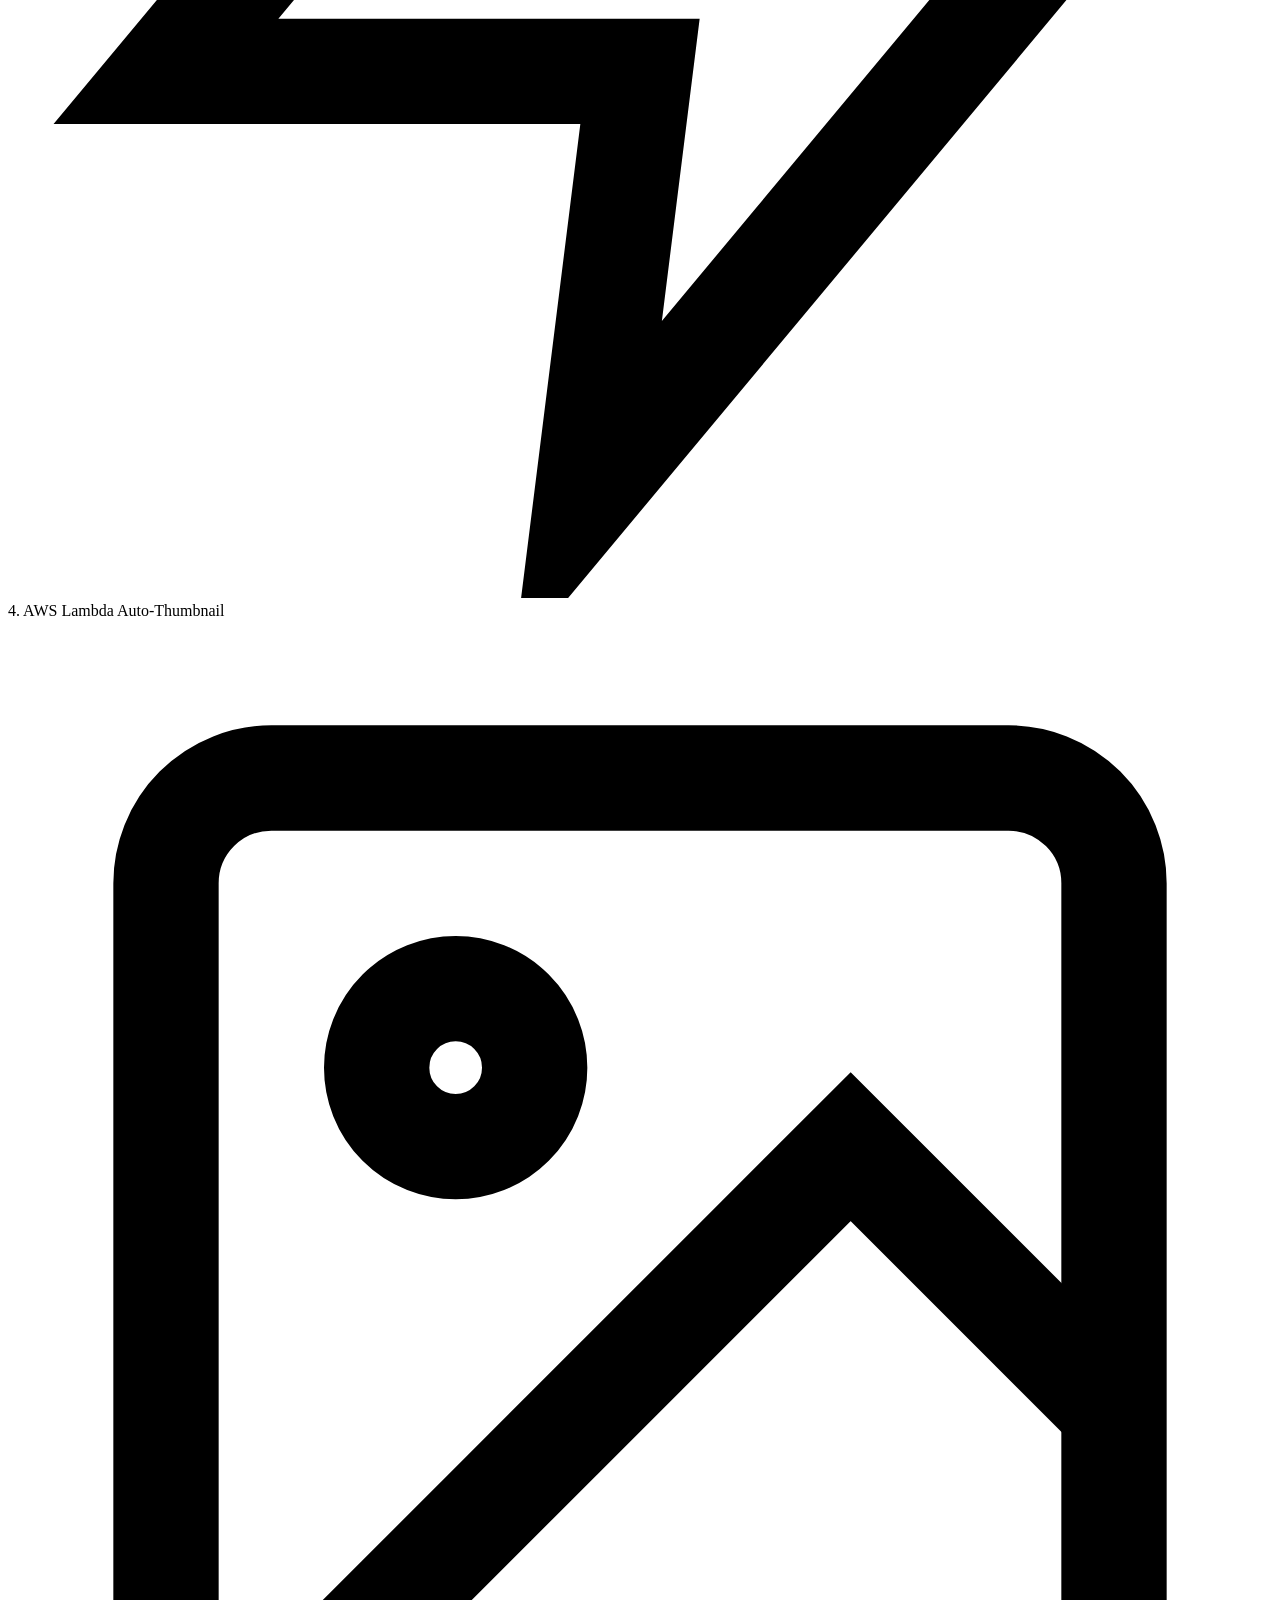
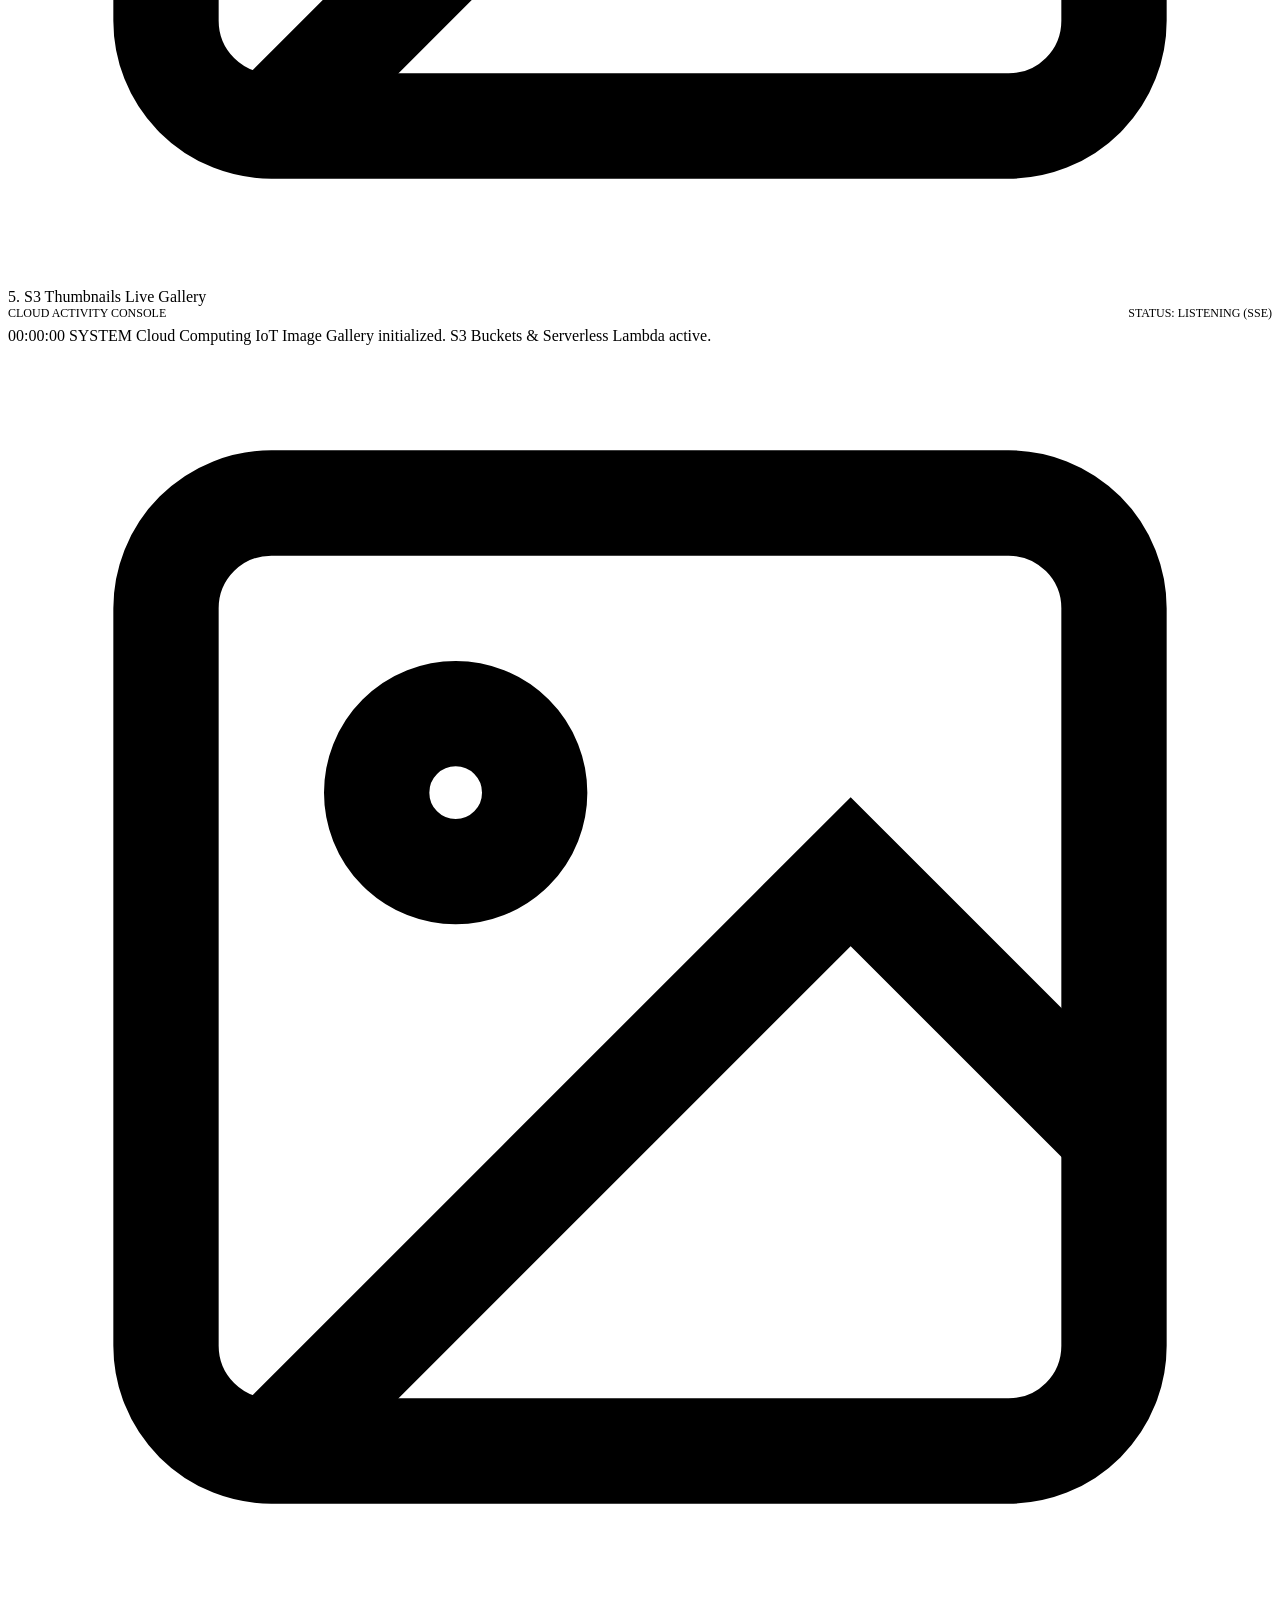
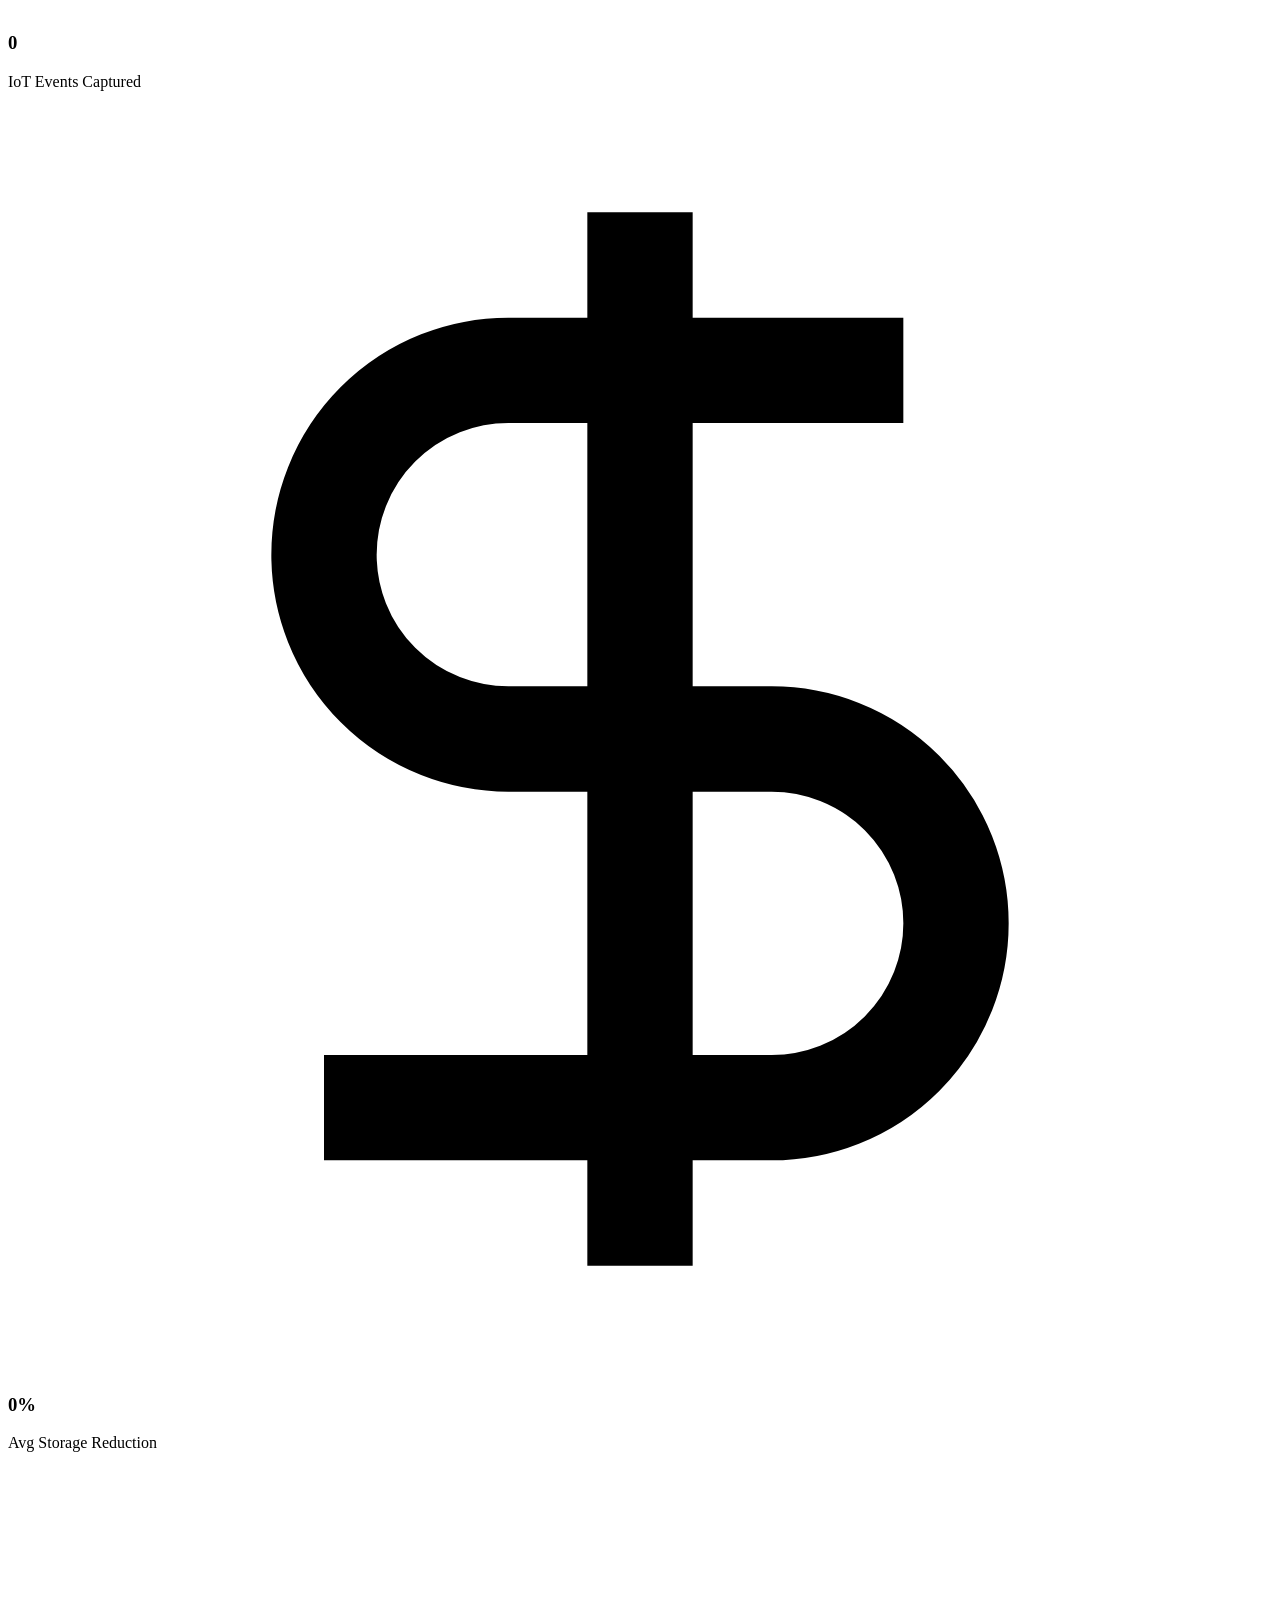
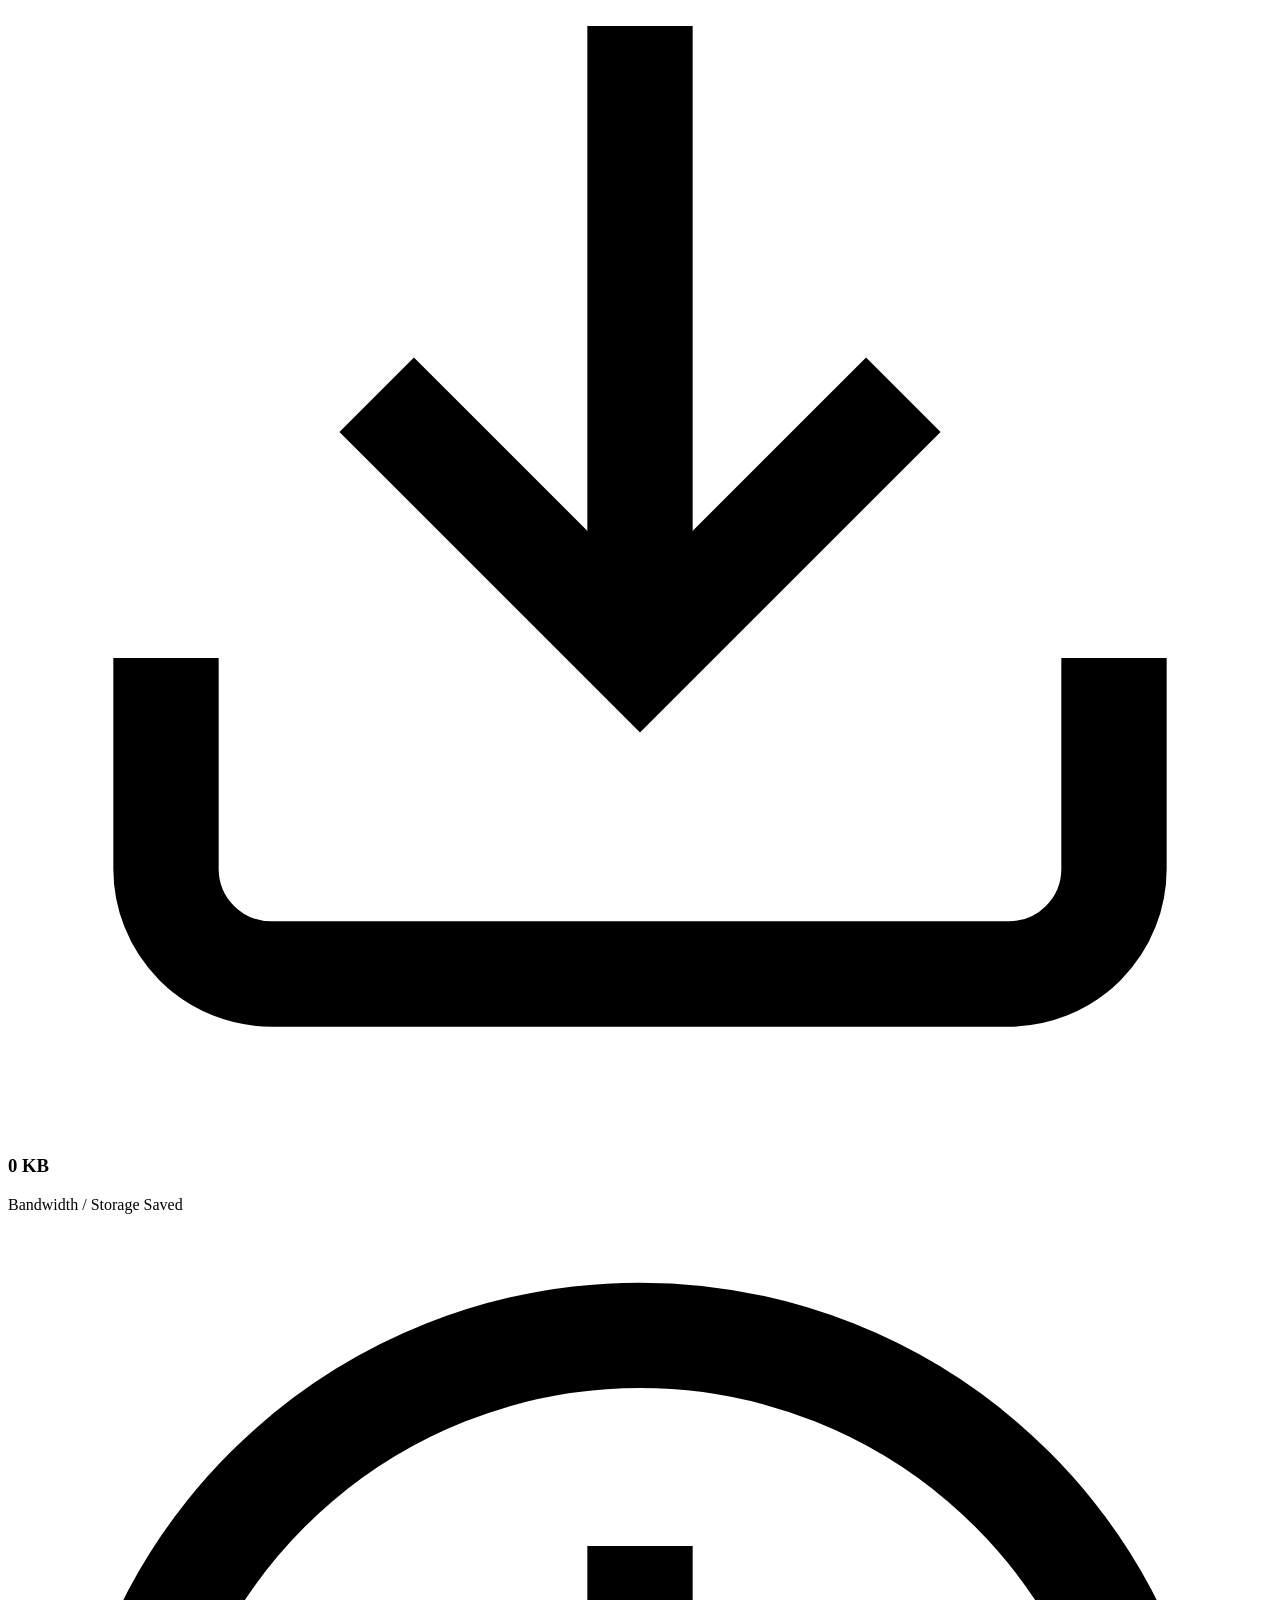
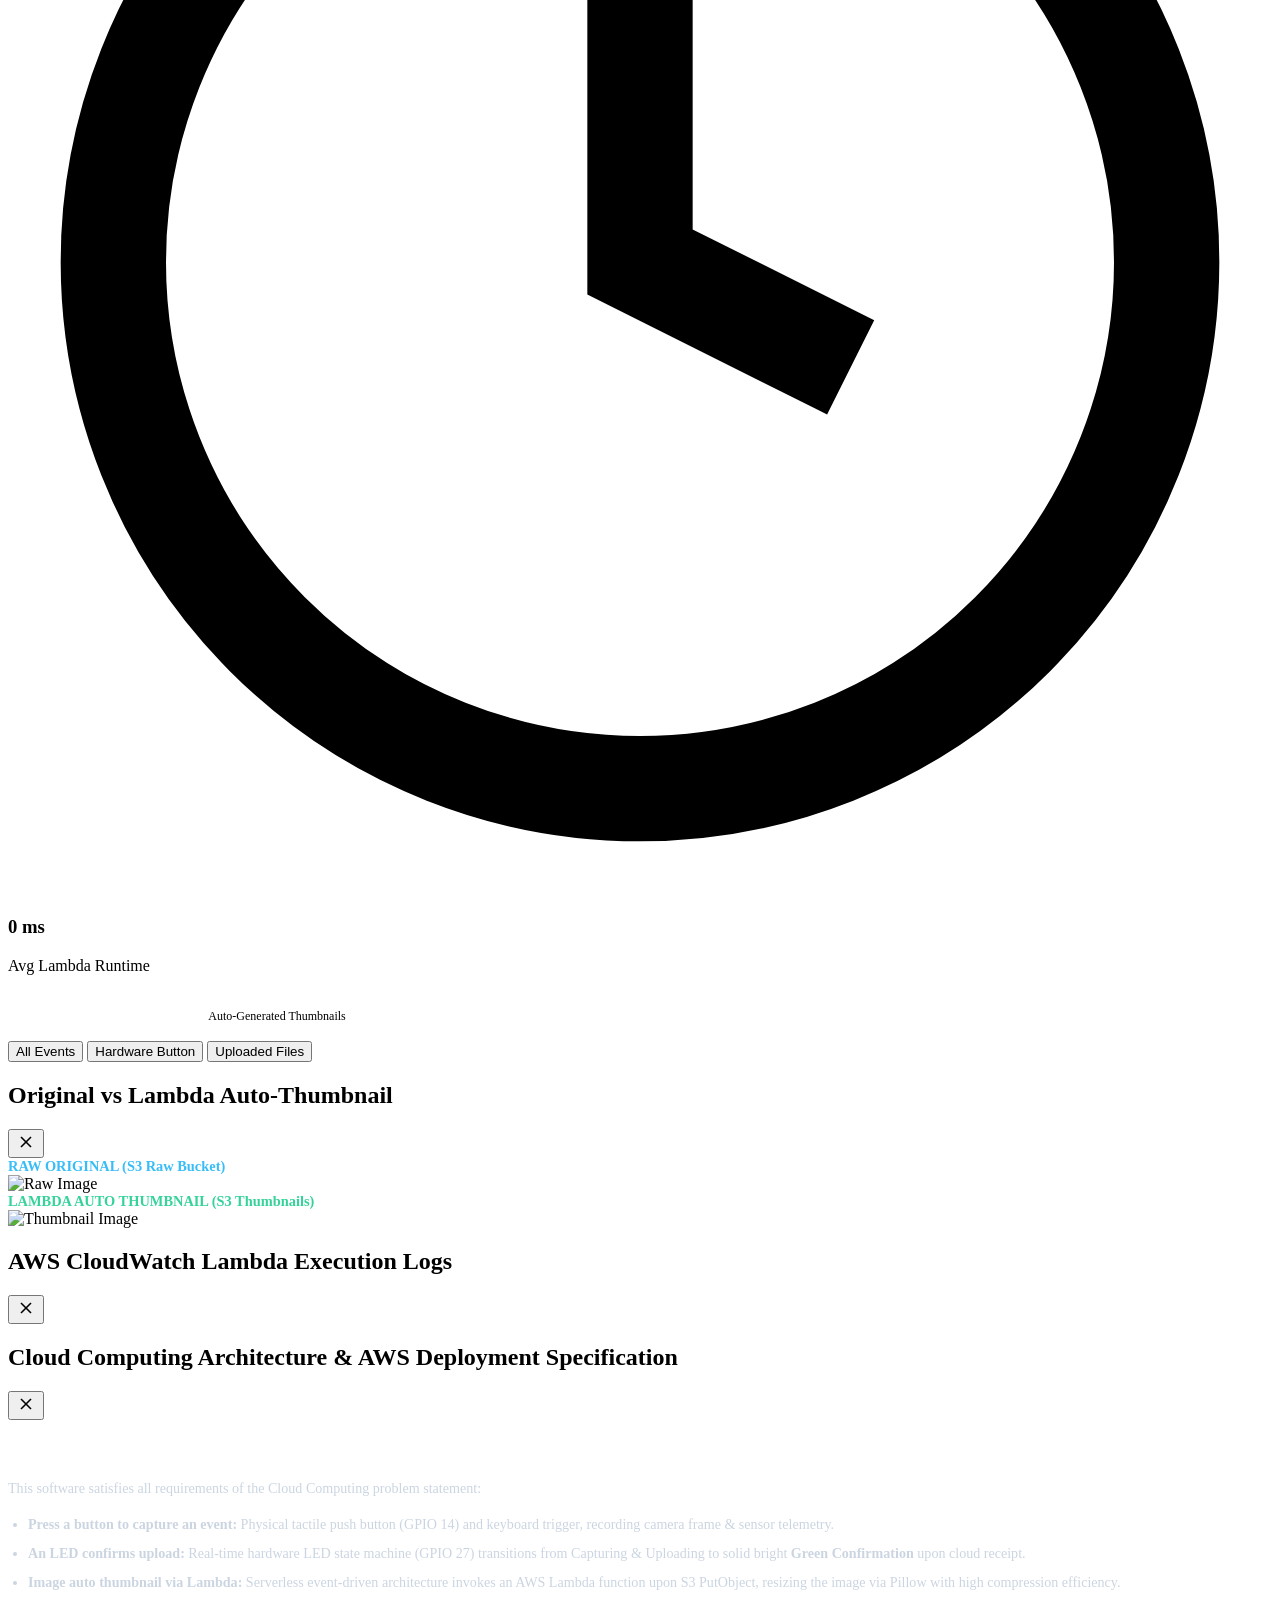
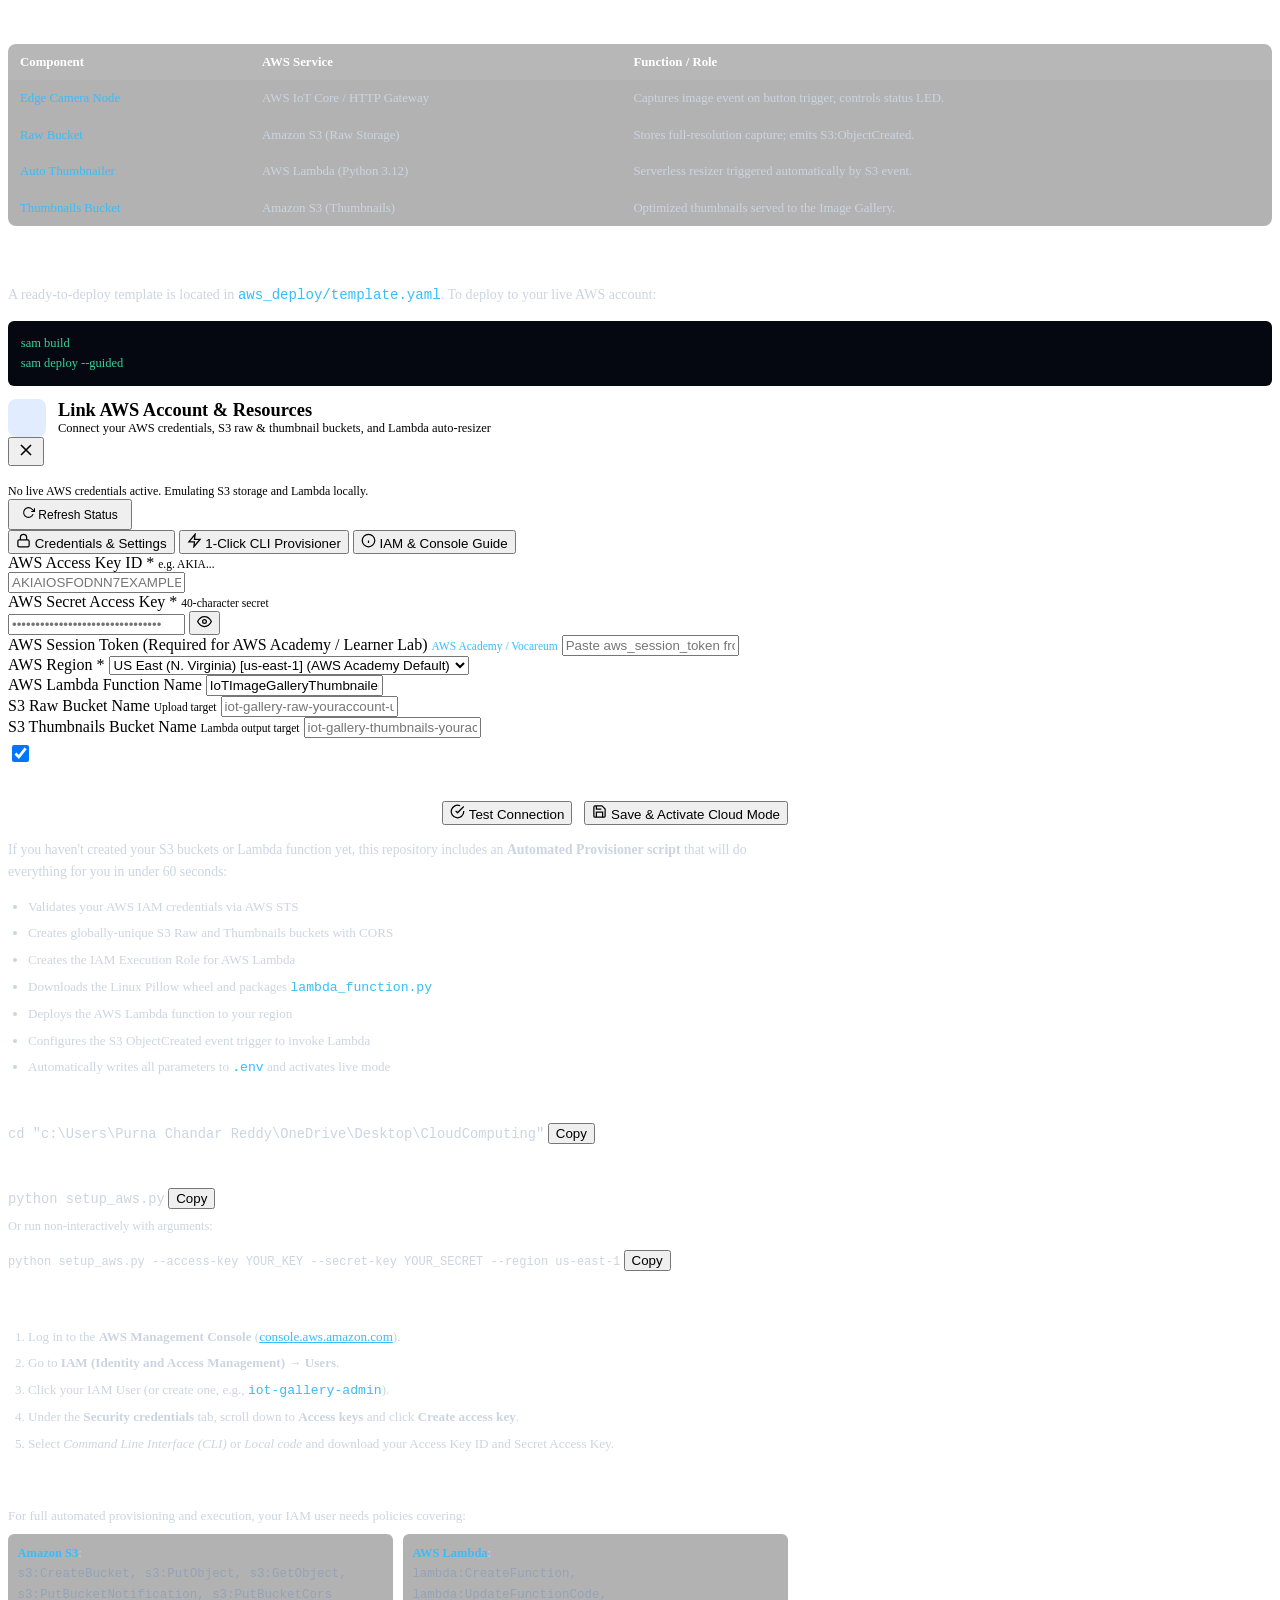
==== commit 379e17cf: "Add 24/7 standalone presentation viewer, exported PDF, and slide deck assets" ====
--- a/static/index.html
+++ b/static/index.html
@@ -68,13 +68,13 @@
           AWS Architecture
         </button>
 
-        <a class="btn btn-secondary" id="btnDownloadPpt" href="/presentation" download="IoT_Image_Gallery_Presentation.pptx" title="Download PowerPoint Presentation (.pptx)">
+        <a class="btn btn-secondary" id="btnDownloadPpt" href="presentation.html" title="View & Download 24/7 Presentation Slides">
           <svg width="15" height="15" viewBox="0 0 24 24" fill="none" stroke="currentColor" stroke-width="2.2">
-            <path d="M21 15v4a2 2 0 0 1-2 2H5a2 2 0 0 1-2-2v-4"/>
-            <polyline points="7 10 12 15 17 10"/>
-            <line x1="12" y1="15" x2="12" y2="3"/>
-          </svg>
-          PPT Deck
+            <rect x="2" y="3" width="20" height="14" rx="2" ry="2"/>
+            <line x1="8" y1="21" x2="16" y2="21"/>
+            <line x1="12" y1="17" x2="12" y2="21"/>
+          </svg>
+          Slide Deck
         </a>
 
         <button class="btn btn-danger" id="clearGalleryBtn" title="Clear all raw images & thumbnails">
